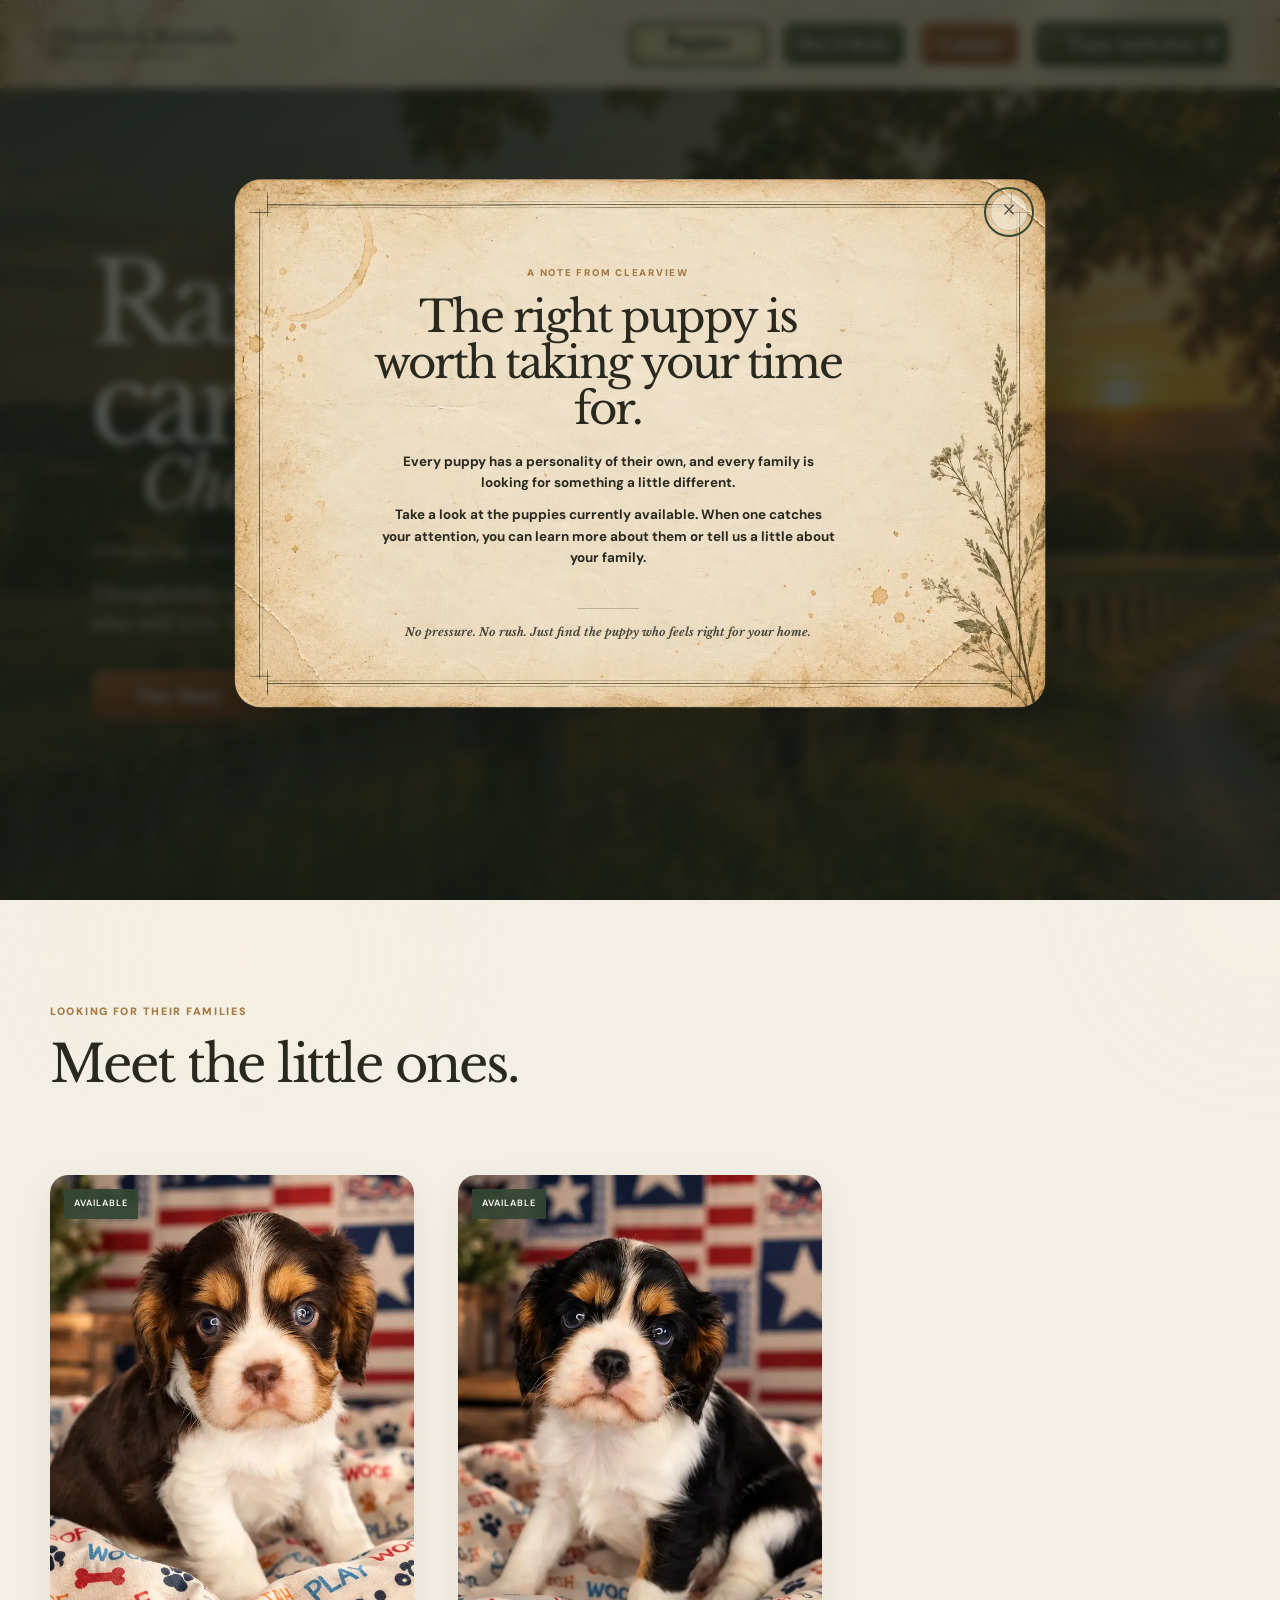
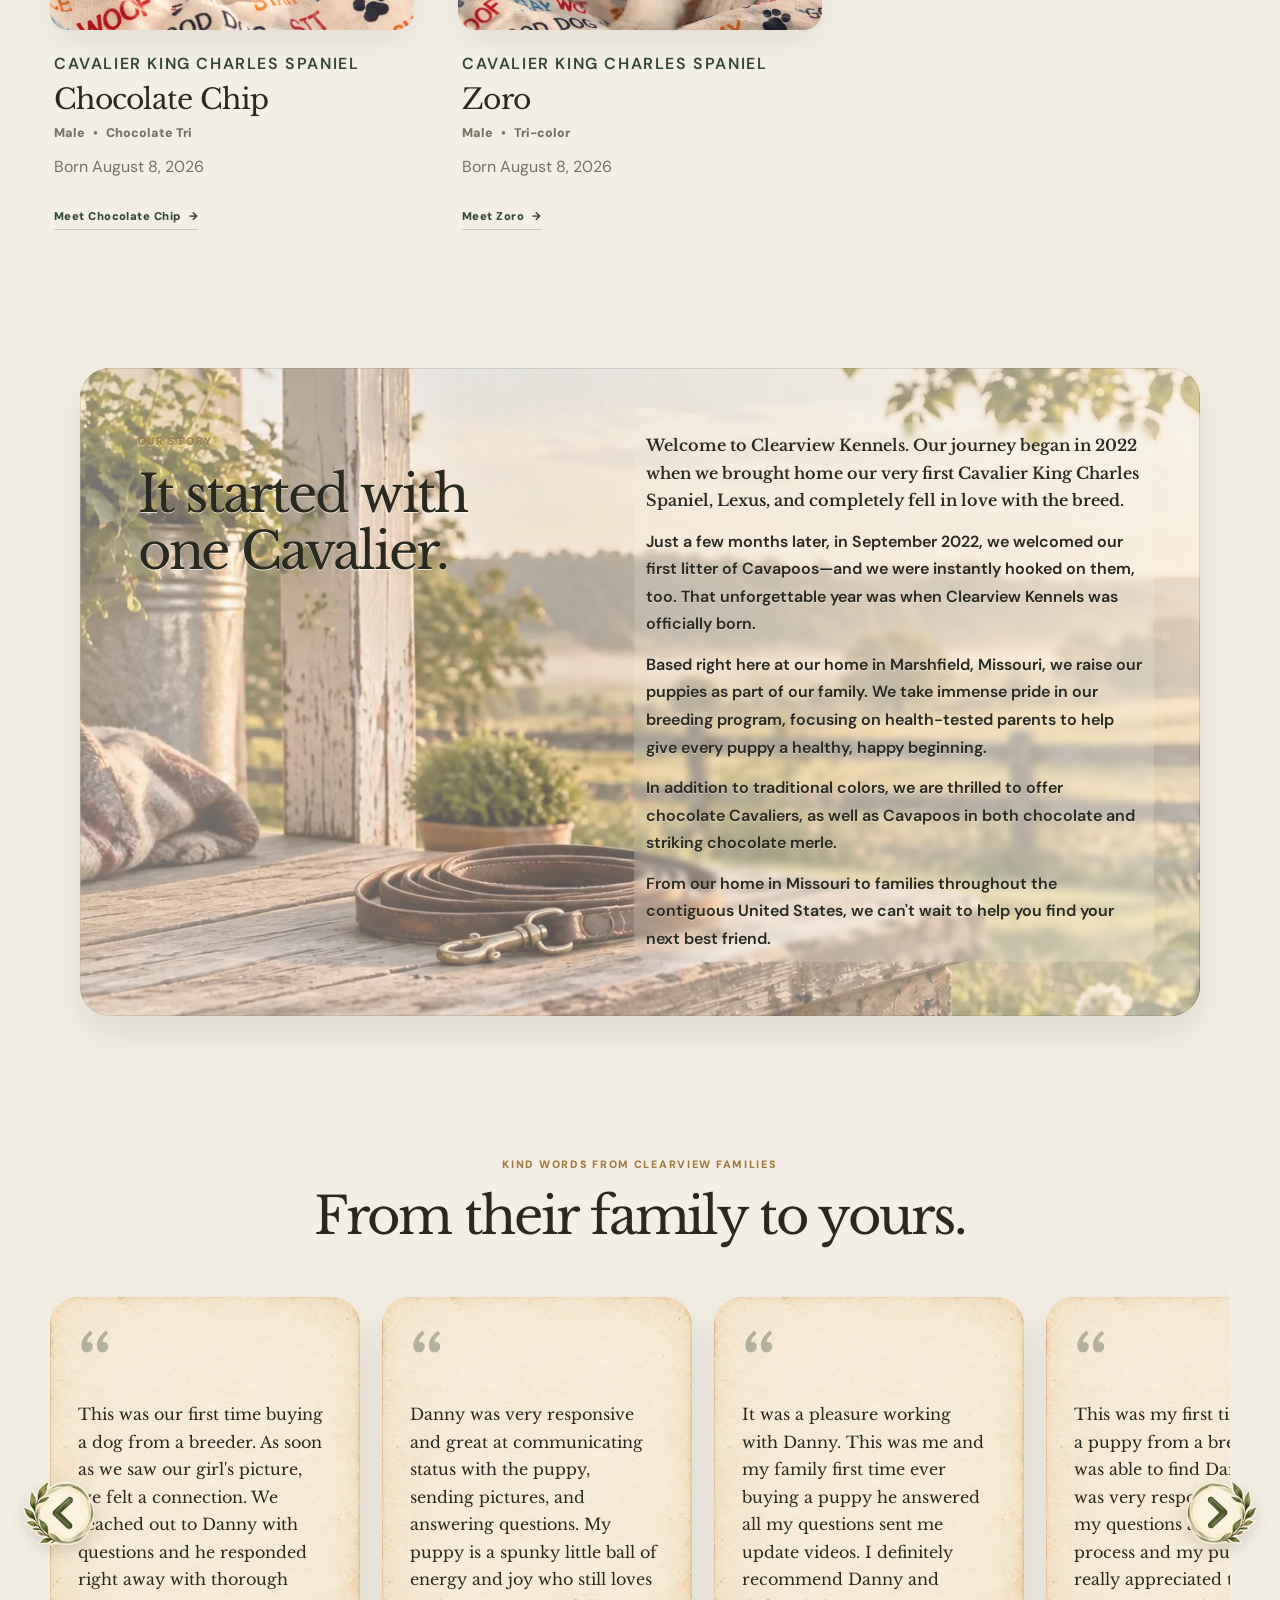
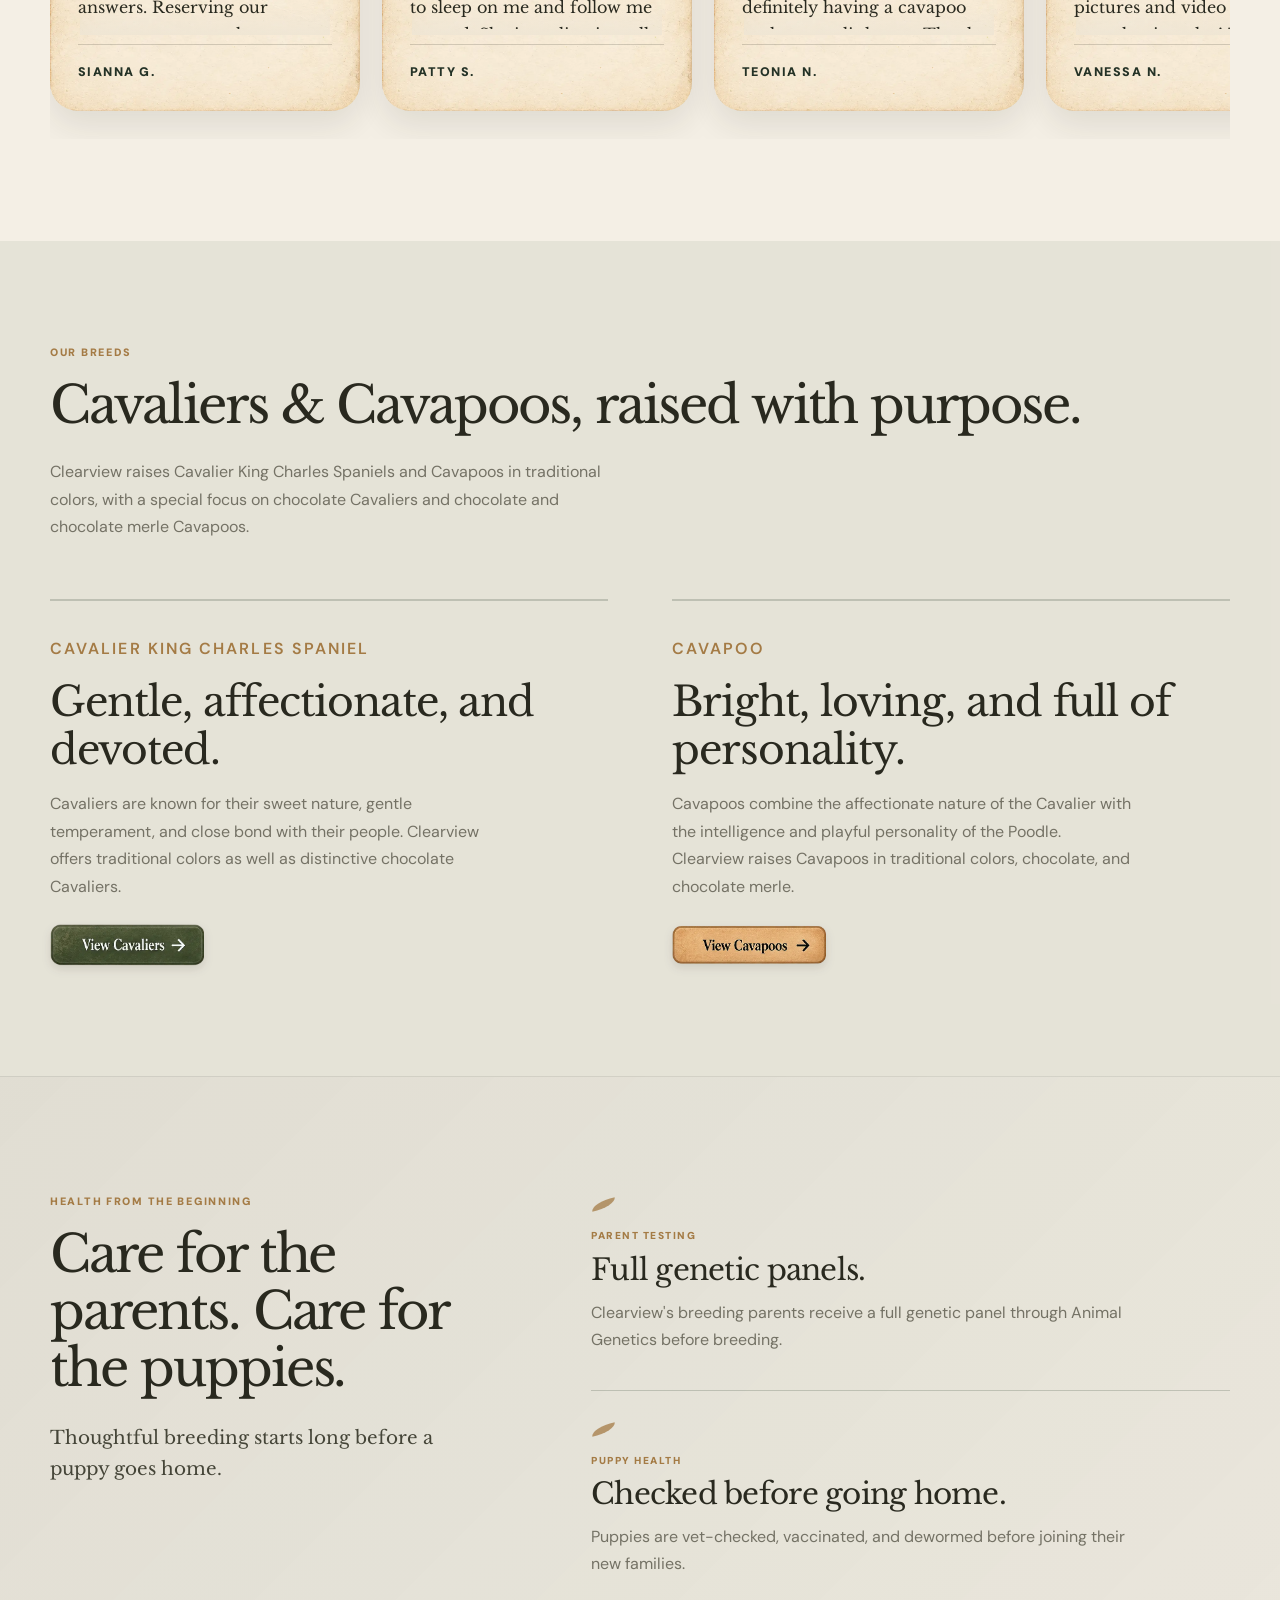
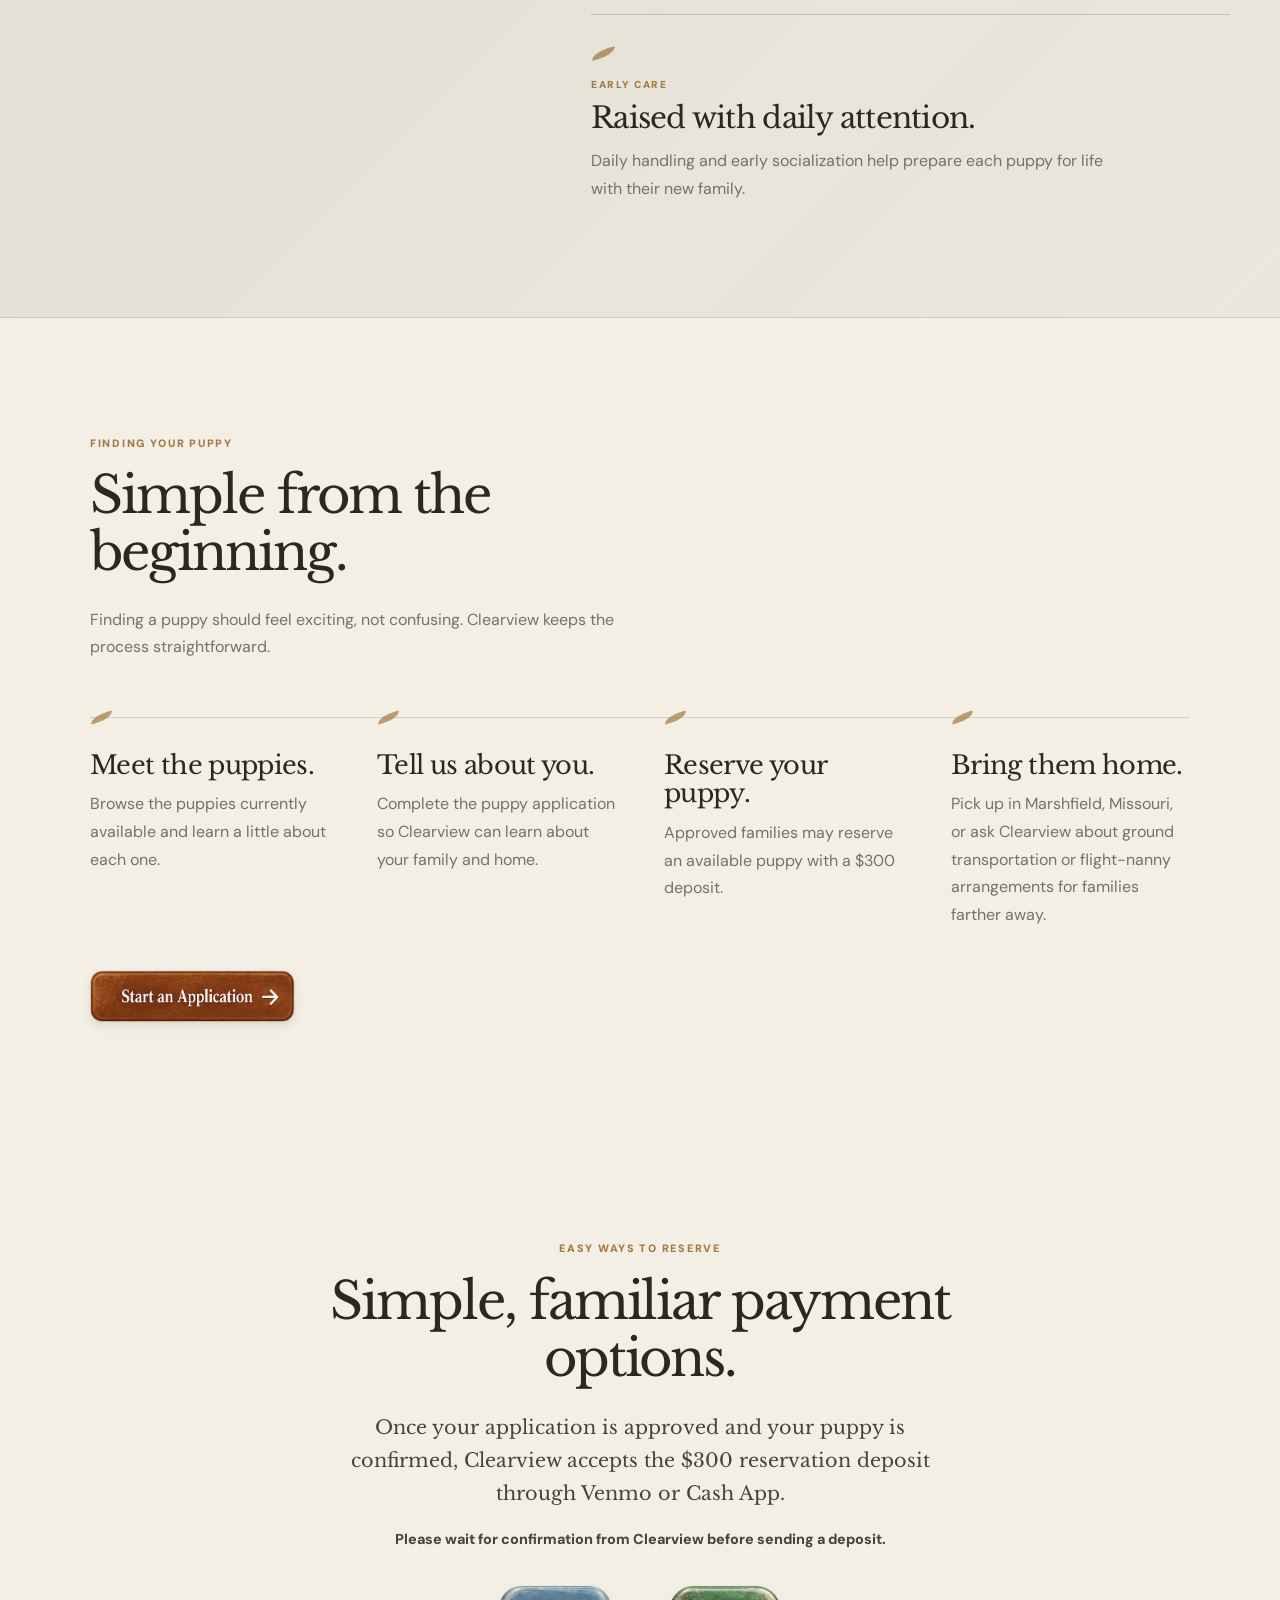
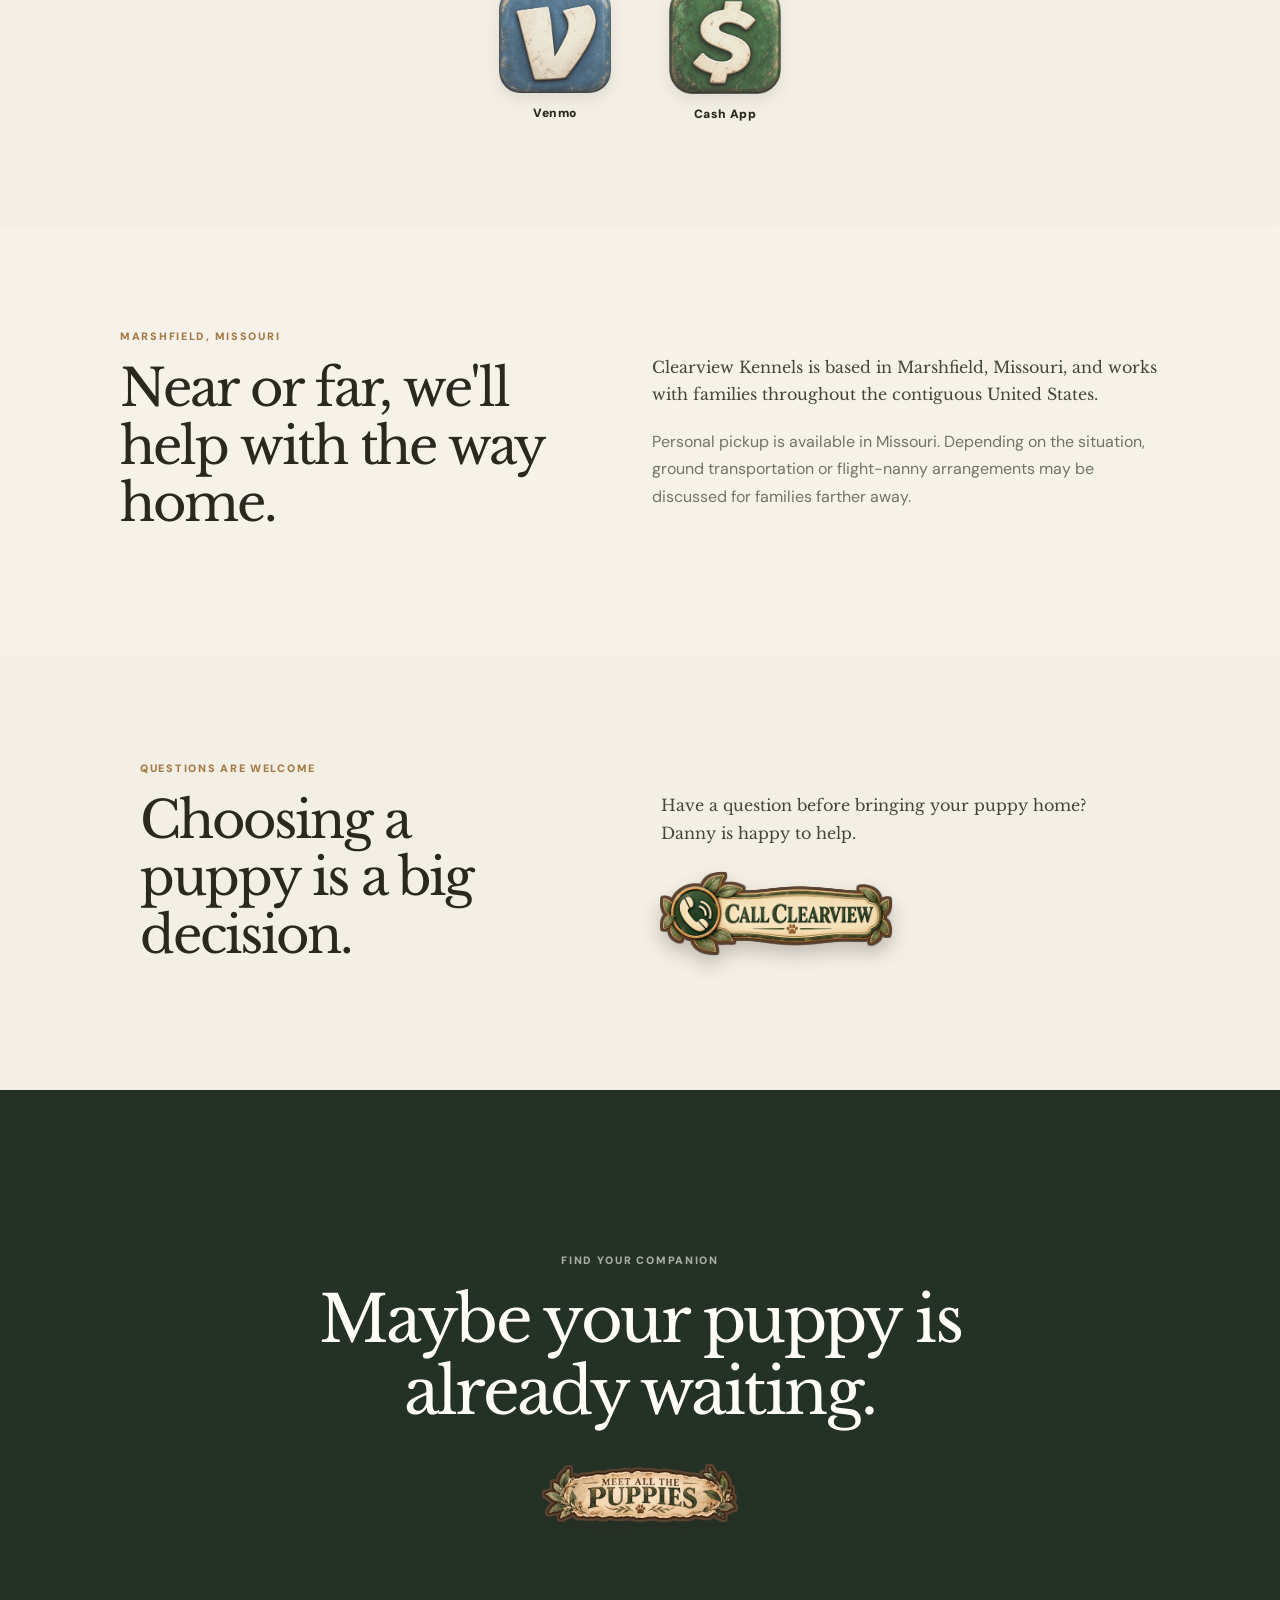
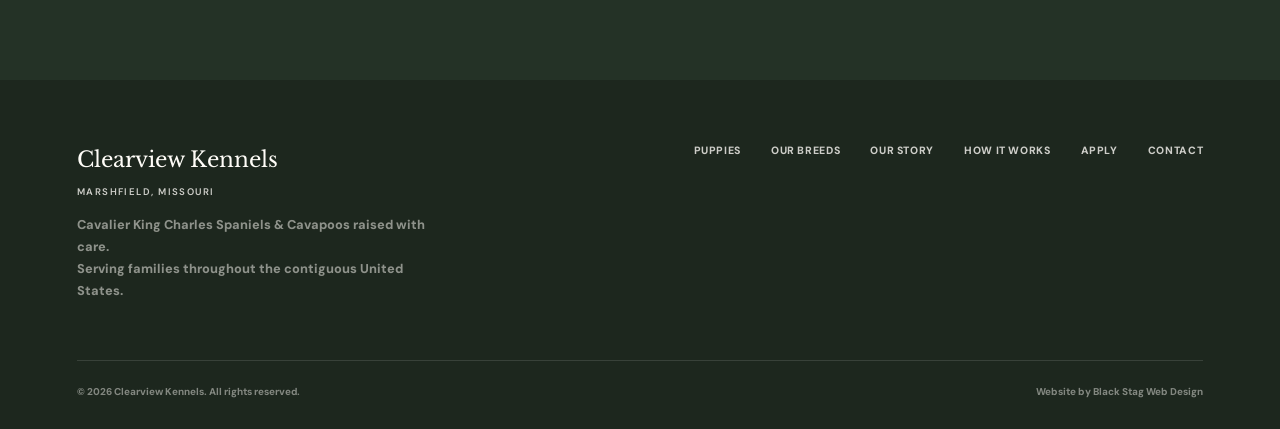
==== index.html @ 8209dc45 "Add social preview metadata to index.html" ====
<!doctype html>
<html lang="en">

<head>

  <!-- =====================================
       META
       ===================================== -->

  <meta charset="utf-8" />

  <meta
    name="viewport"
    content="width=device-width, initial-scale=1, viewport-fit=cover"
  />

  <title>
    Cavalier &amp; Cavapoo Puppies | Clearview Kennels
  </title>

  <meta
    name="description"
    content="Clearview Kennels raises Cavalier King Charles Spaniels and Cavapoos in Marshfield, Missouri, serving families throughout the contiguous United States."
  />

  <meta
    name="robots"
    content="index,follow,max-image-preview:large"
  />

  <meta
    name="theme-color"
    content="#354735"
  />

  <link
    rel="canonical"
    href="https://clearviewkennels.com/"
  />


  <!-- =====================================
       OPEN GRAPH
       ===================================== -->

  <meta
    property="og:type"
    content="website"
  />

  <meta
    property="og:site_name"
    content="Clearview Kennels"
  />

  <meta
    property="og:title"
    content="Cavalier &amp; Cavapoo Puppies | Clearview Kennels"
  />

  <meta
    property="og:description"
    content="Cavalier King Charles Spaniels and Cavapoos raised in Marshfield, Missouri, for families throughout the contiguous United States."
  />

  <meta
    property="og:url"
    content="https://clearviewkennels.com/"
  />


  
  <meta
    property="og:image"
    content="https://clearviewkennels.com/ck-assets/ck-web-bg.webp"
  />

  <meta
    property="og:image:alt"
    content="Clearview Kennels in Marshfield, Missouri"
  />

<!-- =====================================
       TWITTER / SOCIAL SHARING
       ===================================== -->

  <meta
    name="twitter:card"
    content="summary_large_image"
  />

  <meta
    name="twitter:title"
    content="Cavalier &amp; Cavapoo Puppies | Clearview Kennels"
  />

  <meta
    name="twitter:description"
    content="Cavalier King Charles Spaniels and Cavapoos raised in Marshfield, Missouri, for families throughout the contiguous United States."
  />


  
  <meta
    name="twitter:image"
    content="https://clearviewkennels.com/ck-assets/ck-web-bg.webp"
  />

  <meta
    name="twitter:image:alt"
    content="Clearview Kennels in Marshfield, Missouri"
  />

<!-- =====================================
       CLEARVIEW SITE ICONS
       ===================================== -->

  <link
    rel="icon"
    type="image/webp"
    href="ck-icons/apple-touch-icon.webp"
  />

  <link
    rel="apple-touch-icon"
    href="ck-icons/apple-touch-icon.webp"
  />

  <link
    rel="manifest"
    href="manifest.webmanifest"
  />


  <!-- =====================================
       STRUCTURED DATA
       ===================================== -->

  <script type="application/ld+json">
  {
    "@context": "https://schema.org",
    "@graph": [
      {
        "@type": "WebSite",
        "@id": "https://clearviewkennels.com/#website",
        "url": "https://clearviewkennels.com/",
        "name": "Clearview Kennels",
        "publisher": {
          "@id": "https://clearviewkennels.com/#organization"
        }
      },
      {
        "@type": "LocalBusiness",
        "@id": "https://clearviewkennels.com/#organization",
        "name": "Clearview Kennels",
        "url": "https://clearviewkennels.com/",
        "email": "clearviewkennels22@gmail.com",
        "telephone": "+1-417-531-3640",
        "description": "Clearview Kennels raises Cavalier King Charles Spaniels and Cavapoos in Marshfield, Missouri, serving families throughout the contiguous United States.",
        "address": {
          "@type": "PostalAddress",
          "addressLocality": "Marshfield",
          "addressRegion": "MO",
          "addressCountry": "US"
        },
        "areaServed": {
          "@type": "Country",
          "name": "United States"
        },
        "knowsAbout": [
          "Cavalier King Charles Spaniels",
          "Cavapoos",
          "Chocolate Cavalier King Charles Spaniels",
          "Chocolate Cavapoos",
          "Chocolate Merle Cavapoos",
          "Dog breeding",
          "Puppy care",
          "Puppy socialization"
        ]
      },
      {
        "@type": "WebPage",
        "@id": "https://clearviewkennels.com/#webpage",
        "url": "https://clearviewkennels.com/",
        "name": "Cavalier & Cavapoo Puppies | Clearview Kennels",
        "description": "Clearview Kennels raises Cavalier King Charles Spaniels and Cavapoos in Marshfield, Missouri, serving families throughout the contiguous United States.",
        "isPartOf": {
          "@id": "https://clearviewkennels.com/#website"
        },
        "about": {
          "@id": "https://clearviewkennels.com/#organization"
        }
      }
    ]
  }
  </script>


  <!-- =====================================
       FONTS
       ===================================== -->

  <link
    rel="preconnect"
    href="https://fonts.googleapis.com"
  />

  <link
    rel="preconnect"
    href="https://fonts.gstatic.com"
    crossorigin
  />

  <link
    href="https://fonts.googleapis.com/css2?family=DM+Sans:wght@400;500;600&family=Libre+Baskerville:ital,wght@0,400;0,700;1,400&display=swap"
    rel="stylesheet"
  />


  <!-- =====================================
       STYLES
       ===================================== -->

  <link
    rel="stylesheet"
    href="styles.css?v=20260930-11"
  />

</head>


<body>


  <!-- =====================================
       HEADER
       ===================================== -->

  <header
    class="site-header"
    id="siteHeader"
  >

    <a
      class="brand"
      href="index.html"
      aria-label="Clearview Kennels home"
    >

      <span class="brand-name">
        Clearview Kennels
      </span>

      <span class="brand-location">
        Marshfield, Missouri
      </span>

    </a>


    <button
      class="menu-toggle"
      id="menuToggle"
      type="button"
      aria-label="Open navigation"
      aria-expanded="false"
      aria-controls="siteNav"
    >

      <span></span>
      <span></span>

    </button>


    <nav
      class="site-nav sticker-nav"
      id="siteNav"
      aria-label="Main navigation"
    >

      <a
        class="sticker-button sticker-nav-button"
        href="puppies.html"
        aria-label="Puppies"
      >
        <img
          src="ck-buttons/puppies-btn.webp"
          alt=""
        />

        <span class="visually-hidden">
          Puppies
        </span>
      </a>


      <a
        class="sticker-button sticker-nav-button"
        href="#process"
        aria-label="How It Works"
      >
        <img
          src="ck-buttons/how-it-works-btn.webp"
          alt=""
        />

        <span class="visually-hidden">
          How It Works
        </span>
      </a>


      <a
        class="sticker-button sticker-nav-button"
        href="apply.html#contact"
        aria-label="Contact"
      >
        <img
          src="ck-buttons/contact-btn.webp"
          alt=""
        />

        <span class="visually-hidden">
          Contact
        </span>
      </a>


      <a
        class="sticker-button sticker-nav-button sticker-nav-cta"
        href="apply.html"
        aria-label="Puppy Application"
      >
        <img
          src="ck-buttons/puppy-app-btn.webp"
          alt=""
        />

        <span class="visually-hidden">
          Puppy Application
        </span>
      </a>

    </nav>

  </header>


  <main>


    <!-- =====================================
         HERO
         ===================================== -->

    <section
      class="hero"
      id="top"
    >

      <div class="hero-content">

        <h1>
          Raised with care.

          <span>
            Chosen with love.
          </span>
        </h1>


        <div
          class="hero-breeds"
          aria-label="Breeds"
        >

          Cavalier King Charles Spaniels

          <span aria-hidden="true">
            •
          </span>

          Cavapoos

        </div>


        <p class="hero-copy">
          Thoughtfully raised puppies
          looking for families who will
          love them for a lifetime.
        </p>


        <div class="hero-actions sticker-actions">

          <a
            class="sticker-button sticker-button-large"
            href="#about"
            aria-label="Our Story"
          >
            <img
              src="ck-buttons/our-story-btn.webp"
              alt=""
            />

            <span class="visually-hidden">
              Our Story
            </span>
          </a>

        </div>

      </div>

    </section>


    <!-- =====================================
         FEATURED PUPPIES
         ===================================== -->

    <section
      class="section featured-puppies-section"
      id="puppies"
    >

      <div class="section-heading split-heading">

        <div>

          <p class="eyebrow">
            Looking for Their Families
          </p>

          <h2>
            Meet the little ones.
          </h2>

        </div>

      </div>


      <div
        class="puppy-grid"
        id="featuredPuppies"
      ></div>

    </section>


    <!-- =====================================
         OUR STORY
         ===================================== -->

    <section
      class="home-intro"
      id="about"
    >

      <div class="home-intro-grid">

        <div>

          <p class="eyebrow">
            Our Story
          </p>


          <h2>
            It started with
            one Cavalier.
          </h2>

        </div>


        <div class="home-intro-copy">

          <p class="lead">
            Welcome to Clearview Kennels.
            Our journey began in 2022 when
            we brought home our very first
            Cavalier King Charles Spaniel,
            Lexus, and completely fell in
            love with the breed.
          </p>


          <p>
            Just a few months later, in
            September 2022, we welcomed our
            first litter of Cavapoos—and we
            were instantly hooked on them,
            too. That unforgettable year was
            when Clearview Kennels was
            officially born.
          </p>


          <p>
            Based right here at our home in
            Marshfield, Missouri, we raise
            our puppies as part of our family.
            We take immense pride in our
            breeding program, focusing on
            health-tested parents to help give
            every puppy a healthy, happy
            beginning.
          </p>


          <p>
            In addition to traditional colors,
            we are thrilled to offer chocolate
            Cavaliers, as well as Cavapoos in
            both chocolate and striking
            chocolate merle.
          </p>


          <p>
            From our home in Missouri to
            families throughout the contiguous
            United States, we can't wait to
            help you find your next best
            friend.
          </p>

        </div>

      </div>

    </section>


    <!-- =====================================
         TESTIMONIALS
         ===================================== -->

    <section
      class="section testimonials-section"
      aria-labelledby="testimonialsTitle"
    >

      <div class="testimonials-heading">

        <p class="eyebrow">
          Kind Words From Clearview Families
        </p>

        <h2 id="testimonialsTitle">
          From their family to yours.
        </h2>

      </div>


      <div class="testimonials-carousel">


        <button
          class="testimonial-scroll-button testimonial-scroll-prev"
          id="testimonialPrev"
          type="button"
          aria-label="Previous testimonial"
        >
          <img
            src="ck-buttons/prev-btn.webp"
              loading="lazy"
              decoding="async"
            alt=""
            aria-hidden="true"
          />
        </button>


        <div
          class="testimonials-track"
          id="testimonialsTrack"
          aria-label="Clearview family testimonials"
        >


          <!-- Sianna G. -->

          <article class="testimonial-card">

            <span
              class="testimonial-quote-mark"
              aria-hidden="true"
            >
              “
            </span>

            <div class="testimonial-text">

              <p>
                This was our first time buying a dog from
                a breeder. As soon as we saw our girl's
                picture, we felt a connection. We reached
                out to Danny with questions and he responded
                right away with thorough answers. Reserving
                our puppy was a smooth process and although
                the wait for her to be ready to come home
                with us was gut-wrenching, Danny sent videos
                and picture updates, easing our hearts and
                minds.
              </p>

              <p>
                Danny met us at a halfway pickup point and
                was punctual. It's evident the puppies were
                in a well-loved home and acclimated to
                various people/sights/sounds. We love our
                sweet Toula - not only is she adorable, she
                is a confident pup who is eager to please,
                quick-to-learn, and is integrating with our
                family seamlessly.
              </p>

              <p>
                We highly recommend Clearview Kennels!
                Thanks, Danny!
              </p>

            </div>

            <footer class="testimonial-author">
              Sianna G.
            </footer>

          </article>


          <!-- Patty S. -->

          <article class="testimonial-card">

            <span
              class="testimonial-quote-mark"
              aria-hidden="true"
            >
              “
            </span>

            <div class="testimonial-text">

              <p>
                Danny was very responsive and great at
                communicating status with the puppy,
                sending pictures, and answering questions.
                My puppy is a spunky little ball of energy
                and joy who still loves to sleep on me and
                follow me around. She is settling in well
                with the family.
              </p>

            </div>

            <footer class="testimonial-author">
              Patty S.
            </footer>

          </article>


          <!-- Teonia N. -->

          <article class="testimonial-card">

            <span
              class="testimonial-quote-mark"
              aria-hidden="true"
            >
              “
            </span>

            <div class="testimonial-text">

              <p>
                It was a pleasure working with Danny. This
                was me and my family first time ever buying
                a puppy he answered all my questions sent
                me update videos. I definitely recommend
                Danny and definitely having a cavapoo we
                love our little guy. Thank you so much
                again and even the meet up was pleasant.
                Keep breeding those puppies I have people
                inquiring already.
              </p>

            </div>

            <footer class="testimonial-author">
              Teonia N.
            </footer>

          </article>


          <!-- Vanessa N. -->

          <article class="testimonial-card">

            <span
              class="testimonial-quote-mark"
              aria-hidden="true"
            >
              “
            </span>

            <div class="testimonial-text">

              <p>
                This was my first time getting a puppy
                from a breeder and I was able to find
                Danny. He was very responsive with all
                my questions about the process and my
                puppy. I also really appreciated the
                pictures and video updates he sent,
                that is a plus! The time and effort he
                takes to raise these pups really shows,
                my puppy is playful, fearless and just
                has the best temperament anyone could
                ask for. Thanks Danny!
              </p>

            </div>

            <footer class="testimonial-author">
              Vanessa N.
            </footer>

          </article>


          <!-- Kayla D. -->

          <article class="testimonial-card">

            <span
              class="testimonial-quote-mark"
              aria-hidden="true"
            >
              “
            </span>

            <div class="testimonial-text">

              <p>
                I had a wonderful experience working
                with Danny. He was very communicative,
                answered all my questions, and sent
                regular updates with pictures and videos
                so I could watch my little guy grow until
                he came home. My puppy, Miles, has a lot
                of spunk and he is such a joy to have!
                My vet also made a comment about how well
                socialized and how good his mannerisms
                are already at out first appointment.
                Working with Danny was so nice and I’m
                very happy with this whole experience.
                And I love my little guy so much!
              </p>

            </div>

            <footer class="testimonial-author">
              Kayla D.
            </footer>

          </article>


          <!-- Tatum B. -->

          <article class="testimonial-card">

            <span
              class="testimonial-quote-mark"
              aria-hidden="true"
            >
              “
            </span>

            <div class="testimonial-text">

              <p>
                We had such a wonderful experience
                working with Danny! Communication was
                excellent from start to finish. He sent
                weekly pictures and video updates so we
                could watch our little guy grow before
                bringing him home. Our puppy, Sam, is
                so well socialized and an absolute bundle
                of joy. Danny was easy to work with,
                always quick to answer questions, and
                made the entire process feel smooth and
                personal. You can tell he truly cares
                about his dogs and the families they go
                to. Highly recommend!
              </p>

            </div>

            <footer class="testimonial-author">
              Tatum B.
            </footer>

          </article>


          <!-- Lisa K. -->

          <article class="testimonial-card">

            <span
              class="testimonial-quote-mark"
              aria-hidden="true"
            >
              “
            </span>

            <div class="testimonial-text">

              <p>
                Danny was very responsive and so easy
                to work with. From the first time I
                reached out, to the day of pickup, and
                everything in between he made everything
                so easy. And Luke is the sweetest puppy,
                couldn’t be happier with him and my
                experience. Would definitely recommend
                Danny and Clearview Kennels!!!
              </p>

            </div>

            <footer class="testimonial-author">
              Lisa K.
            </footer>

          </article>


          <!-- Todd D. -->

          <article class="testimonial-card">

            <span
              class="testimonial-quote-mark"
              aria-hidden="true"
            >
              “
            </span>

            <div class="testimonial-text">

              <p>
                Danny was wonderful to work with. He
                was prompt in his responses and answered
                all my questions. Danny genuinely cares
                about his dogs and makes sure they are
                healthy and vaccinated before sending
                them to their forever home. Danny was
                flexible with the pick up and was willing
                to meet half way for us to get our puppy.
                When it comes time for a new puppy I will
                be going back to Clearview Kennels!
              </p>

            </div>

            <footer class="testimonial-author">
              Todd D.
            </footer>

          </article>


          <!-- Tucker M. -->

          <article class="testimonial-card">

            <span
              class="testimonial-quote-mark"
              aria-hidden="true"
            >
              “
            </span>

            <div class="testimonial-text">

              <p>
                I recently got the sweetest little black
                and tan Cavalier King Charles Spaniel,
                Maple (Stella), from Danny at Clearview
                Kennels, and I couldn’t be happier! From
                the start, Danny was super helpful and
                made the whole process easy and
                stress-free. He answered all my questions
                and clearly cares a lot about his dogs.
              </p>

              <p>
                When I picked up Maple, she was everything
                I hoped for—healthy, happy, and full of
                love. She settled into her new home so
                quickly, and her personality is just the
                best. She’s playful, cuddly, and already
                bringing so much joy into my life. You can
                tell she was raised with a lot of care.
              </p>

              <p>
                This was such a relief after I had worked
                with another breeder who unfortunately
                canceled on me after 2 months. Danny was
                sure to reassure me at every step.
              </p>

              <p>
                If you’re looking for a Cavalier, I
                recommend Clearview Kennels. The whole
                experience was great, and I couldn’t have
                asked for a better puppy. Thank you,
                Danny!
              </p>

            </div>

            <footer class="testimonial-author">
              Tucker M.
            </footer>

          </article>


        </div>


        <button
          class="testimonial-scroll-button testimonial-scroll-next"
          id="testimonialNext"
          type="button"
          aria-label="Next testimonial"
        >
          <img
            src="ck-buttons/next-btn.webp"
              loading="lazy"
              decoding="async"
            alt=""
            aria-hidden="true"
          />
        </button>


      </div>


      <p class="testimonials-swipe-hint">
        Swipe to read more family stories.
      </p>

    </section>


    <!-- =====================================
         BREEDS
         ===================================== -->

    <section
      class="section breeds-section"
      id="breeds"
    >

      <div class="section-heading">

        <p class="eyebrow">
          Our Breeds
        </p>


        <h2>
          Cavaliers &amp; Cavapoos,
          raised with purpose.
        </h2>


        <p>
          Clearview raises Cavalier King
          Charles Spaniels and Cavapoos in
          traditional colors, with a special
          focus on chocolate Cavaliers and
          chocolate and chocolate merle
          Cavapoos.
        </p>

      </div>


      <div class="breed-list">


        <!-- Cavalier -->

        <article class="breed-row">

          <div class="breed-copy">

            <p class="breed-kicker">
              Cavalier King Charles Spaniel
            </p>


            <h3>
              Gentle, affectionate,
              and devoted.
            </h3>


            <p>
              Cavaliers are known for their
              sweet nature, gentle temperament,
              and close bond with their people.
              Clearview offers traditional
              colors as well as distinctive
              chocolate Cavaliers.
            </p>


            <a
              class="sticker-button sticker-button-inline"
              href="puppies.html"
              aria-label="View Cavaliers"
            >
              <img
                src="ck-buttons/view-cavaliers-btn.webp"
                alt=""
              />

              <span class="visually-hidden">
                View Cavaliers
              </span>
            </a>

          </div>

        </article>


        <!-- Cavapoo -->

        <article class="breed-row">

          <div class="breed-copy">

            <p class="breed-kicker">
              Cavapoo
            </p>


            <h3>
              Bright, loving,
              and full of personality.
            </h3>


            <p>
              Cavapoos combine the
              affectionate nature of the
              Cavalier with the intelligence
              and playful personality of
              the Poodle. Clearview raises
              Cavapoos in traditional colors,
              chocolate, and chocolate merle.
            </p>


            <a
              class="sticker-button sticker-button-inline"
              href="puppies.html"
              aria-label="View Cavapoos"
            >
              <img
                src="ck-buttons/view-cavapoos-btn.webp"
                alt=""
              />

              <span class="visually-hidden">
                View Cavapoos
              </span>
            </a>

          </div>

        </article>

      </div>

    </section>


    <!-- =====================================
         HEALTH & GENETIC TESTING
         ===================================== -->

    <section class="health-section">

      <div class="health-inner">

        <div class="health-heading">

          <p class="eyebrow">
            Health From the Beginning
          </p>

          <h2>
            Care for the parents.
            Care for the puppies.
          </h2>

          <p class="health-intro">
            Thoughtful breeding starts long
            before a puppy goes home.
          </p>

        </div>


        <div class="health-points">

          <article class="health-point">

            <span
              class="health-mark"
              aria-hidden="true"
            ></span>

            <p class="health-point-label">
              Parent Testing
            </p>

            <h3>
              Full genetic panels.
            </h3>

            <p>
              Clearview's breeding parents
              receive a full genetic panel
              through Animal Genetics before
              breeding.
            </p>

          </article>


          <article class="health-point">

            <span
              class="health-mark"
              aria-hidden="true"
            ></span>

            <p class="health-point-label">
              Puppy Health
            </p>

            <h3>
              Checked before going home.
            </h3>

            <p>
              Puppies are vet-checked,
              vaccinated, and dewormed before
              joining their new families.
            </p>

          </article>


          <article class="health-point">

            <span
              class="health-mark"
              aria-hidden="true"
            ></span>

            <p class="health-point-label">
              Early Care
            </p>

            <h3>
              Raised with daily attention.
            </h3>

            <p>
              Daily handling and early
              socialization help prepare each
              puppy for life with their new
              family.
            </p>

          </article>

        </div>

      </div>

    </section>


    <!-- =====================================
         PROCESS
         ===================================== -->

    <section
      class="section process-section"
      id="process"
    >

      <div class="process-intro">

        <p class="eyebrow">
          Finding Your Puppy
        </p>


        <h2>
          Simple from the beginning.
        </h2>


        <p>
          Finding a puppy should feel
          exciting, not confusing.
          Clearview keeps the process
          straightforward.
        </p>

      </div>


      <div class="process-list">


        <article class="process-step">

          <span
            class="process-mark"
            aria-hidden="true"
          ></span>


          <h3>
            Meet the puppies.
          </h3>


          <p>
            Browse the puppies currently
            available and learn a little
            about each one.
          </p>

        </article>


        <article class="process-step">

          <span
            class="process-mark"
            aria-hidden="true"
          ></span>


          <h3>
            Tell us about you.
          </h3>


          <p>
            Complete the puppy application
            so Clearview can learn about
            your family and home.
          </p>

        </article>


        <article class="process-step">

          <span
            class="process-mark"
            aria-hidden="true"
          ></span>


          <h3>
            Reserve your puppy.
          </h3>


          <p>
            Approved families may reserve
            an available puppy with a
            $300 deposit.
          </p>

        </article>


        <article class="process-step">

          <span
            class="process-mark"
            aria-hidden="true"
          ></span>


          <h3>
            Bring them home.
          </h3>


          <p>
            Pick up in Marshfield, Missouri,
            or ask Clearview about ground
            transportation or flight-nanny
            arrangements for families
            farther away.
          </p>

        </article>

      </div>


      <div class="process-action">

        <a
          class="sticker-button sticker-button-large"
          href="apply.html"
          aria-label="Start an Application"
        >
          <img
            src="ck-buttons/start-an-app-btn.webp"
            alt=""
          />

          <span class="visually-hidden">
            Start an Application
          </span>
        </a>

      </div>

    </section>


    <!-- =====================================
         PAYMENT METHODS
         ===================================== -->

    <section class="section payment-section">

      <div class="payment-content">

        <p class="eyebrow">
          Easy Ways to Reserve
        </p>


        <h2>
          Simple, familiar payment options.
        </h2>


        <p class="lead">
          Once your application is approved
          and your puppy is confirmed,
          Clearview accepts the $300
          reservation deposit through
          Venmo or Cash App.
        </p>


        <p class="payment-note">
          Please wait for confirmation from
          Clearview before sending a deposit.
        </p>


        <div
          class="payment-methods"
          aria-label="Accepted payment methods"
        >

          <a
            class="payment-method"
            href="apply.html"
            aria-label="Apply to reserve a puppy — Venmo accepted"
          >

            <img
              src="ck-buttons/venmo-btn.webp"
              loading="lazy"
              decoding="async"
              alt=""
            />

            <span>
              Venmo
            </span>

          </a>


          <a
            class="payment-method"
            href="apply.html"
            aria-label="Apply to reserve a puppy — Cash App accepted"
          >

            <img
              src="ck-buttons/cashapp-btn.webp"
              loading="lazy"
              decoding="async"
              alt=""
            />

            <span>
              Cash App
            </span>

          </a>

        </div>

      </div>

    </section>


    <!-- =====================================
         LOCATION & SERVICE AREA
         ===================================== -->

    <section class="section location-section">

      <div class="location-heading">

        <p class="eyebrow">
          Marshfield, Missouri
        </p>


        <h2>
          Near or far,
          we'll help with the way home.
        </h2>

      </div>


      <div class="location-content">

        <p class="lead">
          Clearview Kennels is based in
          Marshfield, Missouri, and works
          with families throughout the
          contiguous United States.
        </p>


        <p>
          Personal pickup is available in
          Missouri. Depending on the
          situation, ground transportation
          or flight-nanny arrangements may
          be discussed for families farther
          away.
        </p>

      </div>

    </section>


    <!-- =====================================
         QUESTIONS
         ===================================== -->

    <section class="section faq-teaser">

      <div class="faq-teaser-heading">

        <p class="eyebrow">
          Questions Are Welcome
        </p>


        <h2>
          Choosing a puppy is
          a big decision.
        </h2>

      </div>


      <div class="faq-teaser-content">

        <p class="lead">
          Have a question before bringing
          your puppy home? Danny is happy
          to help.
        </p>


        <div class="sticker-actions">

          <a
            class="sticker-button sticker-button-inline sticker-button-wide"
            href="tel:4175313640"
            aria-label="Call Clearview Kennels"
          >
            <img
              src="ck-buttons/call-btn.webp"
              loading="lazy"
              decoding="async"
              alt=""
            />

            <span class="visually-hidden">
              Call Clearview
            </span>
          </a>

        </div>

      </div>

    </section>


    <!-- =====================================
         FINAL CTA
         ===================================== -->

    <section class="final-cta">

      <p class="eyebrow">
        Find Your Companion
      </p>


      <h2>
        Maybe your puppy
        is already waiting.
      </h2>


      <div class="final-cta-actions sticker-actions">

        <a
          class="sticker-button sticker-button-large"
          href="puppies.html"
          aria-label="Meet All the Puppies"
        >
          <img
            src="ck-buttons/meet-all-puppies-btn.webp"
              loading="lazy"
              decoding="async"
            alt=""
          />

          <span class="visually-hidden">
            Meet All the Puppies
          </span>
        </a>

      </div>

    </section>


  </main>


  <!-- =====================================
       FOOTER
       ===================================== -->

  <footer class="site-footer">

    <div class="footer-top">

      <div class="footer-brand">

        <strong>
          Clearview Kennels
        </strong>


        <span>
          Marshfield, Missouri
        </span>


        <p>
          Cavalier King Charles Spaniels
          &amp; Cavapoos raised with care.
        </p>

        <p>
          Serving families throughout the
          contiguous United States.
        </p>

      </div>


      <nav
        class="footer-nav"
        aria-label="Footer navigation"
      >

        <a href="puppies.html">
          Puppies
        </a>

        <a href="#breeds">
          Our Breeds
        </a>

        <a href="#about">
          Our Story
        </a>

        <a href="#process">
          How It Works
        </a>

        <a href="apply.html">
          Apply
        </a>

        <a href="apply.html#contact">
          Contact
        </a>

      </nav>

    </div>


    <div class="footer-bottom">

      <span>
        © <span id="year"></span>
        Clearview Kennels.
        All rights reserved.
      </span>


      <a
        href="https://blackstagweb.com"
        target="_blank"
        rel="noopener noreferrer"
      >
        Website by Black Stag Web Design
      </a>

    </div>

  </footer>


  <!-- =====================================
       SCRIPTS
       ===================================== -->

  <script src="script.js?v=20260930-6"></script>

  <script src="data/puppies.js?v=20260930-6"></script>

  <script src="data/puppy-system.js?v=20260930-6"></script>


</body>

</html>
---- styles.css ----
/* ========================================
   CLEARVIEW KENNELS
   styles.css
   ======================================== */

:root {
  --cream: #f4efe5;
  --cream-deep: #e8dfd0;
  --paper: #faf7f0;
  --ink: #29291f;
  --ink-soft: #454538;
  --muted: #747265;
  --forest: #354735;
  --forest-deep: #243226;
  --forest-soft: #66715d;
  --gold: #a47b45;
  --line: rgba(41, 41, 31, .14);
  --line-light: rgba(255, 255, 255, .25);
  --wash: rgba(250, 247, 240, .48);
  --wash-strong: rgba(250, 247, 240, .68);
  --forest-wash: rgba(53, 71, 53, .07);
  --white: #fffdf8;
  --serif: "Libre Baskerville", Georgia, serif;
  --sans: "DM Sans", Arial, sans-serif;
  --max: 1180px;
  --header-height: 88px;
}

/* ========================================
   RESET + GLOBAL TYPE
   ======================================== */

*,
*::before,
*::after {
  box-sizing: border-box;
}

html {
  min-height: 100%;
  scroll-behavior: smooth;
  background: var(--cream);
}

body {
  position: relative;
  z-index: 0;
  min-width: 320px;
  min-height: 100%;
  margin: 0;
  overflow-x: hidden;
  color: var(--ink);
  background: transparent;
  font-family: var(--sans);
  font-size: 17px;
  line-height: 1.7;
  -webkit-font-smoothing: antialiased;
}

body.nav-open,
body.puppy-modal-open {
  overflow: hidden;
}

img {
  display: block;
  max-width: 100%;
}

a {
  color: inherit;
  text-decoration: none;
}

button,
input,
textarea,
select {
  font: inherit;
}

button {
  color: inherit;
}

h1,
h2,
h3,
p,
dl,
dd {
  margin-top: 0;
}

h1,
h2,
h3 {
  font-family: var(--serif);
  font-weight: 400;
  line-height: 1.12;
}

h2 {
  margin-bottom: 24px;
  font-size: clamp(2.25rem, 4vw, 4rem);
  letter-spacing: -.04em;
}

h3 {
  margin-bottom: 13px;
  font-size: clamp(1.35rem, 2.2vw, 2rem);
  letter-spacing: -.025em;
}

p {
  margin-bottom: 19px;
  color: var(--muted);
  font-size: 1rem;
  line-height: 1.72;
}

::selection {
  color: var(--white);
  background: var(--forest);
}

/* ========================================
   FIXED PAPER + DAPPLED LIGHT
   ======================================== */

body::before {
  position: fixed;
  z-index: -3;
  inset: 0;
  width: 100%;
  height: 100%;
  content: "";
  pointer-events: none;
  background: var(--cream) url("ck-assets/ck-paper-web.webp") center / cover no-repeat;
  transform: translateZ(0);
  will-change: transform;
}

body::after {
  position: fixed;
  z-index: -2;
  inset: -18%;
  width: 136%;
  height: 136%;
  content: "";
  pointer-events: none;
  background:
    radial-gradient(ellipse 22% 16% at 13% 17%, rgba(255,249,217,.36) 0%, rgba(255,244,197,.23) 28%, rgba(255,239,181,.09) 55%, transparent 74%),
    radial-gradient(ellipse 15% 24% at 35% 8%, rgba(255,250,220,.27) 0%, rgba(255,243,192,.13) 38%, transparent 72%),
    radial-gradient(ellipse 25% 14% at 67% 22%, rgba(255,250,221,.31) 0%, rgba(255,242,191,.15) 36%, transparent 70%),
    radial-gradient(ellipse 17% 26% at 89% 35%, rgba(255,247,209,.24) 0%, rgba(255,240,183,.11) 39%, transparent 72%),
    radial-gradient(ellipse 27% 18% at 19% 61%, rgba(255,250,220,.28) 0%, rgba(255,242,191,.14) 36%, transparent 71%),
    radial-gradient(ellipse 18% 14% at 51% 53%, rgba(255,250,222,.33) 0%, rgba(255,243,195,.15) 38%, transparent 70%),
    radial-gradient(ellipse 24% 19% at 76% 72%, rgba(255,248,214,.29) 0%, rgba(255,241,188,.13) 38%, transparent 72%),
    radial-gradient(ellipse 18% 25% at 29% 91%, rgba(255,249,217,.25) 0%, rgba(255,241,187,.11) 40%, transparent 72%);
  filter: blur(22px);
  opacity: .78;
  transform: translate3d(-1.5%, -1%, 0) rotate(-1deg) scale(1.02);
  animation: clearview-dapple-primary 28s ease-in-out infinite alternate;
  will-change: transform, opacity;
}

main {
  position: relative;
  z-index: 0;
  background: transparent;
}

main::before {
  position: fixed;
  z-index: -1;
  inset: -20%;
  width: 140%;
  height: 140%;
  content: "";
  pointer-events: none;
  background:
    radial-gradient(ellipse 13% 21% at 23% 29%, rgba(255,252,231,.18) 0%, rgba(255,247,211,.08) 45%, transparent 72%),
    radial-gradient(ellipse 20% 12% at 48% 16%, rgba(255,251,226,.17) 0%, rgba(255,244,201,.07) 45%, transparent 73%),
    radial-gradient(ellipse 15% 23% at 73% 43%, rgba(255,251,227,.17) 0%, rgba(255,245,205,.07) 43%, transparent 72%),
    radial-gradient(ellipse 22% 13% at 42% 71%, rgba(255,251,228,.16) 0%, rgba(255,245,205,.07) 44%, transparent 73%),
    radial-gradient(ellipse 14% 20% at 84% 84%, rgba(255,251,227,.15) 0%, rgba(255,244,201,.06) 45%, transparent 73%);
  filter: blur(34px);
  opacity: .68;
  transform: translate3d(1%, 1%, 0) rotate(.7deg);
  animation: clearview-dapple-secondary 37s ease-in-out infinite alternate;
  will-change: transform, opacity;
}

@keyframes clearview-dapple-primary {
  0% {
    transform: translate3d(-2%, -1%, 0) rotate(-1.2deg) scale(1.01);
    opacity: .67;
  }

  23% {
    transform: translate3d(.5%, 1.4%, 0) rotate(-.25deg) scale(1.035);
    opacity: .82;
  }

  48% {
    transform: translate3d(2.2%, -.6%, 0) rotate(.8deg) scale(1.015);
    opacity: .72;
  }

  71% {
    transform: translate3d(.7%, 2%, 0) rotate(.2deg) scale(1.045);
    opacity: .88;
  }

  100% {
    transform: translate3d(-1.7%, .4%, 0) rotate(-.8deg) scale(1.025);
    opacity: .74;
  }
}

@keyframes clearview-dapple-secondary {
  0% {
    transform: translate3d(2%, .5%, 0) rotate(.8deg) scale(1);
  }

  31% {
    transform: translate3d(-.8%, 1.8%, 0) rotate(-.5deg) scale(1.035);
    opacity: .62;
  }

  63% {
    transform: translate3d(-2%, -.8%, 0) rotate(-.9deg) scale(1.015);
    opacity: .78;
  }

  100% {
    transform: translate3d(1.5%, -1.5%, 0) rotate(.5deg) scale(1.045);
    opacity: .68;
  }
}

/* ========================================
   SHARED LAYOUT
   ======================================== */

.section {
  position: relative;
  width: min(calc(100% - 64px), var(--max));
  margin: 0 auto;
  padding: clamp(72px, 8vw, 105px) 0;
  background: transparent;
}

.eyebrow {
  margin-bottom: 15px;
  color: var(--gold);
  font-size: .67rem;
  font-weight: 900;
  letter-spacing: .16em;
  text-transform: uppercase;
}

.lead {
  color: var(--ink-soft);
  font-family: var(--serif);
  font-size: clamp(1.05rem, 1.7vw, 1.2rem);
  line-height: 1.7;
}

.section-heading {
  max-width: 680px;
  margin-bottom: clamp(36px, 5vw, 58px);
}

.section-heading > p:last-child {
  max-width: 560px;
}

.split-heading {
  display: flex;
  max-width: none;
  align-items: flex-end;
  justify-content: space-between;
  gap: 55px;
}

.split-heading > div:first-child {
  max-width: 680px;
}

.section-heading-side {
  max-width: 340px;
  padding-bottom: 6px;
}

.section-heading-side p {
  font-size: .9rem;
}

/* ========================================
   STANDARD BUTTONS + TEXT LINKS
   ======================================== */

.button {
  display: inline-flex;
  min-height: 50px;
  padding: 13px 24px;
  align-items: center;
  justify-content: center;
  border: 1px solid transparent;
  font-size: .69rem;
  font-weight: 900;
  letter-spacing: .07em;
  text-align: center;
  text-transform: uppercase;
  transition: background .2s ease, color .2s ease, border-color .2s ease, transform .2s ease;
}

.button:hover {
  transform: translateY(-2px);
}

.button-light {
  color: var(--forest-deep);
  background: var(--white);
  border-color: rgba(255,255,255,.4);
}

.button-light:hover {
  background: #fff;
}

.button-dark {
  color: var(--white);
  background: var(--forest);
  border-color: var(--forest);
}

.button-dark:hover {
  background: var(--forest-deep);
  border-color: var(--forest-deep);
}

.text-link,
.hero-text-link,
.final-cta-link {
  display: inline-flex;
  align-items: center;
  gap: 9px;
  padding-bottom: 3px;
  border-bottom: 1px solid currentColor;
  font-size: .72rem;
  font-weight: 600;
  letter-spacing: .04em;
  transition: gap .2s ease, opacity .2s ease;
}

.text-link {
  color: var(--forest);
}

.text-link:hover,
.hero-text-link:hover,
.final-cta-link:hover {
  gap: 14px;
}

/* ========================================
   STICKER BUTTONS
   ======================================== */

.visually-hidden {
  position: absolute !important;
  width: 1px !important;
  height: 1px !important;
  padding: 0 !important;
  margin: -1px !important;
  overflow: hidden !important;
  clip: rect(0, 0, 0, 0) !important;
  clip-path: inset(50%) !important;
  white-space: nowrap !important;
  border: 0 !important;
}

.sticker-button {
  position: relative;
  display: inline-flex;
  width: auto;
  max-width: 100%;
  padding: 0;
  align-items: center;
  justify-content: center;
  border: 0;
  background: transparent;
  line-height: 0;
  vertical-align: middle;
  cursor: pointer;
  -webkit-tap-highlight-color: transparent;
  transition: transform .18s ease, filter .18s ease;
}

.sticker-button img {
  display: block;
  width: auto;
  max-width: 100%;
  height: auto;
  object-fit: contain;
  pointer-events: none;
  user-select: none;
  -webkit-user-drag: none;
  filter: drop-shadow(0 4px 5px rgba(31,36,26,.12));
  transition: filter .18s ease;
}

@media (hover: hover) and (pointer: fine) {
  .sticker-button:hover {
    transform: translateY(-3px) rotate(-.35deg);
  }

  .sticker-button:hover img {
    filter: drop-shadow(0 7px 8px rgba(31,36,26,.17));
  }
}

.sticker-button:active {
  transform: translateY(1px) scale(.975);
}

.sticker-button:active img {
  filter: drop-shadow(0 2px 2px rgba(31,36,26,.12));
}

.sticker-button:focus {
  outline: none;
}

.sticker-button:focus-visible img {
  filter:
    drop-shadow(0 0 3px rgba(255,253,248,.95))
    drop-shadow(0 0 7px rgba(53,71,53,.72));
}

.sticker-button-large {
  width: clamp(155px, 15vw, 215px);
}

.sticker-button-large img,
.sticker-button-inline img {
  width: 100%;
}

.sticker-button-inline {
  width: clamp(128px, 12vw, 178px);
  margin-top: 5px;
}

.sticker-button-wide {
  width: clamp(180px, 18vw, 245px);
}

.sticker-actions {
  display: flex;
  align-items: center;
  gap: clamp(14px, 2vw, 25px);
}

/* ========================================
   STICKER NAVIGATION
   ======================================== */

.site-nav.sticker-nav {
  gap: clamp(8px, 1.1vw, 17px);
}

.site-nav.sticker-nav > a:not(.nav-cta) {
  font-size: inherit;
  font-weight: inherit;
  letter-spacing: normal;
  text-transform: none;
}

.site-nav.sticker-nav > a:not(.nav-cta)::after {
  display: none;
}

.sticker-nav-button {
  flex: 0 0 auto;
  width: auto;
  height: clamp(34px, 3.3vw, 45px);
  margin: 0;
}

.sticker-nav-button img {
  width: auto;
  max-width: none;
  height: 100%;
}

.sticker-nav-cta {
  height: clamp(39px, 3.7vw, 50px);
}

.sticker-nav .nav-cta,
.sticker-nav .sticker-nav-cta {
  padding: 0;
  border: 0;
  background: transparent;
}

/* ========================================
   SECTION-SPECIFIC STICKERS
   ======================================== */

.section-heading-side .sticker-button-inline {
  margin-top: 3px;
}

.story-copy .sticker-button-inline,
.location-content .sticker-button-inline,
.faq-teaser-content .sticker-button-inline {
  margin-top: 7px;
}

.breed-copy .sticker-button-inline {
  margin-top: 5px;
}
.process-action .sticker-button-large {
  width: clamp(165px, 16vw, 220px);
}

.hero .sticker-button img {
  filter: drop-shadow(0 5px 7px rgba(8,12,8,.25));
}

.final-cta .sticker-button img {
  filter: drop-shadow(0 5px 8px rgba(7,10,7,.25));
}

.final-cta .sticker-actions {
  margin-top: 18px;
  justify-content: center;
}

@media (hover: hover) and (pointer: fine) {
  .hero .sticker-button:hover img {
    filter: drop-shadow(0 8px 10px rgba(8,12,8,.32));
  }
}

/* ========================================
   HEADER
   ======================================== */

.site-header {
  position: fixed;
  z-index: 1000;
  top: 0;
  left: 0;
  display: flex;
  width: 100%;
  height: var(--header-height);
  padding: 0 clamp(24px, 4vw, 60px);
  align-items: center;
  justify-content: space-between;
  color: var(--ink);
  background: var(--cream) url("ck-assets/ck-paper-web.webp") center / cover no-repeat;
  border-bottom: 1px solid rgba(41,41,31,.13);
  box-shadow: 0 6px 20px rgba(41,41,31,.08);
  transition: color .3s ease, height .3s ease, box-shadow .3s ease;
}

.site-header.scrolled {
  height: 76px;
  color: var(--ink);
  background:
    linear-gradient(rgba(244,239,229,.70), rgba(244,239,229,.70)),
    url("ck-assets/ck-paper-web.webp") center 42% / cover no-repeat;
  border-bottom-color: rgba(75,61,42,.18);
  box-shadow: 0 7px 24px rgba(41,41,31,.1);
  -webkit-backdrop-filter: none;
  backdrop-filter: none;
}

.brand {
  position: relative;
  z-index: 1002;
  display: flex;
  flex-direction: column;
  line-height: 1.05;
}

.brand-name {
  font-family: var(--serif);
  font-size: 1.18rem;
  font-weight: 700;
  letter-spacing: -.015em;
}

.brand-location {
  margin-top: 4px;
  opacity: .72;
  font-size: .58rem;
  font-weight: 900;
  letter-spacing: .15em;
  text-transform: uppercase;
}

.brand-with-home {
  flex-direction: row;
  align-items: center;
  gap: 10px;
}

.brand-copy {
  display: flex;
  min-width: 0;
  flex-direction: column;
}

.brand-home-icon {
  display: grid;
  width: 31px;
  height: 31px;
  flex: 0 0 31px;
  place-items: center;
  color: var(--forest-deep);
  border: 1px solid rgba(53,71,53,.34);
  border-radius: 46% 54% 49% 51% / 51% 45% 55% 49%;
  background: rgba(250,247,240,.58);
  box-shadow:
    inset 0 0 0 1px rgba(164,123,69,.08),
    0 2px 5px rgba(41,41,31,.08);
  transform: rotate(-1.5deg);
}

.brand-home-icon svg {
  display: block;
  width: 20px;
  height: 20px;
  overflow: visible;
  fill: none;
  stroke: currentColor;
  stroke-width: 1.7;
  stroke-linecap: round;
  stroke-linejoin: round;
}

/* ========================================
   NAVIGATION
   ======================================== */

.site-nav {
  display: flex;
  align-items: center;
  gap: clamp(18px, 2.5vw, 38px);
}

.site-nav > a:not(.nav-cta) {
  position: relative;
  font-size: .68rem;
  font-weight: 900;
  letter-spacing: .055em;
  text-transform: uppercase;
}

.site-nav > a:not(.nav-cta)::after {
  position: absolute;
  right: 0;
  bottom: -6px;
  left: 0;
  height: 1px;
  content: "";
  background: currentColor;
  transform: scaleX(0);
  transform-origin: right center;
  transition: transform .25s ease;
}

.site-nav > a:not(.nav-cta):hover::after {
  transform: scaleX(1);
  transform-origin: left center;
}

.nav-cta {
  padding: 10px 18px;
  border: 1px solid currentColor;
  font-size: .65rem;
  font-weight: 900;
  letter-spacing: .07em;
  text-transform: uppercase;
}

.menu-toggle {
  position: relative;
  z-index: 1002;
  display: none;
  width: 42px;
  height: 42px;
  padding: 0;
  border: 0;
  background: transparent;
  cursor: pointer;
}

.menu-toggle span {
  position: absolute;
  left: 8px;
  display: block;
  width: 26px;
  height: 1px;
  background: currentColor;
  transition: top .25s ease, transform .25s ease;
}

.menu-toggle span:first-child {
  top: 16px;
}

.menu-toggle span:last-child {
  top: 25px;
}

/* ========================================
   HERO
   ======================================== */

.hero {
  position: relative;
  z-index: 2;
  display: flex;
  min-height: max(700px, 100svh);
  padding:
    calc(var(--header-height) + 60px)
    clamp(28px, 7vw, 110px)
    72px;
  align-items: center;
  overflow: hidden;
  color: var(--white);
  background-color: #263326;
  background-image:
    linear-gradient(90deg, rgba(18,23,17,.67) 0%, rgba(18,23,17,.42) 43%, rgba(18,23,17,.13) 75%, rgba(18,23,17,.08) 100%),
    linear-gradient(180deg, rgba(15,19,14,.25) 0%, transparent 40%, rgba(15,19,14,.25) 100%),
    url("ck-assets/ck-web-bg.webp");
  background-repeat: no-repeat;
  background-position: center;
  background-size: cover;
}

.hero::after {
  position: absolute;
  right: 0;
  bottom: 0;
  left: 0;
  height: 130px;
  content: "";
  pointer-events: none;
  background: linear-gradient(180deg, transparent, rgba(20,24,17,.16));
}

.hero-content {
  position: relative;
  z-index: 2;
  width: min(100%, 720px);
}

.hero-eyebrow {
  margin-bottom: 22px;
  color: rgba(255,253,248,.82);
  font-size: .66rem;
  font-weight: 900;
  letter-spacing: .2em;
  text-transform: uppercase;
}

.hero h1 {
  margin-bottom: 18px;
  color: var(--white);
  font-size: clamp(4rem, 8.7vw, 7.7rem);
  letter-spacing: -.065em;
  line-height: .89;
}

.hero h1 span {
  display: block;
  margin-left: clamp(0px, 4vw, 55px);
  font-size: .61em;
  font-style: italic;
  letter-spacing: -.045em;
}

.hero-breeds {
  display: flex;
  margin: 28px 0 17px;
  align-items: center;
  gap: 12px;
  color: rgba(255,253,248,.88);
  font-size: .68rem;
  font-weight: 600;
  letter-spacing: .16em;
  text-transform: uppercase;
}

.hero-breeds span {
  opacity: .55;
}

.hero-copy {
  max-width: 500px;
  margin-bottom: 30px;
  color: rgba(255,253,248,.86);
  font-family: var(--serif);
  font-size: clamp(1.02rem, 1.7vw, 1.2rem);
  line-height: 1.6;
}

.hero-actions {
  display: flex;
  align-items: center;
  gap: 28px;
}

.hero-text-link {
  color: var(--white);
}

.hero-scroll {
  position: absolute;
  z-index: 2;
  right: clamp(24px, 4vw, 60px);
  bottom: 36px;
  display: flex;
  align-items: center;
  gap: 15px;
  color: rgba(255,255,255,.72);
  font-size: .56rem;
  font-weight: 600;
  letter-spacing: .15em;
  text-transform: uppercase;
}

.hero-scroll-line {
  display: block;
  width: 60px;
  height: 1px;
  background: rgba(255,255,255,.55);
}

/* ========================================
   HOME INTRO
   ======================================== */

.home-intro {
  position: relative;
  isolation: isolate;
  width: min(calc(100% - 64px), 1120px);
  margin: clamp(20px, 3vw, 36px) auto;
  padding:
    clamp(46px, 5vw, 64px)
    clamp(28px, 4.5vw, 58px);
  overflow: hidden;
  border-radius: 30px;
  background: var(--paper);
  box-shadow: 0 18px 40px rgba(41,41,31,.10);
}

.home-intro::before {
  position: absolute;
  z-index: 0;
  inset: -1.5%;
  border-radius: inherit;
  background: url("ck-assets/clearview-story-bg.webp") center / cover no-repeat;
  content: "";
  pointer-events: none;
  transform: scaleX(-1) scale(1.02);
}

.home-intro::after {
  position: absolute;
  z-index: 0;
  inset: 0;
  border: 1px solid rgba(67,84,60,.15);
  border-radius: inherit;
  background:
    linear-gradient(
      90deg,
      rgba(249,246,239,.46) 0%,
      rgba(249,246,239,.34) 42%,
      rgba(249,246,239,.62) 100%
    );
  content: "";
  pointer-events: none;
}

.home-intro-grid {
  display: grid;
  position: relative;
  z-index: 1;
  grid-template-columns: minmax(0, .92fr) minmax(300px, 1.08fr);
  gap: clamp(32px, 5vw, 64px);
  align-items: start;
}

.home-intro h2 {
  max-width: 540px;
  margin-bottom: 0;
  text-shadow: 0 1px 0 rgba(255,255,255,.72);
}

.home-intro .eyebrow,
.home-intro-copy p {
  text-shadow:
    0 1px 0 rgba(255,255,255,.46),
    0 0 1px rgba(41,41,31,.16);
}

.home-intro-copy {
  max-width: 520px;
  margin: -10px -12px;
  padding: 10px 12px;
  justify-self: end;
  overflow: hidden;
  border-radius: 18px;
  background: rgba(249,246,239,.18);
  -webkit-backdrop-filter: blur(3px);
  backdrop-filter: blur(3px);
  clip-path: inset(0 round 18px);
  transform: translateZ(0);
}

.home-intro-copy p {
  margin-bottom: 13px;
  color: var(--ink);
  font-size: .95rem;
  font-weight: 600;
  line-height: 1.62;
}

.home-intro-copy .lead {
  color: var(--ink);
  font-weight: 600;
}

.home-intro-copy p:last-child {
  margin-bottom: 0;
}

.home-intro-copy p,
.story-copy p,
.breed-copy p,
.process-step p {
  font-size: 1rem;
  line-height: 1.72;
}

/* ========================================
   FEATURED PUPPIES
   ======================================== */

.featured-puppies-section {
  width: 100%;
  max-width: none;
  padding:
    clamp(72px, 8vw, 105px)
    max(32px, calc((100vw - var(--max)) / 2));
  background: transparent;
}

.featured-puppies-section .split-heading,
.featured-puppies-section .puppy-grid {
  width: 100%;
  max-width: var(--max);
  margin-right: auto;
  margin-left: auto;
}

.puppy-grid {
  display: grid;
  grid-template-columns: repeat(3, minmax(0, 1fr));
  gap: clamp(26px, 3.5vw, 44px);
}

/* ========================================
   PUPPY CARDS
   ======================================== */

.puppy-card {
  min-width: 0;
}

.puppy-card-photo {
  position: relative;
  display: block;
  aspect-ratio: 4 / 5;
  margin-bottom: 20px;
  overflow: hidden;
  background: var(--cream-deep);
  box-shadow: 0 12px 34px rgba(41,41,31,.08);
}

.puppy-card-image {
  width: 100%;
  height: 100%;
  object-fit: cover;
  transition: transform .45s ease;
}

.puppy-card:hover .puppy-card-image {
  transform: scale(1.025);
}

.puppy-photo-placeholder {
  display: flex;
  width: 100%;
  height: 100%;
  flex-direction: column;
  align-items: center;
  justify-content: center;
  gap: 18px;
  color: rgba(41,41,31,.42);
  background: linear-gradient(145deg, #eee7da, #ded4c3);
}

.placeholder-mark {
  display: grid;
  width: 68px;
  height: 68px;
  place-items: center;
  border: 1px solid rgba(41,41,31,.2);
  border-radius: 50%;
  font-family: var(--serif);
  font-size: 1.8rem;
}

.placeholder-copy {
  font-size: .62rem;
  font-weight: 600;
  letter-spacing: .15em;
  text-transform: uppercase;
}

.puppy-status {
  position: absolute;
  top: 14px;
  left: 14px;
  padding: 7px 10px;
  color: var(--white);
  background: rgba(53,71,53,.92);
  font-size: .57rem;
  font-weight: 600;
  letter-spacing: .11em;
  text-transform: uppercase;
}

.puppy-status-reserved {
  background: rgba(128,99,61,.92);
}

.puppy-status-adopted {
  background: rgba(41,41,31,.82);
}

.puppy-card-copy {
  padding: 0 4px;
}

.puppy-card-copy p {
  font-size: 1rem;
  line-height: 1.72;
}

.puppy-breed {
  margin-bottom: 6px;
  color: var(--forest);
  font-size: .62rem;
  font-weight: 600;
  letter-spacing: .1em;
  text-transform: uppercase;
}

.puppy-card h3 {
  margin-bottom: 8px;
}

.puppy-card h3 a {
  transition: color .2s ease;
}

.puppy-card h3 a:hover {
  color: var(--forest);
}

.puppy-meta {
  display: flex;
  margin-bottom: 9px;
  flex-wrap: wrap;
  gap: 8px;
  color: var(--muted);
  font-size: .78rem;
  font-weight: 900;
}

.puppy-price {
  margin-bottom: 14px;
  color: var(--ink);
  font-family: var(--serif);
  font-size: 1rem;
  font-weight: 900;
}

.puppy-card-status,
.puppy-card-breed {
  font-weight: 900;
}

.puppy-card-link {
  display: inline-flex;
  padding-bottom: 3px;
  align-items: center;
  gap: 8px;
  color: var(--forest);
  border-bottom: 1px solid rgba(53,71,53,.24);
  font-size: .7rem;
  font-weight: 900;
  letter-spacing: .04em;
}

.puppy-card-link span {
  transition: transform .2s ease;
}

.puppy-card-link:hover span {
  transform: translateX(4px);
}

.puppy-empty {
  grid-column: 1 / -1;
  max-width: 520px;
  padding: 15px 0 20px;
}

.puppy-empty h3 {
  font-size: clamp(1.6rem, 3vw, 2.2rem);
}

/* ========================================
   STORY
   ======================================== */

.story-section {
  display: grid;
  width: min(calc(100% - 64px), 1060px);
  padding-top: clamp(85px, 9vw, 120px);
  padding-bottom: clamp(85px, 9vw, 120px);
  grid-template-columns: minmax(0, .9fr) minmax(300px, 1fr);
  gap: clamp(45px, 8vw, 100px);
  align-items: center;
}

.story-heading h2 {
  max-width: 560px;
}

.story-copy {
  padding-top: 0;
}

.story-copy .text-link {
  margin-top: 7px;
}

/* ========================================
   BREEDS
   ======================================== */

.breeds-section {
  width: 100%;
  max-width: none;
  padding:
    clamp(72px, 8vw, 105px)
    max(32px, calc((100vw - var(--max)) / 2));
  background: var(--forest-wash);
}

.breeds-section .section-heading,
.breed-list {
  width: 100%;
  max-width: var(--max);
  margin-right: auto;
  margin-left: auto;
}

.breed-list {
  display: grid;
  grid-template-columns: repeat(2, minmax(0, 1fr));
  gap: clamp(28px, 5vw, 70px);
}

.breed-row {
  display: block;
  min-height: 0;
  padding: 34px 0 8px;
  border-top: 2px solid rgba(53,71,53,.22);
}

.breed-number,
.breed-link {
  display: none;
}

.breed-copy {
  max-width: 500px;
}

.breed-kicker {
  margin-bottom: 16px;
  color: var(--gold);
  font-size: .66rem;
  font-weight: 600;
  letter-spacing: .13em;
  text-transform: uppercase;
}

.breed-copy h3 {
  margin-bottom: 17px;
  font-size: clamp(1.8rem, 3.2vw, 2.8rem);
  line-height: 1.16;
}

.breed-copy p {
  max-width: 460px;
}

.breed-copy .text-link {
  margin-top: 5px;
}

/* ========================================
   PROCESS
   ======================================== */

.process-section {
  width: min(calc(100% - 64px), 1100px);
  padding-top: clamp(85px, 9vw, 120px);
  padding-bottom: clamp(85px, 9vw, 120px);
}

.process-intro,
.process-heading {
  max-width: 660px;
  margin-bottom: 52px;
}

.process-intro > p:last-child,
.process-heading > p:last-child {
  max-width: 540px;
}

.process-list {
  position: relative;
  display: grid;
  grid-template-columns: repeat(4, minmax(0, 1fr));
  gap: clamp(24px, 4vw, 48px);
}

.process-list::before {
  position: absolute;
  top: 4px;
  right: 0;
  left: 0;
  height: 1px;
  content: "";
  background: rgba(53,71,53,.18);
}

.process-step,
.process-step:first-child,
.process-step:last-child {
  position: relative;
  min-height: 0;
  padding: 38px 0 0;
  border: 0;
}

.process-number {
  display: none;
}

.process-mark {
  position: absolute;
  z-index: 1;
  top: 0;
  left: 0;
  display: block;
  width: 23px;
  height: 9px;
  margin: 0;
  border: 0;
  border-radius: 100% 0 100% 0;
  background: var(--gold);
  box-shadow: none;
  opacity: .72;
  transform: rotate(-13deg);
}

.process-step h3 {
  margin-bottom: 11px;
  font-size: clamp(1.35rem, 2vw, 1.8rem);
}

.process-step p {
  margin-bottom: 0;
  font-size: 1rem;
  line-height: 1.72;
}

.process-action {
  margin-top: 42px;
}

/* ========================================
   PAYMENT METHODS
   ======================================== */

.payment-section {
  text-align: center;
}

.payment-content {
  max-width: 720px;
  margin: 0 auto;
}

.payment-content h2 {
  max-width: 620px;
  margin-right: auto;
  margin-left: auto;
}

.payment-content .lead {
  max-width: 590px;
  margin-right: auto;
  margin-left: auto;
}

.payment-note {
  max-width: 540px;
  margin: 18px auto 0;
  color: var(--ink-soft);
  font-size: .9rem;
  font-weight: 800;
  line-height: 1.65;
}

.payment-methods {
  display: flex;
  margin-top: 34px;
  align-items: flex-start;
  justify-content: center;
  gap: clamp(30px, 6vw, 58px);
}

.payment-method {
  display: flex;
  width: 112px;
  flex-direction: column;
  align-items: center;
  gap: 10px;
  color: var(--ink);
  text-decoration: none;
  transition: transform .2s ease;
}

.payment-method img {
  display: block;
  width: 100%;
  height: auto;
  object-fit: contain;
  filter: drop-shadow(0 7px 8px rgba(41,41,31,.16));
}

.payment-method span {
  font-size: .75rem;
  font-weight: 900;
}
.payment-method span {
  letter-spacing: .04em;
}

.payment-method:hover {
  transform: translateY(-3px);
}

.payment-method:active {
  transform: translateY(1px) scale(.98);
}

.payment-method:focus-visible {
  outline: 2px solid var(--forest);
  outline-offset: 6px;
  border-radius: 8px;
}

/* ========================================
   LOCATION
   ======================================== */

.location-section {
  display: grid;
  width: 100%;
  max-width: none;
  padding:
    clamp(72px, 8vw, 100px)
    max(32px, calc((100vw - 1040px) / 2));
  grid-template-columns: minmax(0, .85fr) minmax(300px, 1fr);
  gap: clamp(45px, 8vw, 100px);
  align-items: center;
  background: rgba(250,247,240,.4);
}

.location-heading,
.location-content {
  width: 100%;
  max-width: 520px;
}

.location-heading h2 {
  max-width: 520px;
}

.location-content {
  padding-top: 0;
}

.location-content p {
  font-size: 1rem;
  line-height: 1.72;
}

/* ========================================
   FAQ TEASER
   ======================================== */

.faq-teaser {
  display: grid;
  width: min(calc(100% - 64px), 1000px);
  grid-template-columns: minmax(0, .9fr) minmax(300px, 1fr);
  gap: clamp(45px, 8vw, 90px);
  align-items: center;
}

.faq-teaser-heading h2 {
  max-width: 500px;
}

.faq-teaser-content {
  padding-top: 0;
}

.faq-teaser-content p {
  font-size: 1rem;
  line-height: 1.72;
}

/* ========================================
   FINAL CTA
   ======================================== */

.final-cta {
  position: relative;
  z-index: 2;
  display: flex;
  min-height: clamp(430px, 50vw, 590px);
  padding:
    clamp(70px, 8vw, 105px)
    clamp(30px, 8vw, 120px);
  flex-direction: column;
  align-items: center;
  justify-content: center;
  color: var(--white);
  background: var(--forest-deep);
  text-align: center;
}

.final-cta .eyebrow {
  color: rgba(255,253,248,.6);
}

.final-cta h2 {
  max-width: 780px;
  margin-bottom: 20px;
  color: var(--white);
  font-size: clamp(2.5rem, 5vw, 4.8rem);
}

.final-cta > p:not(.eyebrow) {
  max-width: 520px;
  color: rgba(255,253,248,.7);
}

.final-cta-actions {
  display: flex;
  margin-top: 18px;
  align-items: center;
  justify-content: center;
  gap: 26px;
}

.final-cta-link {
  color: var(--white);
}

/* ========================================
   FOOTER
   ======================================== */

.site-footer {
  position: relative;
  z-index: 2;
  padding: 62px clamp(28px, 6vw, 90px) 28px;
  color: rgba(255,253,248,.78);
  background: #1d271e;
  font-weight: 800;
}

.footer-top {
  display: flex;
  max-width: var(--max);
  margin: 0 auto 58px;
  align-items: flex-start;
  justify-content: space-between;
  gap: 60px;
}

.footer-brand {
  display: flex;
  max-width: 350px;
  flex-direction: column;
}

.footer-brand strong {
  margin-bottom: 5px;
  color: var(--white);
  font-family: var(--serif);
  font-size: 1.35rem;
  font-weight: 400;
}

.footer-brand span {
  margin-bottom: 14px;
  font-size: .6rem;
  font-weight: 600;
  letter-spacing: .15em;
  text-transform: uppercase;
}

.footer-brand p {
  margin-bottom: 0;
  color: rgba(255,253,248,.5);
  font-size: .8rem;
  font-weight: 800;
}

.footer-nav {
  display: flex;
  flex-wrap: wrap;
  gap: 18px 30px;
}

.footer-nav a {
  font-size: .66rem;
  font-weight: 800;
  letter-spacing: .06em;
  text-transform: uppercase;
}

.footer-nav a:hover {
  color: var(--white);
}

.footer-bottom {
  display: flex;
  max-width: var(--max);
  margin: 0 auto;
  padding-top: 23px;
  align-items: center;
  justify-content: space-between;
  gap: 30px;
  border-top: 1px solid rgba(255,255,255,.12);
  color: rgba(255,253,248,.45);
  font-size: .62rem;
  font-weight: 800;
}

.footer-bottom a {
  font-weight: 800;
}

.footer-bottom a:hover {
  color: rgba(255,253,248,.8);
}

/* ========================================
   INTERIOR PAGES
   ======================================== */

.interior-page {
  padding-top: 76px;
}

.interior-page .site-header {
  color: var(--ink);
  background:
    linear-gradient(rgba(244,239,229,.70), rgba(244,239,229,.70)),
    url("ck-assets/ck-paper-web.webp") center 42% / cover no-repeat;
  border-bottom: 1px solid rgba(75,61,42,.18);
  box-shadow: 0 7px 24px rgba(41,41,31,.1);
  -webkit-backdrop-filter: none;
  backdrop-filter: none;
}

/* ========================================
   INVENTORY PAGE
   ======================================== */

.inventory-hero {
  width: min(calc(100% - 64px), 1000px);
  margin: 0 auto;
  padding:
    clamp(80px, 9vw, 120px)
    0
    clamp(55px, 7vw, 80px);
}

.inventory-hero h1 {
  max-width: 760px;
  margin-bottom: 24px;
  color: var(--ink);
  font-size: clamp(3.3rem, 6vw, 5.8rem);
  letter-spacing: -.055em;
}

.inventory-hero > p:last-child {
  max-width: 590px;
  font-size: clamp(1rem, 1.7vw, 1.15rem);
}

.inventory-section {
  padding-top: 55px;
}

.inventory-heading {
  display: flex;
  margin-bottom: 48px;
  align-items: flex-end;
  justify-content: space-between;
  gap: 50px;
}

.inventory-heading h2 {
  margin-bottom: 0;
}

.inventory-heading > p {
  max-width: 420px;
  margin-bottom: 5px;
  font-size: 1rem;
  line-height: 1.72;
}

.inventory-group {
  margin-bottom: clamp(90px, 12vw, 150px);
}

.inventory-group:last-child {
  margin-bottom: 0;
}

.inventory-group-heading {
  display: flex;
  margin-bottom: clamp(38px, 5vw, 58px);
  align-items: flex-end;
  justify-content: space-between;
  gap: 40px;
  border-bottom: 1px solid var(--line);
}

.inventory-group-heading > div {
  width: 100%;
}

.inventory-group-heading .eyebrow {
  margin-bottom: 13px;
}

.inventory-group-heading h2 {
  max-width: 760px;
  margin-bottom: clamp(25px, 3vw, 36px);
  font-size: clamp(2.4rem, 4.5vw, 4.2rem);
}

.inventory-empty {
  max-width: 700px;
  padding: 20px 0 clamp(50px, 7vw, 90px);
}

.inventory-empty h2 {
  max-width: 650px;
}

.inventory-empty > p:not(.eyebrow) {
  max-width: 540px;
  margin-bottom: 30px;
}

/* ========================================
   INVENTORY FILTERS
   ======================================== */

.inventory-filters {
  display: flex;
  margin-top: 30px;
  flex-wrap: wrap;
  gap: 9px;
}

.inventory-filter,
[data-breed-filter] {
  display: inline-flex;
  min-height: 42px;
  padding: 9px 16px;
  align-items: center;
  justify-content: center;
  color: var(--forest);
  background: rgba(250,247,240,.4);
  border: 1px solid rgba(53,71,53,.2);
  font-size: .65rem;
  font-weight: 900;
  letter-spacing: .06em;
  text-transform: uppercase;
  transition: color .2s ease, background .2s ease, border-color .2s ease;
}

.inventory-filter:hover,
[data-breed-filter]:hover,
.inventory-filter.active,
[data-breed-filter].active {
  color: var(--white);
  background: var(--forest);
  border-color: var(--forest);
}

/* ========================================
   PUPPY FILTERS
   ======================================== */

.puppy-filters {
  display: flex;
  margin: -18px 0 clamp(70px, 9vw, 110px);
  flex-wrap: wrap;
  align-items: center;
  gap: 10px;
}

.puppy-filter {
  display: inline-flex;
  min-height: 42px;
  padding: 10px 17px;
  align-items: center;
  justify-content: center;
  color: var(--muted);
  border: 1px solid var(--line);
  border-radius: 999px;
  background: rgba(255,253,248,.2);
  font-size: .66rem;
  font-weight: 900;
  letter-spacing: .055em;
  transition: color .2s ease, background .2s ease, border-color .2s ease, transform .2s ease;
}

.puppy-filter:hover {
  color: var(--forest);
  border-color: rgba(53,71,53,.38);
  transform: translateY(-1px);
}

.puppy-filter.active,
.puppy-filter[aria-current="page"] {
  color: var(--white);
  background: var(--forest);
  border-color: var(--forest);
}

/* Sticker-filter version */

.puppy-filters.puppy-filter-stickers {
  margin: -10px 0 clamp(70px, 9vw, 110px);
  gap: clamp(12px, 1.8vw, 22px);
}

.puppy-filter-stickers .puppy-filter {
  width: auto;
  min-height: 0;
  padding: 0;
  color: inherit;
  border: 0;
  border-radius: 0;
  background: transparent;
  font-size: inherit;
  font-weight: inherit;
  letter-spacing: normal;
  text-transform: none;
  transform: none;
  transition: transform .18s ease, filter .18s ease;
}

.puppy-filter-sticker {
  flex: 0 0 auto;
  width: auto;
  height: clamp(46px, 5vw, 62px);
}

.puppy-filter-sticker img {
  display: block;
  width: auto;
  max-width: none;
  height: 100%;
  object-fit: contain;
}

.puppy-filter-stickers .puppy-filter:hover,
.puppy-filter-stickers .puppy-filter.active,
.puppy-filter-stickers .puppy-filter[aria-current="page"] {
  color: inherit;
  border: 0;
  background: transparent;
}

.puppy-filter-stickers .puppy-filter.active img,
.puppy-filter-stickers .puppy-filter[aria-current="page"] img {
  filter: drop-shadow(0 7px 8px rgba(31,36,26,.22));
}

.puppy-inventory {
  width: 100%;
}

/* ========================================
   INVENTORY CONTACT
   ======================================== */

.inventory-contact {
  border-top: 1px solid var(--line);
  border-bottom: 1px solid var(--line);
}

.inventory-contact,
.inventory-contact p {
  font-weight: 700;
}

.inventory-contact p {
  font-size: 1rem;
  line-height: 1.72;
}

.inventory-contact-inner {
  display: grid;
  grid-template-columns: minmax(0, 1fr) minmax(320px, .85fr);
  gap: clamp(60px, 10vw, 150px);
  align-items: start;
}

.inventory-contact-inner h2 {
  max-width: 650px;
  margin-bottom: 0;
}

.inventory-contact-inner > div:last-child {
  padding-top: 34px;
}

.inventory-contact-inner .button {
  margin-top: 10px;
}

/* ========================================
   INVENTORY PROCESS + CARDS
   ======================================== */

.inventory-process {
  border-bottom: 1px solid var(--line);
}

.inventory-process .process-step h3 {
  font-size: clamp(1.5rem, 2.4vw, 2.1rem);
}

.inventory-page .puppy-card {
  position: relative;
}

.inventory-page .puppy-card-photo {
  box-shadow: 0 16px 40px rgba(48,43,32,.055);
}

.inventory-page .puppy-card-copy {
  padding: 0 7px;
}

.inventory-page .puppy-card h3 {
  margin-bottom: 8px;
}

.inventory-page .puppy-price {
  margin-top: 4px;
}

.inventory-page .puppy-card-link {
  border-bottom-color: rgba(53,71,53,.22);
}

.puppy-inventory .puppy-loading {
  width: 100%;
  min-height: 320px;
  padding: 70px 0;
}
/* ========================================
   PUPPY DETAIL
   ======================================== */

.puppy-loading {
  display: flex;
  width: min(calc(100% - 64px), var(--max));
  min-height: 70vh;
  margin: 0 auto;
  padding: 120px 0;
  flex-direction: column;
  justify-content: center;
}

.puppy-detail-top {
  display: grid;
  width: min(calc(100% - 64px), 1120px);
  margin: 0 auto;
  padding:
    clamp(55px, 7vw, 85px)
    0
    clamp(75px, 9vw, 110px);
  grid-template-columns: minmax(0, .82fr) minmax(0, 1fr);
  gap: clamp(36px, 5vw, 64px);
  align-items: start;
}

.puppy-detail-media {
  width: 100%;
  max-width: 500px;
  min-width: 0;
  justify-self: end;
}

.puppy-detail-primary {
  width: 100%;
  aspect-ratio: 1 / 1.05;
  overflow: hidden;
  background: var(--cream-deep);
  box-shadow: 0 14px 40px rgba(41,41,31,.08);
}

.puppy-detail-primary-image {
  width: 100%;
  height: 100%;
  object-fit: cover;
}

.puppy-detail-placeholder {
  display: flex;
  width: 100%;
  height: 100%;
  flex-direction: column;
  align-items: center;
  justify-content: center;
  gap: 18px;
  color: rgba(41,41,31,.42);
  background: linear-gradient(145deg, #eee7da, #ded4c3);
}

.puppy-detail-gallery {
  display: grid;
  margin-top: 12px;
  grid-template-columns: repeat(3, minmax(0, 1fr));
  gap: 12px;
}

.puppy-gallery-button {
  display: block;
  aspect-ratio: 1;
  padding: 0;
  overflow: hidden;
  border: 0;
  background: var(--cream-deep);
  cursor: pointer;
}

.puppy-gallery-button img {
  width: 100%;
  height: 100%;
  object-fit: cover;
  transition: transform .3s ease, opacity .3s ease;
}

.puppy-gallery-button:hover img {
  transform: scale(1.025);
  opacity: .9;
}

.puppy-detail-summary {
  position: sticky;
  top: 105px;
  width: 100%;
  max-width: 100%;
  min-width: 0;
  padding-top: 5px;
}

.puppy-back-link {
  display: inline-flex;
  margin-bottom: 38px;
  align-items: center;
  gap: 9px;
  color: var(--muted);
  font-size: .7rem;
  font-weight: 900;
  letter-spacing: .05em;
}

.puppy-detail-status {
  display: inline-block;
  margin-bottom: 15px;
  color: var(--forest);
  font-size: .64rem;
  font-weight: 900;
  letter-spacing: .14em;
  text-transform: uppercase;
}

.puppy-detail-status::before {
  display: inline-block;
  width: 7px;
  height: 7px;
  margin-right: 9px;
  border-radius: 50%;
  content: "";
  background: currentColor;
  vertical-align: 1px;
}

.puppy-detail-status-reserved {
  color: #80633d;
}

.puppy-detail-status-adopted {
  color: var(--muted);
}

.puppy-detail-breed {
  margin-bottom: 8px;
  color: var(--muted);
  font-size: .69rem;
  font-weight: 900;
  letter-spacing: .1em;
  text-transform: uppercase;
}

.puppy-detail-summary h1 {
  margin-bottom: 30px;
  color: var(--ink);
  font-size: clamp(3rem, 5.5vw, 5.2rem);
  letter-spacing: -.05em;
}

.puppy-facts {
  margin: 0 0 27px;
  padding: 0;
  border-top: 1px solid var(--line);
}

.puppy-facts div {
  display: flex;
  width: 100%;
  min-width: 0;
  padding: 12px 0;
  align-items: center;
  justify-content: space-between;
  gap: 20px;
  border-bottom: 1px solid var(--line);
}

.puppy-facts dt {
  min-width: 0;
  flex: 0 1 auto;
  color: var(--muted);
  font-size: .66rem;
  font-weight: 900;
  letter-spacing: .08em;
  text-transform: uppercase;
}

.puppy-facts dd {
  max-width: 62%;
  min-width: 0;
  margin: 0;
  color: var(--ink);
  overflow-wrap: anywhere;
  text-align: right;
  font-family: var(--serif);
  font-size: .92rem;
}

.puppy-detail-price {
  display: flex;
  margin-bottom: 26px;
  align-items: baseline;
  justify-content: space-between;
  gap: 20px;
}

.puppy-detail-price span {
  color: var(--muted);
  font-size: .66rem;
  font-weight: 900;
  letter-spacing: .08em;
  text-transform: uppercase;
}

.puppy-detail-price strong {
  font-family: var(--serif);
  font-size: 1.65rem;
  font-weight: 400;
}

.puppy-detail-actions {
  display: flex;
  flex-direction: column;
  align-items: flex-start;
  gap: 17px;
}

.puppy-detail-actions .button {
  width: 100%;
}

.puppy-deposit-note {
  margin-top: 20px;
  font-size: .75rem;
  line-height: 1.6;
}

/* ========================================
   PUPPY STORY
   ======================================== */

.puppy-story {
  display: grid;
  width: min(calc(100% - 64px), 1000px);
  grid-template-columns: minmax(0, .8fr) minmax(0, 1.2fr);
  gap: clamp(40px, 7vw, 90px);
  align-items: center;
}

.puppy-story-heading h2 {
  max-width: 470px;
}

.puppy-story-copy {
  padding-top: 0;
}

.puppy-story-copy p {
  font-size: 1rem;
  line-height: 1.72;
}

.puppy-story-copy .lead {
  max-width: 620px;
  margin-bottom: 0;
}

/* ========================================
   PUPPY PARENTS
   ======================================== */

.puppy-parents-section {
  width: 100%;
  max-width: none;
  padding:
    clamp(72px, 8vw, 100px)
    max(32px, calc((100vw - 1050px) / 2));
  background: var(--forest-wash);
}

.puppy-parents-section .section-heading,
.puppy-parents {
  width: 100%;
  max-width: 1050px;
  margin-right: auto;
  margin-left: auto;
}

.puppy-parents {
  display: grid;
  grid-template-columns: repeat(2, minmax(0, 1fr));
  gap: clamp(28px, 5vw, 70px);
}

.puppy-parent {
  min-height: 0;
  padding: 28px 0 0;
  border-top: 2px solid rgba(53,71,53,.2);
}

.puppy-parent:first-child {
  padding-left: 0;
  border-right: 0;
}

.puppy-parent:last-child {
  padding-right: 0;
}

.parent-label {
  margin-bottom: 15px;
  color: var(--gold);
  font-size: .64rem;
  font-weight: 900;
  letter-spacing: .14em;
  text-transform: uppercase;
}

.puppy-parent h3 {
  font-size: clamp(1.65rem, 2.7vw, 2.35rem);
}

.parent-coming-soon {
  font-size: .82rem;
  font-weight: 900;
}

/* ========================================
   TESTIMONIALS
   ======================================== */

.testimonials-section {
  overflow: visible;
}

.testimonials-heading {
  max-width: 680px;
  margin: 0 auto 42px;
  text-align: center;
}

.testimonials-heading h2 {
  margin-bottom: 18px;
}

.testimonials-heading > p:last-child {
  max-width: 560px;
  margin: 0 auto;
  color: var(--ink-soft);
  font-size: 1rem;
  line-height: 1.72;
}

/* ========================================
   TESTIMONIAL CAROUSEL
   ======================================== */

.testimonials-carousel {
  position: relative;
  width: 100%;
}

.testimonials-track {

  display: flex;

  gap: 22px;

  padding:

    10px

    max(88px, calc((100vw - var(--max)) / 2 + 24px))

    28px;

  overflow-x: auto;

  overflow-y: hidden;

  scroll-snap-type: x mandatory;

  scroll-behavior: smooth;

  scrollbar-width: none;

  -ms-overflow-style: none;
  
  -webkit-overflow-scrolling: touch;

touch-action: pan-x;

}

.testimonials-track::-webkit-scrollbar,
.testimonial-text::-webkit-scrollbar {
  display: none;
}

/* ========================================
TESTIMONIAL CARD
======================================== */

.testimonial-card {
  position: relative;
  display: flex;
  flex: 0 0 min(25vw, 310px);
  width: min(25vw, 310px);
  aspect-ratio: 3 / 4;
  padding: 40px 28px 27px;
  flex-direction: column;
  overflow: hidden;
  color: var(--ink);
  background:
    #eee5d4
    url("ck-assets/testimony-card.webp")
    center / 100% 100%
    no-repeat;
  border-radius: 28px;
  box-shadow: 0 14px 34px rgba(41,41,31,.1);
  scroll-snap-align: start;
}

.testimonial-card::before {
display: none;
content: none;
}

.testimonial-card::after {
position: absolute;
z-index: 2;
right: 30px;
bottom: 76px;
left: 30px;
height: 28px;
content: "";
pointer-events: none;
background:
linear-gradient(
to bottom,
rgba(238,229,212,0),
rgba(238,229,212,.88)
);
}

.testimonial-quote-mark {
position: relative;
z-index: 3;
display: block;
flex: 0 0 auto;
height: 55px;
color: rgba(53,71,53,.34);
font-family: var(--serif);
font-size: 4.7rem;
font-weight: 700;
line-height: .8;
user-select: none;
}

.testimonial-text {
position: relative;
z-index: 3;
flex: 1 1 auto;
min-height: 0;
margin-top: 9px;
padding: 0 6px 29px 0;
overflow-x: hidden;
overflow-y: auto;
overscroll-behavior-y: contain;
-webkit-overflow-scrolling: touch;
scrollbar-width: none;
-ms-overflow-style: none;
touch-action: pan-x pan-y;
}

.testimonial-text::-webkit-scrollbar {
display: none;
}

.testimonial-text p {
margin: 0 0 1.12em;
color: var(--ink);
font-family: var(--serif);
font-size: 1rem;
font-weight: 400;
line-height: 1.72;
}

.testimonial-text p:last-child {
margin-bottom: 8px;
}

.testimonial-author {
position: relative;
z-index: 4;
flex: 0 0 auto;
margin-top: 15px;
padding-top: 17px;
border-top: 1px solid rgba(41,41,31,.18);
color: var(--forest-deep);
font-family: var(--sans);
font-size: .78rem;
font-weight: 900;
letter-spacing: .12em;
text-transform: uppercase;
}

.testimonials-swipe-hint {
display: none;
margin: 12px auto 0;
color: var(--muted);
font-family: var(--sans);
font-size: .74rem;
font-weight: 800;
letter-spacing: .08em;
text-align: center;
text-transform: uppercase;
}

/* ========================================
   TESTIMONIAL DESKTOP STICKER ARROWS
   ======================================== */

.testimonial-scroll-button {
  position: absolute;
  z-index: 20;
  top: 50%;
  display: flex;
  width: 72px;
  height: 72px;
  padding: 0;
  align-items: center;
  justify-content: center;
  border: 0;
  background: transparent;
  box-shadow: none;
  cursor: pointer;
  appearance: none;
  -webkit-appearance: none;
  transform: translateY(-50%);
  transition: transform .2s ease, opacity .2s ease;
}

.testimonial-scroll-button img {
  display: block;
  width: 100%;
  height: 100%;
  object-fit: contain;
  pointer-events: none;
  filter: drop-shadow(0 5px 8px rgba(41,41,31,.16));
}

.testimonial-scroll-button:hover:not(:disabled) {
  transform: translateY(-50%) scale(1.07);
}

.testimonial-scroll-button:focus-visible {
  outline: 3px solid rgba(53,71,53,.32);
  outline-offset: 4px;
  border-radius: 50%;
}

.testimonial-scroll-button:disabled {
  opacity: .32;
  cursor: default;
}

.testimonial-scroll-prev {
  left: -28px;
}

.testimonial-scroll-next {
  right: -28px;
}
/* ========================================
   TESTIMONIAL RESPONSIVE
   ======================================== */

@media (max-width: 900px) {
  .testimonial-card {
    flex-basis: min(68vw, 365px);
    width: min(68vw, 365px);
  }
}

@media (max-width: 760px) {
  .testimonials-section {
    width: 100%;
    text-align: center;
  }

  .testimonials-heading {
    width: calc(100% - 40px);
    margin: 0 auto 30px;
    padding: 0;
  }

  .testimonials-track {
    gap: 16px;
    padding: 8px 7vw 25px;
  }

  .testimonial-card {
    flex: 0 0 86vw;
    width: 86vw;
    max-width: 390px;
    padding: 42px 30px 29px;
    border-radius: 30px;
    text-align: left;
  }

  .testimonial-card::after {
    right: 25px;
    bottom: 71px;
    left: 25px;
    height: 27px;
  }

  .testimonial-quote-mark {
    height: 52px;
    font-size: 4.5rem;
  }

  .testimonial-text {
    margin-top: 7px;
    padding: 0 4px 28px 0;
  }

  .testimonial-text p {
    font-size: 1rem;
    line-height: 1.7;
  }

  .testimonial-author {
    margin-top: 14px;
    padding-top: 15px;
    font-size: .77rem;
  }

  .testimonials-swipe-hint {
    display: block;
    width: calc(100% - 40px);
  }

  .testimonial-scroll-button {
    display: none;
  }
}

@media (max-width: 480px) {
  .testimonials-track {
    padding-right: 6vw;
    padding-left: 6vw;
  }

  .testimonial-card {
    flex-basis: 86vw;
    width: 86vw;
    max-width: none;
    padding: 40px 27px 27px;
    border-radius: 28px;
  }

  .testimonial-card::after {
    right: 22px;
    bottom: 68px;
    left: 22px;
    height: 26px;
  }

  .testimonial-quote-mark {
    height: 50px;
    font-size: 4.35rem;
  }

  .testimonial-text {
    margin-top: 6px;
    padding: 0 3px 27px 0;
  }

  .testimonial-text p {
    font-size: .98rem;
    line-height: 1.68;
  }

  .testimonial-author {
    margin-top: 13px;
    padding-top: 14px;
    font-size: .75rem;
  }
}

@media (max-width: 360px) {
  .testimonial-card {
    flex-basis: 87vw;
    width: 87vw;
    padding: 36px 24px 24px;
    border-radius: 26px;
  }

  .testimonial-quote-mark {
    height: 47px;
    font-size: 4.05rem;
  }

  .testimonial-text p {
    font-size: .94rem;
    line-height: 1.65;
  }
}

/* ========================================
   TRANSPORT
   ======================================== */

.puppy-going-home {
  width: min(calc(100% - 64px), 1050px);
}

.transport-list {
  display: grid;
  grid-template-columns: repeat(3, minmax(0, 1fr));
  gap: clamp(24px, 4vw, 50px);
}

.transport-option {
  position: relative;
  min-height: 0;
  padding: 30px 0 0;
  border-top: 1px solid rgba(53,71,53,.2);
}

.transport-mark {
  display: block;
  width: 23px;
  height: 9px;
  margin-bottom: 44px;
  border-radius: 100% 0 100% 0;
  background: var(--gold);
  opacity: .72;
  transform: rotate(-13deg);
}

.transport-option h3 {
  margin-bottom: 12px;
}

.transport-option p {
  max-width: 300px;
  margin-bottom: 0;
  font-size: 1rem;
  font-weight: 700;
  line-height: 1.72;
}

.transport-number,
.process-number,
.breed-number {
  display: none;
}

/* ========================================
   NOT FOUND
   ======================================== */

.puppy-not-found {
  display: flex;
  width: min(calc(100% - 64px), 900px);
  min-height: 70vh;
  margin: 0 auto;
  padding: 120px 0;
  flex-direction: column;
  align-items: flex-start;
  justify-content: center;
}

.puppy-not-found h1 {
  max-width: 680px;
  margin-bottom: 22px;
  color: var(--ink);
  font-size: clamp(2.8rem, 5.5vw, 5rem);
  letter-spacing: -.05em;
}

.puppy-not-found > p:last-of-type {
  max-width: 520px;
  margin-bottom: 30px;
}

/* ========================================
PUPPY WELCOME MODAL
======================================== */

.puppy-welcome-modal {
position: fixed;
z-index: 5000;
inset: 0;

display: grid;
padding: clamp(18px, 3vw, 42px);
place-items: center;

visibility: hidden;
opacity: 0;
pointer-events: none;

transition:
visibility .35s ease,
opacity .35s ease;
}

.puppy-welcome-modal.open {
visibility: visible;
opacity: 1;
pointer-events: auto;
}

.puppy-welcome-backdrop {
position: absolute;
inset: 0;

background: rgba(24,29,22,.74);

-webkit-backdrop-filter: blur(5px);
backdrop-filter: blur(5px);
}

/* ========================================
CARD
======================================== */

.puppy-welcome-dialog {
position: relative;
z-index: 1;

display: grid;
place-items: center;

width: min(92vw, 820px);
max-height: calc(100svh - 36px);

aspect-ratio: 1.48 / 1;

/*
Slightly more breathing room on the
right keeps the text away from the
botanical artwork.
*/
padding:
clamp(54px, 6vw, 72px)
clamp(100px, 13vw, 150px)
clamp(48px, 5.5vw, 66px)
clamp(58px, 7vw, 86px);

align-items: center;
justify-content: center;

overflow: visible;

color: var(--ink);

background:
transparent
url("ck-assets/ck-modal-card.webp")
center / 100% 100%
no-repeat;

box-shadow: none;

filter:
drop-shadow(
0 26px 30px
rgba(14,17,13,.34)
);

opacity: 0;

transform:
translateY(22px)
scale(.985);

transition:
opacity .38s ease,
transform .38s ease;
}

.puppy-welcome-modal.open
.puppy-welcome-dialog {
opacity: 1;

transform:
translateY(0)
scale(1);
}

/* ========================================
CONTENT
======================================== */

.puppy-welcome-content {
position: relative;
z-index: 1;

width: 100%;
max-width: 500px;

margin: 0;

text-align: center;
}

.puppy-welcome-eyebrow {
margin-bottom: 12px;

color: var(--gold);

font-size: .61rem;
font-weight: 900;
letter-spacing: .18em;
text-transform: uppercase;
}

/* ========================================
HEADLINE
======================================== */

.puppy-welcome-content h2 {
max-width: 490px;

margin:
0
auto
19px;

color: var(--ink);

font-size:
clamp(
2rem,
3.4vw,
3rem
);

letter-spacing: -.045em;
line-height: 1.06;
}

/* ========================================
BODY COPY
======================================== */

.puppy-welcome-copy {
width: 100%;
max-width: 455px;

margin:
0
auto;
}

.puppy-welcome-copy p {
margin-bottom: 11px;

color: var(--ink);

font-size: .84rem;
font-weight: 700;

line-height: 1.58;
}

.puppy-welcome-copy p:last-child {
margin-bottom: 0;
}

/* ========================================
CLOSING NOTE
======================================== */

.puppy-welcome-note {
position: relative;

width: 100%;
max-width: 410px;

margin:
22px
auto
0;

padding-top: 18px;

color: var(--ink-soft);

font-family: var(--serif);
font-size: .72rem;
font-weight: 700;
font-style: italic;

line-height: 1.5;
}

/*
Tiny field-journal divider.
Keeps the note connected to the copy
without turning it into another section.
*/

.puppy-welcome-note::before {
display: block;

width: 62px;
height: 1px;

margin:
0
auto
15px;

content: "";

background:
rgba(53,71,53,.28);
}

/* ========================================
CLOSE BUTTON
======================================== */

.puppy-welcome-close {
position: absolute;
z-index: 3;

top: 20px;
right: 22px;

display: grid;

width: 38px;
height: 38px;
padding: 0;

place-items: center;

color: var(--ink-soft);

border:
1px solid
rgba(41,41,31,.2);

border-radius: 50%;

background:
rgba(250,247,240,.5);

cursor: pointer;

transition:
color .2s ease,
background .2s ease,
border-color .2s ease,
transform .2s ease;
}

.puppy-welcome-close span {
display: block;

margin-top: -3px;

font-family: Georgia, serif;
font-size: 1.55rem;
font-weight: 400;

line-height: 1;
}

.puppy-welcome-close:hover {
color: var(--forest-deep);

background:
rgba(255,253,248,.8);

border-color:
rgba(53,71,53,.35);

transform: rotate(4deg);
}

.puppy-welcome-close:focus-visible {
outline:
2px solid
var(--forest);

outline-offset: 4px;
}

/* ========================================
MOBILE WELCOME MODAL
======================================== */

@media (max-width: 760px) {

.puppy-welcome-modal {
padding:
max(10px, env(safe-area-inset-top))
10px
max(10px, env(safe-area-inset-bottom));
}

.puppy-welcome-dialog {
width:
min(
95vw,
410px
);

max-height:
calc(
100svh - 20px
);

aspect-ratio: auto;

min-height:
min(
620px,
calc(100svh - 20px)
);

padding:
58px
37px
48px;

align-items: center;
justify-content: center;

background:
transparent
url("ck-assets/ck-modal-card-mobile.webp")
center / 100% 100%
no-repeat;
}

.puppy-welcome-content {
width: 100%;
max-width: 300px;

margin:
0
auto;

text-align: center;
}

.puppy-welcome-eyebrow {
margin-bottom: 10px;

font-size: .53rem;
}

.puppy-welcome-content h2 {
max-width: 290px;

margin:
0
auto
16px;

font-size:
clamp(
1.55rem,
7vw,
2.05rem
);

line-height: 1.08;
}

.puppy-welcome-copy {
max-width: 285px;
}

.puppy-welcome-copy p {
margin-bottom: 10px;

font-size:
clamp(
.7rem,
3.1vw,
.8rem
);

line-height: 1.52;
}

.puppy-welcome-note {
max-width: 270px;

margin-top: 20px;
padding-top: 15px;

font-size: .64rem;
line-height: 1.45;
}

.puppy-welcome-note::before {
width: 52px;

margin-bottom: 13px;
}

.puppy-welcome-close {
top: 17px;
right: 17px;
}

}

/* ========================================
SHORT MOBILE SCREENS
======================================== */

@media (max-width: 760px) and (max-height: 720px) {

.puppy-welcome-dialog {
width:
min(
86vw,
365px
);

max-height:
calc(
100svh - 16px
);

min-height: 0;

padding:
46px
32px
37px;
}

.puppy-welcome-content {
max-width: 280px;
}

.puppy-welcome-eyebrow {
margin-bottom: 7px;

font-size: .49rem;
}

.puppy-welcome-content h2 {
margin-bottom: 11px;

font-size:
clamp(
1.3rem,
5.8vw,
1.8rem
);
}

.puppy-welcome-copy p {
margin-bottom: 6px;

font-size:
clamp(
.65rem,
2.8vw,
.76rem
);

line-height: 1.4;
}

.puppy-welcome-note {
margin-top: 13px;
padding-top: 11px;

font-size: .58rem;
line-height: 1.35;
}

.puppy-welcome-note::before {
width: 44px;

margin-bottom: 9px;
}

.puppy-welcome-close {
top: 18px;
right: 18px;

width: 32px;
height: 32px;
}

}

/* ========================================
   APPLICATION / FAQ / CONTACT
   ======================================== */

.application-hero {
  width: min(calc(100% - 64px), var(--max));
  margin: 0 auto;
  padding:
    clamp(105px, 14vw, 185px)
    0
    clamp(80px, 10vw, 125px);
  border-bottom: 1px solid var(--line);
}

.application-hero-inner {
  max-width: 900px;
}

.application-hero h1 {
  max-width: 850px;
  margin-bottom: 34px;
  color: var(--ink);
  font-size: clamp(4rem, 8vw, 7.5rem);
  letter-spacing: -.06em;
}

.application-hero .lead {
  max-width: 650px;
  margin-bottom: 0;
}

.application-section {
  border-bottom: 1px solid var(--line);
}

.application-layout {
  display: grid;
  grid-template-columns: minmax(260px, .7fr) minmax(0, 1.3fr);
  gap: clamp(65px, 10vw, 145px);
  align-items: start;
}

.application-intro {
  position: sticky;
  top: 120px;
}

.application-intro h2 {
  max-width: 540px;
}

.application-intro > p:not(.eyebrow) {
  max-width: 430px;
  font-size: 1rem;
  font-weight: 700;
  line-height: 1.72;
}

/* ========================================
   FORM
   ======================================== */

.clearview-form {
  width: 100%;
}

.form-section {
  margin-bottom: clamp(65px, 8vw, 90px);
  padding: 0 0 clamp(65px, 8vw, 90px);
  border-bottom: 1px solid var(--line);
}

.form-section:last-of-type {
  margin-bottom: 0;
}

.form-section-heading {
  margin-bottom: clamp(35px, 5vw, 50px);
}

.form-kicker {
  margin-bottom: 11px;
  color: var(--gold);
  font-size: .64rem;
  font-weight: 900;
  letter-spacing: .16em;
  text-transform: uppercase;
}

.form-section-heading h3 {
  max-width: 600px;
  margin-bottom: 0;
  font-size: clamp(1.8rem, 3.2vw, 2.8rem);
}

.form-grid {
  display: grid;
  grid-template-columns: repeat(2, minmax(0, 1fr));
  gap: 34px 30px;
}

.form-field {
  position: relative;
  display: flex;
  min-width: 0;
  flex-direction: column;
}

.form-field-full {
  margin-top: 34px;
}

.form-field label {
  margin-bottom: 10px;
  color: var(--ink);
  font-size: .67rem;
  font-weight: 900;
  letter-spacing: .055em;
}

.form-field input,
.form-field select,
.form-field textarea {
  width: 100%;
  margin: 0;
  padding: 13px 0 14px;
  color: var(--ink);
  border: 0;
  border-bottom: 1px solid rgba(41,41,31,.28);
  border-radius: 0;
  outline: none;
  background: transparent;
  box-shadow: none;
  font-family: var(--sans);
  font-size: .95rem;
  font-weight: 700;
  line-height: 1.55;
  transition: border-color .2s ease, box-shadow .2s ease;
}

.form-field input::placeholder,
.form-field textarea::placeholder {
  color: rgba(41,41,31,.68);
  font-weight: 700;
  opacity: 1;
}

.form-field textarea {
  min-height: 130px;
  padding-top: 15px;
  resize: vertical;
}

.form-field select {
  min-height: 52px;
  padding-right: 30px;
  cursor: pointer;
  appearance: none;
  -webkit-appearance: none;
  background-image:
    linear-gradient(45deg, transparent 50%, var(--muted) 50%),
    linear-gradient(135deg, var(--muted) 50%, transparent 50%);
  background-position:
    calc(100% - 8px) calc(50% - 2px),
    calc(100% - 3px) calc(50% - 2px);
  background-size: 5px 5px, 5px 5px;
  background-repeat: no-repeat;
}
/* ========================================
   FORM STATES
   ======================================== */

.form-field input:hover,
.form-field select:hover,
.form-field textarea:hover {
  border-bottom-color: rgba(53,71,53,.55);
}

.form-field input:focus,
.form-field select:focus,
.form-field textarea:focus {
  border-bottom-color: var(--forest);
  box-shadow: 0 1px 0 var(--forest);
}

.form-field input:-webkit-autofill,
.form-field input:-webkit-autofill:hover,
.form-field input:-webkit-autofill:focus,
.form-field textarea:-webkit-autofill,
.form-field select:-webkit-autofill {
  -webkit-text-fill-color: var(--ink);
  -webkit-box-shadow: 0 0 0 1000px transparent inset;
  transition: background-color 9999s ease-in-out 0s;
}

.selected-puppy-note {
  position: relative;
  margin: -8px 0 38px;
  padding: 18px 0 18px 22px;
  border-left: 2px solid var(--gold);
}

.selected-puppy-note[hidden] {
  display: none;
}

.selected-puppy-note span {
  display: block;
  margin-bottom: 3px;
  color: var(--muted);
  font-size: .64rem;
  font-weight: 900;
  letter-spacing: .07em;
  text-transform: uppercase;
}

.selected-puppy-note strong {
  color: var(--ink);
  font-family: var(--serif);
  font-size: 1.25rem;
  font-weight: 400;
}

.form-submit {
  display: flex;
  padding-top: 42px;
  align-items: center;
  justify-content: space-between;
  gap: 35px;
}

.form-submit p {
  max-width: 390px;
  margin-bottom: 0;
  font-size: .8rem;
  font-weight: 700;
}

.form-submit .button {
  flex: 0 0 auto;
}

/* ========================================
   FAQ
   ======================================== */

.faq-section {
  display: grid;
  grid-template-columns: minmax(260px, .72fr) minmax(0, 1.28fr);
  gap: clamp(65px, 10vw, 145px);
  border-bottom: 1px solid var(--line);
}

.faq-heading {
  align-self: start;
}

.faq-heading h2 {
  max-width: 520px;
}

.faq-heading > p:last-child {
  max-width: 420px;
  font-weight: 700;
}

.faq-list {
  border-top: 1px solid var(--line);
}

.faq-item {
  border-bottom: 1px solid var(--line);
}

.faq-item summary {
  position: relative;
  padding: 28px 46px 28px 0;
  color: var(--ink);
  cursor: pointer;
  list-style: none;
  font-family: var(--serif);
  font-size: clamp(1.05rem, 1.8vw, 1.3rem);
  line-height: 1.45;
}

.faq-item summary::-webkit-details-marker {
  display: none;
}

.faq-item summary::after {
  position: absolute;
  top: 50%;
  right: 3px;
  width: 17px;
  height: 17px;
  content: "";
  background:
    linear-gradient(var(--forest), var(--forest)) center / 17px 1px no-repeat,
    linear-gradient(var(--forest), var(--forest)) center / 1px 17px no-repeat;
  opacity: .72;
  transform: translateY(-50%);
  transition: transform .25s ease, opacity .25s ease;
}

.faq-item[open] summary::after {
  opacity: 1;
  transform: translateY(-50%) rotate(45deg);
}

.faq-answer {
  max-width: 650px;
  padding: 0 45px 27px 0;
}

.faq-answer p {
  margin-bottom: 0;
  font-weight: 700;
}

/* ========================================
   CONTACT
   ======================================== */

.contact-section {
  border-bottom: 1px solid var(--line);
}

.contact-layout {
  display: grid;
  grid-template-columns: minmax(260px, .8fr) minmax(0, 1.2fr);
  gap: clamp(65px, 10vw, 145px);
  align-items: start;
}

.contact-heading h2 {
  max-width: 600px;
}

.contact-heading .lead {
  margin-bottom: 13px;
}

.contact-heading > p:last-child {
  max-width: 430px;
  font-weight: 700;
}

.contact-form {
  max-width: 680px;
}

.contact-form .form-field {
  margin-bottom: 31px;
}

.contact-form .form-field:last-of-type {
  margin-bottom: 0;
}

.contact-submit {
  padding-top: 12px;
  justify-content: flex-end;
}

/* ========================================
   TABLET
   ======================================== */

@media (max-width: 980px) {
  .site-nav {
    gap: 18px;
  }

  .site-nav > a:not(.nav-cta) {
    font-size: .61rem;
  }

  .puppy-grid {
    grid-template-columns: repeat(2, minmax(0, 1fr));
  }

  .process-list {
    grid-template-columns: repeat(2, minmax(0, 1fr));
    gap: 42px 50px;
  }

  .process-list::before {
    display: none;
  }

  .process-step,
  .process-step:first-child,
  .process-step:last-child {
    padding-top: 25px;
    border-top: 1px solid rgba(53,71,53,.18);
  }

  .process-mark {
    top: -5px;
  }

  .puppy-detail-top {
    grid-template-columns: minmax(0, .78fr) minmax(0, 1fr);
    gap: 32px;
  }
}

/* ========================================
   MOBILE
   ======================================== */

@media (max-width: 760px) {
  :root {
    --header-height: 72px;
  }

  body {
    font-size: 17px;
  }

  body::before {
    background-image: url("ck-assets/ck-paper-mobile.webp");
    background-position: center;
    background-size: cover;
  }

  body::after {
    inset: -25%;
    width: 150%;
    height: 150%;
    filter: blur(28px);
    opacity: .64;
  }

  main::before {
    inset: -28%;
    width: 156%;
    height: 156%;
    filter: blur(38px);
    opacity: .54;
  }

  p {
    font-size: 1.02rem;
  }

  /* ========================================
     SHARED MOBILE LAYOUT
     ======================================== */

  .section {
    width: calc(100% - 40px);
    padding: 65px 0;
  }

  h2 {
    font-size: clamp(2.15rem, 9.5vw, 3.15rem);
    line-height: 1.12;
  }

  h3 {
    line-height: 1.18;
  }

  .split-heading {
    margin-bottom: 34px;
    flex-direction: column;
    align-items: center;
    gap: 12px;
    text-align: center;
  }

  .split-heading > div:first-child,
  .section-heading-side {
    width: 100%;
  }

  .section-heading {
    margin: 0 auto 36px;
    text-align: center;
  }

  .section-heading > p:last-child {
    margin-right: auto;
    margin-left: auto;
  }

  .section-heading-side {
    max-width: 100%;
    padding-bottom: 0;
    text-align: center;
  }

  .home-intro-copy p,
  .story-copy p,
  .breed-copy p,
  .process-step p,
  .location-content p,
  .faq-teaser-content p,
  .inventory-heading > p,
  .inventory-contact p,
  .puppy-story-copy p,
  .transport-option p,
  .application-intro > p:not(.eyebrow),
  .faq-heading > p:last-child,
  .faq-answer p,
  .contact-heading > p:last-child {
    font-size: 1.02rem;
  }

  /* ========================================
     MOBILE STICKER BUTTONS
     ======================================== */

  .sticker-button-large {
    width: min(78vw, 310px);
  }

  .sticker-button-inline {
    width: min(69vw, 265px);
    margin-right: auto;
    margin-left: auto;
  }

  .sticker-button-wide {
    width: min(80vw, 320px);
  }

  .sticker-button-large img,
  .sticker-button-inline img,
  .sticker-button-wide img {
    width: 100%;
    height: auto;
  }

  .sticker-actions {
    width: 100%;
    flex-direction: column;
    align-items: center;
    justify-content: center;
    gap: 14px;
  }

  .button {
    min-height: 52px;
    padding: 14px 24px;
  }

  /* ========================================
     MOBILE HEADER
     ======================================== */

  .site-header {
    height: 72px;
    padding: 0 20px;
    background: var(--cream) url("ck-assets/ck-paper-mobile.webp") center top / cover no-repeat;
  }

  .site-header.scrolled,
  .interior-page .site-header,
  body.nav-open .site-header {
    height: 68px;
    color: var(--ink);
    background: var(--cream) url("ck-assets/ck-paper-mobile.webp") center top / cover no-repeat;
    border-bottom: 1px solid rgba(41,41,31,.13);
    box-shadow: 0 7px 24px rgba(41,41,31,.1);
    -webkit-backdrop-filter: none;
    backdrop-filter: none;
  }

  .brand-name {
    font-size: 1.12rem;
  }

  .brand-location {
    margin-top: 4px;
    font-size: .54rem;
  }

  .brand-with-home {
    gap: 8px;
  }

  .brand-home-icon {
    width: 28px;
    height: 28px;
    flex-basis: 28px;
  }

  .brand-home-icon svg {
    width: 18px;
    height: 18px;
  }

  .menu-toggle {
    display: block;
  }

  /* ========================================
     MOBILE NAVIGATION
     ======================================== */

  .site-nav {
    position: fixed;
    z-index: 1001;
    inset: 0;
    display: flex;
    padding: 105px 24px max(40px, env(safe-area-inset-bottom));
    flex-direction: column;
    align-items: center;
    justify-content: flex-start;
    gap: 10px;
    color: var(--ink);
    background: var(--cream) url("ck-assets/ck-paper-mobile.webp") center / cover no-repeat;
    text-align: center;
    -webkit-backdrop-filter: none;
    backdrop-filter: none;
    visibility: hidden;
    opacity: 0;
    overflow-y: auto;
    overscroll-behavior: contain;
    transform: translateY(-15px);
    transition: opacity .25s ease, transform .25s ease, visibility .25s ease;
  }

  .site-nav.open {
    visibility: visible;
    opacity: 1;
    transform: translateY(0);
  }

  .site-nav:not(.sticker-nav) > a:not(.nav-cta) {
    width: 100%;
    padding: 15px 0;
    border-bottom: 1px solid var(--line);
    font-family: var(--serif);
    font-size: clamp(1.45rem, 7vw, 2rem);
    font-weight: 400;
    letter-spacing: -.03em;
    text-transform: none;
  }

  .site-nav:not(.sticker-nav) > a:not(.nav-cta)::after {
    display: none;
  }

  .site-nav:not(.sticker-nav) .nav-cta {
    margin-top: 14px;
    padding: 13px 24px;
    color: var(--white);
    background: var(--forest);
    border-color: var(--forest);
  }

  /* Sticker navigation */

  .site-nav.sticker-nav {
    gap: 8px;
  }

  .site-nav.sticker-nav > .sticker-nav-button,
  .site-nav.sticker-nav > a:not(.nav-cta) {
    display: inline-flex;
    width: min(74vw, 300px);
    max-width: min(74vw, 300px);
    height: auto;
    min-height: 0;
    margin: 0;
    padding: 0;
    flex: 0 0 auto;
    align-items: center;
    justify-content: center;
    border: 0;
    background: transparent;
    font-size: inherit;
    line-height: 0;
  }

  .site-nav.sticker-nav > .sticker-nav-button img,
  .site-nav.sticker-nav > a:not(.nav-cta) img {
    display: block;
    width: 100%;
    max-width: 100%;
    height: auto;
    object-fit: contain;
  }

  .site-nav.sticker-nav > .sticker-nav-cta {
    width: min(80vw, 320px);
    max-width: min(80vw, 320px);
    height: auto;
    margin-top: 5px;
    padding: 0;
    border: 0;
    background: transparent;
  }

  .site-nav.sticker-nav > .sticker-nav-cta img {
    display: block;
    width: 100%;
    max-width: 100%;
    height: auto;
  }

  .site-nav.sticker-nav > a {
    border-bottom: 0 !important;
  }

  .site-nav.sticker-nav > a::after {
    display: none !important;
  }

  body.nav-open .site-header {
    color: var(--ink);
  }

  body.nav-open .menu-toggle span:first-child {
    top: 21px;
    transform: rotate(45deg);
  }

  body.nav-open .menu-toggle span:last-child {
    top: 21px;
    transform: rotate(-45deg);
  }
    /* ========================================
     MOBILE HERO
     ======================================== */

  .hero {
    min-height: max(650px, 100svh);
    padding: 115px 22px 52px;
    align-items: flex-end;
    background-image:
      linear-gradient(
        180deg,
        rgba(15,20,14,.18) 0%,
        rgba(15,20,14,.1) 32%,
        rgba(15,20,14,.52) 68%,
        rgba(15,20,14,.72) 100%
      ),
      url("ck-assets/ck-mobile-bg.webp");
    background-position: center;
    background-size: cover;
  }

  .hero-content {
    width: 100%;
    padding-bottom: 15px;
    text-align: center;
  }

  .hero-eyebrow {
    margin-bottom: 15px;
    font-size: .59rem;
  }

  .hero h1 {
    margin: 0 auto 16px;
    font-size: clamp(3.6rem, 17vw, 5.5rem);
    line-height: .9;
  }

  .hero h1 span {
    margin-left: 0;
    font-size: .59em;
  }

  .hero-breeds {
    margin: 22px auto 14px;
    justify-content: center;
    font-size: .58rem;
  }

  .hero-copy {
    max-width: 390px;
    margin: 0 auto 24px;
    font-size: .97rem;
  }

  .hero-actions {
    width: 100%;
    flex-direction: column;
    align-items: center;
    justify-content: center;
    gap: 14px;
  }

  .hero-scroll {
    display: none;
  }

  /* ========================================
     HOME INTRO
     ======================================== */

  .home-intro {
    width: calc(100% - 28px);
    margin: 18px auto;
    padding: 42px 22px;
    text-align: center;
  }

  .home-intro::before {
    background-position: 42% center;
  }

  .home-intro::after {
    background:
      linear-gradient(
        rgba(249,246,239,.68),
        rgba(249,246,239,.72)
      );
  }

  .home-intro-grid {
    grid-template-columns: 1fr;
    gap: 20px;
    text-align: center;
  }

  .home-intro h2,
  .home-intro-copy p {
    margin-right: auto;
    margin-left: auto;
  }

  .home-intro-copy {
    max-width: 620px;
    padding-top: 0;
    justify-self: stretch;
  }

  .home-intro-copy p {
    font-size: .98rem;
    line-height: 1.58;
  }

  /* ========================================
     FEATURED PUPPIES
     ======================================== */

  .featured-puppies-section {
  width: 100%;
  padding: 65px 20px;
  text-align: center;
}

  .featured-puppies-section .split-heading {
    align-items: center;
  }

  .puppy-grid {
    grid-template-columns: 1fr;
    gap: 44px;
  }

  .puppy-card-photo {
    margin-bottom: 18px;
  }

  .puppy-card-copy {
    text-align: center;
  }

  .puppy-meta,
  .puppy-card-link {
    justify-content: center;
  }

  /* ========================================
     STORY
     ======================================== */

  .story-section {
    width: calc(100% - 40px);
    padding: 68px 0;
    grid-template-columns: 1fr;
    gap: 5px;
    text-align: center;
  }

  .story-heading h2,
  .story-copy p {
    margin-right: auto;
    margin-left: auto;
  }

  .story-copy {
    padding-top: 0;
  }

  .story-copy .sticker-button-inline {
    margin-right: auto;
    margin-left: auto;
  }

  /* ========================================
     BREEDS
     ======================================== */

  .breeds-section {
    width: 100%;
    padding: 65px 20px;
    text-align: center;
  }

  .breed-list {
    grid-template-columns: 1fr;
    gap: 36px;
  }

  .breed-row {
    padding: 25px 0 0;
    text-align: center;
  }

  .breed-copy {
    margin-right: auto;
    margin-left: auto;
    text-align: center;
  }

  .breed-copy h3 {
    font-size: clamp(1.65rem, 7vw, 2.25rem);
  }

  .breed-copy p {
    margin-right: auto;
    margin-left: auto;
  }

  .breed-copy .sticker-button-inline {
    margin-right: auto;
    margin-left: auto;
  }

  /* ========================================
     PROCESS
     ======================================== */

  .process-section {
    width: calc(100% - 40px);
    padding: 68px 0;
    text-align: center;
  }

  .process-intro,
  .process-heading {
    margin: 0 auto 40px;
    text-align: center;
  }

  .process-list {
    grid-template-columns: 1fr;
    gap: 29px;
  }

  .process-step,
  .process-step:first-child,
  .process-step:last-child {
    min-height: 0;
    padding: 24px 0 0;
    border-top: 1px solid rgba(53,71,53,.18);
    border-right: 0;
    border-bottom: 0;
    text-align: center;
  }

  .process-mark {
    top: -5px;
    right: 0;
    left: 0;
    margin-right: auto;
    margin-left: auto;
  }

  .process-step p {
    max-width: 430px;
    margin-right: auto;
    margin-left: auto;
  }

  .process-action {
    display: flex;
    margin-top: 34px;
    justify-content: center;
  }

  /* ========================================
     PAYMENT
     ======================================== */

  .payment-methods {
    margin-top: 30px;
    gap: 28px;
  }

  .payment-method {
    width: 105px;
  }

  /* ========================================
     LOCATION + FAQ TEASER
     ======================================== */

  .location-section {
    width: 100%;
    padding: 65px 20px;
    grid-template-columns: 1fr;
    gap: 4px;
    text-align: center;
  }

  .location-heading,
  .location-content {
    margin-right: auto;
    margin-left: auto;
    text-align: center;
  }

  .location-content {
    padding-top: 0;
  }

  .location-content .sticker-button-inline {
    margin-right: auto;
    margin-left: auto;
  }

  .faq-teaser {
    width: calc(100% - 40px);
    grid-template-columns: 1fr;
    gap: 4px;
    text-align: center;
  }

  .faq-teaser-heading,
  .faq-teaser-content {
    text-align: center;
  }

  .faq-teaser-content {
    padding-top: 0;
  }

  .faq-teaser-content .sticker-button-inline {
    margin-right: auto;
    margin-left: auto;
  }

  /* ========================================
     FINAL CTA
     ======================================== */

  .final-cta {
    min-height: 500px;
    padding: 70px 24px;
    text-align: center;
  }

  .final-cta h2 {
    margin-right: auto;
    margin-left: auto;
    font-size: clamp(2.35rem, 10.5vw, 3.5rem);
  }

  .final-cta > p:not(.eyebrow) {
    margin-right: auto;
    margin-left: auto;
  }

  .final-cta-actions,
  .final-cta .sticker-actions {
    width: 100%;
    flex-direction: column;
    align-items: center;
    justify-content: center;
    gap: 14px;
  }

  /* ========================================
     FOOTER
     ======================================== */

  .site-footer {
    padding: 50px 22px 24px;
    text-align: center;
  }

  .footer-top {
    margin-bottom: 42px;
    flex-direction: column;
    align-items: center;
    gap: 34px;
  }

  .footer-brand {
    align-items: center;
  }

  .footer-nav {
    flex-direction: column;
    align-items: center;
    gap: 12px;
  }

  .footer-bottom {
    flex-direction: column;
    align-items: center;
    gap: 9px;
    text-align: center;
  }

  /* ========================================
     INVENTORY
     ======================================== */

  .interior-page {
    padding-top: 68px;
  }

  .inventory-hero {
    display: flex;
    width: calc(100% - 40px);
    padding: 65px 0 48px;
    flex-direction: column;
    align-items: center;
    text-align: center;
  }

  .inventory-hero h1 {
    margin-right: auto;
    margin-left: auto;
    font-size: clamp(3rem, 14vw, 4.5rem);
  }

  .inventory-hero > p:last-child {
    margin-right: auto;
    margin-left: auto;
  }

  .inventory-section {
    padding-top: 42px;
  }

  .inventory-heading {
    margin-bottom: 36px;
    flex-direction: column;
    align-items: center;
    gap: 17px;
    text-align: center;
  }

  .inventory-heading > div,
  .inventory-heading > p {
    margin-right: auto;
    margin-left: auto;
  }

  /* ========================================
     PUPPY FILTER STICKERS
     ======================================== */

  .puppy-filters.puppy-filter-stickers {
    display: flex;
    width: 100%;
    margin: -5px auto 65px;
    flex-direction: column;
    flex-wrap: nowrap;
    align-items: center;
    justify-content: center;
    gap: 12px;
  }

  .puppy-filter-stickers .puppy-filter-sticker {
    width: min(74vw, 300px);
    max-width: min(74vw, 300px);
    height: auto;
    min-height: 0;
    padding: 0;
    flex: 0 0 auto;
    border: 0;
    border-radius: 0;
    background: transparent;
    transform: none;
  }

  .puppy-filter-stickers .puppy-filter-sticker img {
    display: block;
    width: 100%;
    max-width: 100%;
    height: auto;
    object-fit: contain;
  }

  .puppy-filter-stickers .puppy-filter-sticker.active,
  .puppy-filter-stickers .puppy-filter-sticker[aria-current="page"] {
    color: inherit;
    background: transparent;
    border: 0;
  }

  .inventory-group {
    margin-bottom: 90px;
  }

  .inventory-group-heading {
    margin-bottom: 35px;
    text-align: center;
  }

  .inventory-group-heading h2 {
    margin: 0 auto 25px;
    font-size: clamp(2.25rem, 11vw, 3.3rem);
  }

  .inventory-contact-inner {
    grid-template-columns: 1fr;
    gap: 25px;
    text-align: center;
  }

  .inventory-contact-inner h2,
  .inventory-contact-inner p {
    margin-right: auto;
    margin-left: auto;
  }

  .inventory-contact-inner > div:last-child {
    padding-top: 0;
  }

  .inventory-contact-inner .sticker-button-inline {
    margin-right: auto;
    margin-left: auto;
  }

  .inventory-process .section-heading {
    margin-bottom: 35px;
    text-align: center;
  }

  .inventory-page .puppy-card-copy {
    padding: 0 3px;
    text-align: center;
  }

  /* ========================================
     PUPPY DETAIL
     ======================================== */

  .puppy-loading {
    width: calc(100% - 40px);
  }

  .puppy-detail-top {
    width: 100%;
    padding: 28px 0 65px;
    grid-template-columns: 1fr;
    gap: 34px;
  }

  .puppy-detail-media {
    width: calc(100% - 40px);
    max-width: 520px;
    margin: 0 auto;
    justify-self: center;
  }

  .puppy-detail-primary {
    aspect-ratio: 1 / 1;
    box-shadow: none;
  }

  .puppy-detail-gallery {
    padding: 0;
    gap: 8px;
  }

  .puppy-detail-summary {
    position: static;
    width: calc(100% - 40px);
    margin: 0 auto;
    padding-top: 0;
  }

  .puppy-back-link {
    margin-bottom: 28px;
  }

  .puppy-detail-summary h1 {
    margin-bottom: 26px;
    font-size: clamp(3rem, 14vw, 4.4rem);
  }

  .puppy-story {
    width: calc(100% - 40px);
    grid-template-columns: 1fr;
    gap: 4px;
  }

  .puppy-story-copy {
    padding-top: 0;
  }

  /* ========================================
     PARENTS + TRANSPORT
     ======================================== */

  .puppy-parents-section {
    width: 100%;
    padding: 65px 20px;
  }

  .puppy-parents {
    grid-template-columns: 1fr;
    gap: 32px;
  }

  .puppy-parent {
    min-height: 0;
    padding: 24px 0 0;
  }

  .puppy-parent:first-child {
    border-right: 0;
    border-bottom: 0;
  }

  .puppy-going-home {
    width: calc(100% - 40px);
  }

  .transport-list {
    grid-template-columns: 1fr;
    gap: 30px;
    text-align: center;
  }

  .transport-option {
    min-height: 0;
    padding: 24px 0 0;
    text-align: center;
  }

  .transport-mark {
    margin: 0 auto 20px;
  }

  .transport-option p {
    max-width: 430px;
    margin-right: auto;
    margin-left: auto;
  }

  /* ========================================
     APPLICATION + FORMS
     ======================================== */

  .application-hero {
    width: calc(100% - 40px);
    padding: 80px 0 75px;
    text-align: center;
  }

  .application-hero-inner {
    margin-right: auto;
    margin-left: auto;
  }

  .application-hero h1 {
    margin: 0 auto 27px;
    font-size: clamp(3.35rem, 16vw, 5rem);
  }

  .application-hero .lead {
    margin-right: auto;
    margin-left: auto;
  }

  .application-layout {
    grid-template-columns: 1fr;
    gap: 58px;
  }

  .application-intro {
    position: static;
    text-align: center;
  }

  .application-intro h2,
  .application-intro > p:not(.eyebrow) {
    margin-right: auto;
    margin-left: auto;
  }

  .application-intro h2 {
    margin-bottom: 25px;
  }

  .clearview-form,
  .form-section,
  .form-section-heading,
  .form-field {
    text-align: left;
  }

  .form-section {
    margin-bottom: 58px;
    padding-bottom: 58px;
  }

  .form-section-heading {
    margin-bottom: 34px;
  }

  .form-grid {
    grid-template-columns: 1fr;
    gap: 29px;
  }

  .form-field-full {
    margin-top: 29px;
  }

  .form-field input,
  .form-field select,
  .form-field textarea {
    font-size: 16px;
  }

  .selected-puppy-note {
    margin-bottom: 32px;
  }

  .form-submit {
    padding-top: 34px;
    flex-direction: column;
    align-items: flex-start;
    gap: 25px;
  }

  .form-submit .button {
    width: 100%;
  }

  /* ========================================
     FAQ + CONTACT
     ======================================== */

  .faq-section {
    grid-template-columns: 1fr;
    gap: 45px;
  }

  .faq-heading {
    text-align: center;
  }

  .faq-heading h2,
  .faq-heading > p:last-child {
    margin-right: auto;
    margin-left: auto;
  }

  .faq-heading h2 {
    margin-bottom: 24px;
  }

  .faq-list {
    text-align: left;
  }

  .faq-item summary {
    padding: 24px 38px 24px 0;
  }

  .faq-answer {
    padding: 0 32px 24px 0;
  }

  .contact-layout {
    grid-template-columns: 1fr;
    gap: 50px;
  }

  .contact-heading {
    text-align: center;
  }

  .contact-heading h2,
  .contact-heading .lead,
  .contact-heading > p:last-child {
    margin-right: auto;
    margin-left: auto;
  }

  .contact-form {
    max-width: none;
    text-align: left;
  }

  .contact-submit {
    padding-top: 10px;
  }

  /* ========================================
     NOT FOUND
     ======================================== */

  .puppy-not-found {
    width: calc(100% - 40px);
    min-height: 65vh;
    padding: 85px 0;
    align-items: center;
    text-align: center;
  }

  .puppy-not-found h1,
  .puppy-not-found > p:last-of-type {
    margin-right: auto;
    margin-left: auto;
  }

  /* ========================================
     MOBILE WELCOME MODAL
     ======================================== */

  .puppy-welcome-modal {
    padding:
      max(10px, env(safe-area-inset-top))
      10px
      max(10px, env(safe-area-inset-bottom));
  }

  .puppy-welcome-dialog {
    width: min(95vw, 410px);
    max-height: calc(100svh - 20px);
    aspect-ratio: auto;
    min-height: min(620px, calc(100svh - 20px));
    padding: 52px 28px 44px;
    background-image: url("ck-assets/ck-modal-card-mobile.webp");
    background-position: center;
    background-size: 100% 100%;
  }

  .puppy-welcome-content {
    max-width: 300px;
  }

  .puppy-welcome-eyebrow {
    margin-bottom: 9px;
    font-size: .53rem;
  }

  .puppy-welcome-content h2 {
    max-width: 290px;
    margin-bottom: 14px;
    font-size: clamp(1.45rem, 7vw, 2rem);
  }

  .puppy-welcome-copy {
    max-width: 285px;
  }

  .puppy-welcome-copy p {
    font-size: clamp(.7rem, 3.1vw, .8rem);
  }


  .puppy-welcome-note {
    margin-top: 13px;
    font-size: .63rem;
  }

  .puppy-welcome-close {
    top: 17px;
    right: 17px;
  }
}
/* ========================================
   SHORT MOBILE SCREENS
   ======================================== */

@media (max-width: 760px) and (max-height: 720px) {
  .site-nav.sticker-nav {
    padding: 82px 20px max(22px, env(safe-area-inset-bottom));
    gap: 5px;
  }

  .site-nav.sticker-nav > .sticker-nav-button,
  .site-nav.sticker-nav > a:not(.nav-cta) {
    width: min(62vw, 245px);
    max-width: min(62vw, 245px);
  }

  .site-nav.sticker-nav > .sticker-nav-cta {
    width: min(68vw, 265px);
    max-width: min(68vw, 265px);
    margin-top: 2px;
  }

  .puppy-welcome-dialog {
    width: min(86vw, 365px);
    max-height: calc(100svh - 16px);
    min-height: 0;
    padding: 46px 27px 37px;
  }

  .puppy-welcome-eyebrow {
    margin-bottom: 7px;
    font-size: .49rem;
  }

  .puppy-welcome-content h2 {
    margin-bottom: 10px;
    font-size: clamp(1.3rem, 5.8vw, 1.8rem);
  }

  .puppy-welcome-copy p {
    margin-bottom: 6px;
    font-size: clamp(.65rem, 2.8vw, .76rem);
    line-height: 1.4;
  }


  .puppy-welcome-note {
    margin-top: 9px;
    font-size: .58rem;
    line-height: 1.35;
  }

  .puppy-welcome-close {
    top: 18px;
    right: 18px;
    width: 32px;
    height: 32px;
  }
}

/* ========================================
   SMALL MOBILE
   ======================================== */

@media (max-width: 480px) {
  .brand-name {
    font-size: 1.08rem;
  }

  .brand-location {
    font-size: .52rem;
  }
}

/* ========================================
   VERY SMALL MOBILE
   ======================================== */

@media (max-width: 360px) {
  .site-nav.sticker-nav > .sticker-nav-button,
  .site-nav.sticker-nav > a:not(.nav-cta) {
    width: min(78vw, 270px);
    max-width: min(78vw, 270px);
  }

  .site-nav.sticker-nav > .sticker-nav-cta {
    width: min(84vw, 290px);
    max-width: min(84vw, 290px);
  }

  .sticker-button-large {
    width: min(84vw, 290px);
  }

  .sticker-button-inline {
    width: min(76vw, 250px);
  }

  .sticker-button-wide {
    width: min(86vw, 300px);
  }

  .puppy-filter-stickers .puppy-filter-sticker {
    width: min(78vw, 270px);
    max-width: min(78vw, 270px);
  }
}

/* ========================================
   GLOBAL SMALL-TEXT SAFETY NET
   ======================================== */

small,
.small,
.meta,
.label {
  font-weight: 800;
}

/* ========================================
   REDUCED MOTION
   ======================================== */

@media (prefers-reduced-motion: reduce) {
  html,
  *,
  *::before,
  *::after {
    scroll-behavior: auto !important;
  }

  *,
  *::before,
  *::after {
    animation-duration: .01ms !important;
    animation-iteration-count: 1 !important;
    transition-duration: .01ms !important;
    transition-delay: 0ms !important;
  }

  body::after,
  main::before {
    animation: none !important;
    transform: none !important;
  }

  .sticker-button:hover,
  .sticker-button:active,
  .puppy-welcome-dialog,
  .puppy-welcome-modal.open .puppy-welcome-dialog {
    transform: none;
  }

  .testimonials-track {
    scroll-behavior: auto;
  }
}
/* Soft pastel payment icons */
.payment-method img {
  filter:
    saturate(.50)
    brightness(1.13)
    contrast(.80)
    sepia(.08)
    opacity(.92)
    drop-shadow(0 6px 7px rgba(41,41,31,.11));
}
/* ========================================
   UNIVERSAL PUPPY IMAGE CORNERS
   ======================================== */

.puppy-card-photo,
.puppy-card-image,
.puppy-detail-primary,
.puppy-detail-primary-image,
.puppy-gallery-button,
.puppy-gallery-button img,
.puppy-photo-placeholder,
.puppy-detail-placeholder {
  border-radius: 18px;
}
/* ========================================
   FORM STICKER SUBMIT BUTTONS
   ======================================== */

.form-sticker-submit {
  display: inline-flex;
  width: min(100%, 285px);
  margin: 0;
  padding: 0;

  align-items: center;
  justify-content: center;

  border: 0;
  outline: 0;
  background: transparent;
  box-shadow: none;

  cursor: pointer;

  appearance: none;
  -webkit-appearance: none;

  transition:
    transform .2s ease,
    filter .2s ease;
}

.form-sticker-submit img {
  display: block;
  width: 100%;
  height: auto;

  pointer-events: none;

  /*
    Tight brown drop-shadows create an
    outline around the transparent sticker
    silhouette.

    Final shadow gives the sticker depth.
  */

  filter:
    drop-shadow(2px 0 0 #594333)
    drop-shadow(-2px 0 0 #594333)
    drop-shadow(0 2px 0 #594333)
    drop-shadow(0 -2px 0 #594333)
    drop-shadow(0 9px 9px rgba(41, 32, 24, .24));

  transition:
    transform .2s ease,
    filter .2s ease;
}

/* ========================================
   PRESS
   ======================================== */

.form-sticker-submit:active {
  transform:
    translateY(1px)
    scale(.975);
}

.form-sticker-submit:active img {
  transform:
    scale(.99);

  filter:
    drop-shadow(2px 0 0 #4d392b)
    drop-shadow(-2px 0 0 #4d392b)
    drop-shadow(0 2px 0 #4d392b)
    drop-shadow(0 -2px 0 #4d392b)
    drop-shadow(0 4px 4px rgba(41, 32, 24, .20));
}

/* ========================================
   KEYBOARD FOCUS
   ======================================== */

.form-sticker-submit:focus-visible {
  outline:
    3px solid
    rgba(89, 67, 51, .42);

  outline-offset: 7px;

  border-radius: 20px;
}

/* ========================================
   MOBILE
   ======================================== */

@media (max-width: 760px) {

  .form-sticker-submit {
    width: min(100%, 245px);
  }

}

/* ========================================
   STICKER HOVER
   ======================================== */

.form-sticker-submit:hover {
  transform:
    translateY(-6px)
    rotate(-1deg);
}

.form-sticker-submit:hover img {
  transform:
    scale(1.035);

  filter:
    brightness(1.04)
    saturate(1.04)
    drop-shadow(2px 0 0 #4d392b)
    drop-shadow(-2px 0 0 #4d392b)
    drop-shadow(0 2px 0 #4d392b)
    drop-shadow(0 -2px 0 #4d392b)
    drop-shadow(0 16px 14px rgba(41, 32, 24, .32));
}

/* Send Message tilts the opposite direction */

.contact-submit
.form-sticker-submit:hover {
  transform:
    translateY(-6px)
    rotate(1deg);
}

/* ========================================
   REDUCED MOTION
   ======================================== */

@media (prefers-reduced-motion: reduce) {

  .form-sticker-submit,
  .form-sticker-submit img {
    transition: none;
  }

  .form-sticker-submit:hover,
  .contact-submit
  .form-sticker-submit:hover,
  .form-sticker-submit:active {
    transform: none;
  }

  .form-sticker-submit:hover img,
  .form-sticker-submit:active img {
    transform: none;
  }

}
/* ========================================
   CALL CLEARVIEW STICKER HOVER
   Matches Application + Send Message
   ======================================== */

.faq-teaser-content .sticker-button {
  transition:
    transform .2s ease,
    filter .2s ease;
}

.faq-teaser-content .sticker-button img {
  transition:
    transform .2s ease,
    filter .2s ease;
}

/* Hover */

@media (hover: hover) and (pointer: fine) {

  .faq-teaser-content .sticker-button:hover {
    transform:
      translateY(-6px)
      rotate(1deg);
  }

  .faq-teaser-content .sticker-button:hover img {
    transform:
      scale(1.035);

    filter:
      brightness(1.04)
      saturate(1.04)
      drop-shadow(0 16px 14px rgba(41, 32, 24, .32));
  }

}

/* Press / tap */

.faq-teaser-content .sticker-button:active {
  transform:
    translateY(1px)
    scale(.975);
}

.faq-teaser-content .sticker-button:active img {
  transform:
    scale(.99);

  filter:
    drop-shadow(0 4px 4px rgba(41, 32, 24, .20));
}

/* Keyboard focus */

.faq-teaser-content .sticker-button:focus-visible {
  outline:
    3px solid
    rgba(89, 67, 51, .42);

  outline-offset: 7px;
  border-radius: 20px;
}

/* Reduced motion */

@media (prefers-reduced-motion: reduce) {

  .faq-teaser-content .sticker-button,
  .faq-teaser-content .sticker-button img {
    transition: none;
  }

  .faq-teaser-content .sticker-button:hover,
  .faq-teaser-content .sticker-button:active,
  .faq-teaser-content .sticker-button:hover img,
  .faq-teaser-content .sticker-button:active img {
    transform: none;
  }

}
/* ========================================
   FEATURED CTA STICKER TREATMENT
   Call Clearview + Meet All Puppies
   ======================================== */

.faq-teaser .sticker-button,
.final-cta .sticker-button {
  transition:
    transform .2s ease,
    filter .2s ease;
}

.faq-teaser .sticker-button img,
.final-cta .sticker-button img {
  filter:
    drop-shadow(2px 0 0 #594333)
    drop-shadow(-2px 0 0 #594333)
    drop-shadow(0 2px 0 #594333)
    drop-shadow(0 -2px 0 #594333)
    drop-shadow(0 9px 9px rgba(41, 32, 24, .24));

  transition:
    transform .2s ease,
    filter .2s ease;
}


/* ========================================
   HOVER
   ======================================== */

@media (hover: hover) and (pointer: fine) {

  .faq-teaser .sticker-button:hover,
  .final-cta .sticker-button:hover {
    transform:
      translateY(-6px)
      rotate(-1deg);
  }

  .faq-teaser .sticker-button:hover img,
  .final-cta .sticker-button:hover img {
    transform: scale(1.035);

    filter:
      brightness(1.04)
      saturate(1.04)
      drop-shadow(2px 0 0 #4d392b)
      drop-shadow(-2px 0 0 #4d392b)
      drop-shadow(0 2px 0 #4d392b)
      drop-shadow(0 -2px 0 #4d392b)
      drop-shadow(0 16px 14px rgba(41, 32, 24, .32));
  }

  /* Give Meet All Puppies the opposite tilt */
  .final-cta .sticker-button:hover {
    transform:
      translateY(-6px)
      rotate(1deg);
  }

}


/* ========================================
   PRESS / TAP
   ======================================== */

.faq-teaser .sticker-button:active,
.final-cta .sticker-button:active {
  transform:
    translateY(1px)
    scale(.975);
}

.faq-teaser .sticker-button:active img,
.final-cta .sticker-button:active img {
  transform: scale(.99);

  filter:
    drop-shadow(2px 0 0 #4d392b)
    drop-shadow(-2px 0 0 #4d392b)
    drop-shadow(0 2px 0 #4d392b)
    drop-shadow(0 -2px 0 #4d392b)
    drop-shadow(0 4px 4px rgba(41, 32, 24, .20));
}


/* ========================================
   KEYBOARD FOCUS
   ======================================== */

.faq-teaser .sticker-button:focus-visible,
.final-cta .sticker-button:focus-visible {
  outline:
    3px solid
    rgba(89, 67, 51, .42);

  outline-offset: 7px;
  border-radius: 20px;
}


/* ========================================
   REDUCED MOTION
   ======================================== */

@media (prefers-reduced-motion: reduce) {

  .faq-teaser .sticker-button,
  .faq-teaser .sticker-button img,
  .final-cta .sticker-button,
  .final-cta .sticker-button img {
    transition: none;
  }

  .faq-teaser .sticker-button:hover,
  .faq-teaser .sticker-button:active,
  .final-cta .sticker-button:hover,
  .final-cta .sticker-button:active,
  .faq-teaser .sticker-button:hover img,
  .faq-teaser .sticker-button:active img,
  .final-cta .sticker-button:hover img,
  .final-cta .sticker-button:active img {
    transform: none;
  }

}
/* ========================================
   HEALTH & GENETIC TESTING
   ======================================== */

.health-section {
  position: relative;
  width: 100%;
  padding:
    clamp(85px, 9vw, 125px)
    max(32px, calc((100vw - var(--max)) / 2));

  background:
    linear-gradient(
      135deg,
      rgba(53, 71, 53, .10),
      rgba(53, 71, 53, .045)
    );

  border-top: 1px solid rgba(53, 71, 53, .12);
  border-bottom: 1px solid rgba(53, 71, 53, .12);
}

.health-inner {
  display: grid;
  width: 100%;
  max-width: var(--max);
  margin: 0 auto;

  grid-template-columns:
    minmax(280px, .8fr)
    minmax(0, 1.2fr);

  gap: clamp(60px, 9vw, 125px);
  align-items: start;
}


/* ========================================
   HEALTH HEADING
   ======================================== */

.health-heading {
  position: sticky;
  top: 120px;
}

.health-heading h2 {
  max-width: 520px;
  margin-bottom: 24px;
}

.health-intro {
  max-width: 400px;

  color: var(--ink-soft);

  font-family: var(--serif);
  font-size: clamp(1rem, 1.5vw, 1.15rem);
  line-height: 1.7;
}


/* ========================================
   HEALTH POINTS
   ======================================== */

.health-points {
  display: grid;
  grid-template-columns: 1fr;
}

.health-point {
  position: relative;
  padding: 34px 0 36px;
  border-top: 1px solid rgba(53, 71, 53, .22);
}

.health-point:first-child {
  padding-top: 8px;
  border-top: 0;
}

.health-point:last-child {
  padding-bottom: 0;
}

.health-mark {
  display: block;

  width: 25px;
  height: 9px;

  margin-bottom: 18px;

  border-radius: 100% 0 100% 0;

  background: var(--gold);

  opacity: .75;

  transform: rotate(-13deg);
}

.health-point-label {
  margin-bottom: 9px;

  color: var(--gold);

  font-size: .63rem;
  font-weight: 900;
  letter-spacing: .15em;
  text-transform: uppercase;
}

.health-point h3 {
  margin-bottom: 12px;

  color: var(--ink);

  font-size: clamp(1.45rem, 2.3vw, 2rem);
}

.health-point p:last-child {
  max-width: 540px;
  margin-bottom: 0;

  color: var(--muted);

  font-size: 1rem;
  line-height: 1.72;
}


/* ========================================
   HEALTH MOBILE
   ======================================== */

@media (max-width: 760px) {

  .health-section {
    padding: 70px 20px;
  }

  .health-inner {
    grid-template-columns: 1fr;
    gap: 42px;
  }

  .health-heading {
    position: static;
    text-align: center;
  }

  .health-heading h2,
  .health-intro {
    margin-right: auto;
    margin-left: auto;
  }

  .health-heading h2 {
    margin-bottom: 20px;
  }

  .health-points {
    width: 100%;
    max-width: 470px;
    margin: 0 auto;
  }

  .health-point {
    padding: 32px 0;
    text-align: center;
  }

  .health-point:first-child {
    padding-top: 28px;
    border-top: 1px solid rgba(53, 71, 53, .22);
  }

  .health-mark {
    margin-right: auto;
    margin-left: auto;
  }

  .health-point p:last-child {
    margin-right: auto;
    margin-left: auto;
  }

}
/* ========================================
   PUPPY PARENT PHOTOS
   ======================================== */

.puppy-parent {
  overflow: hidden;
}

.puppy-parent-photo {
  width: 100%;
  aspect-ratio: 4 / 5;
  overflow: hidden;
  margin-bottom: 1.25rem;
  border-radius: 18px;
  background: var(--cream-deep);
}

.puppy-parent-photo img {
  display: block;
  width: 100%;
  height: 100%;
  object-fit: cover;
  object-position: center;
}

.puppy-parent-copy {
  min-width: 0;
}
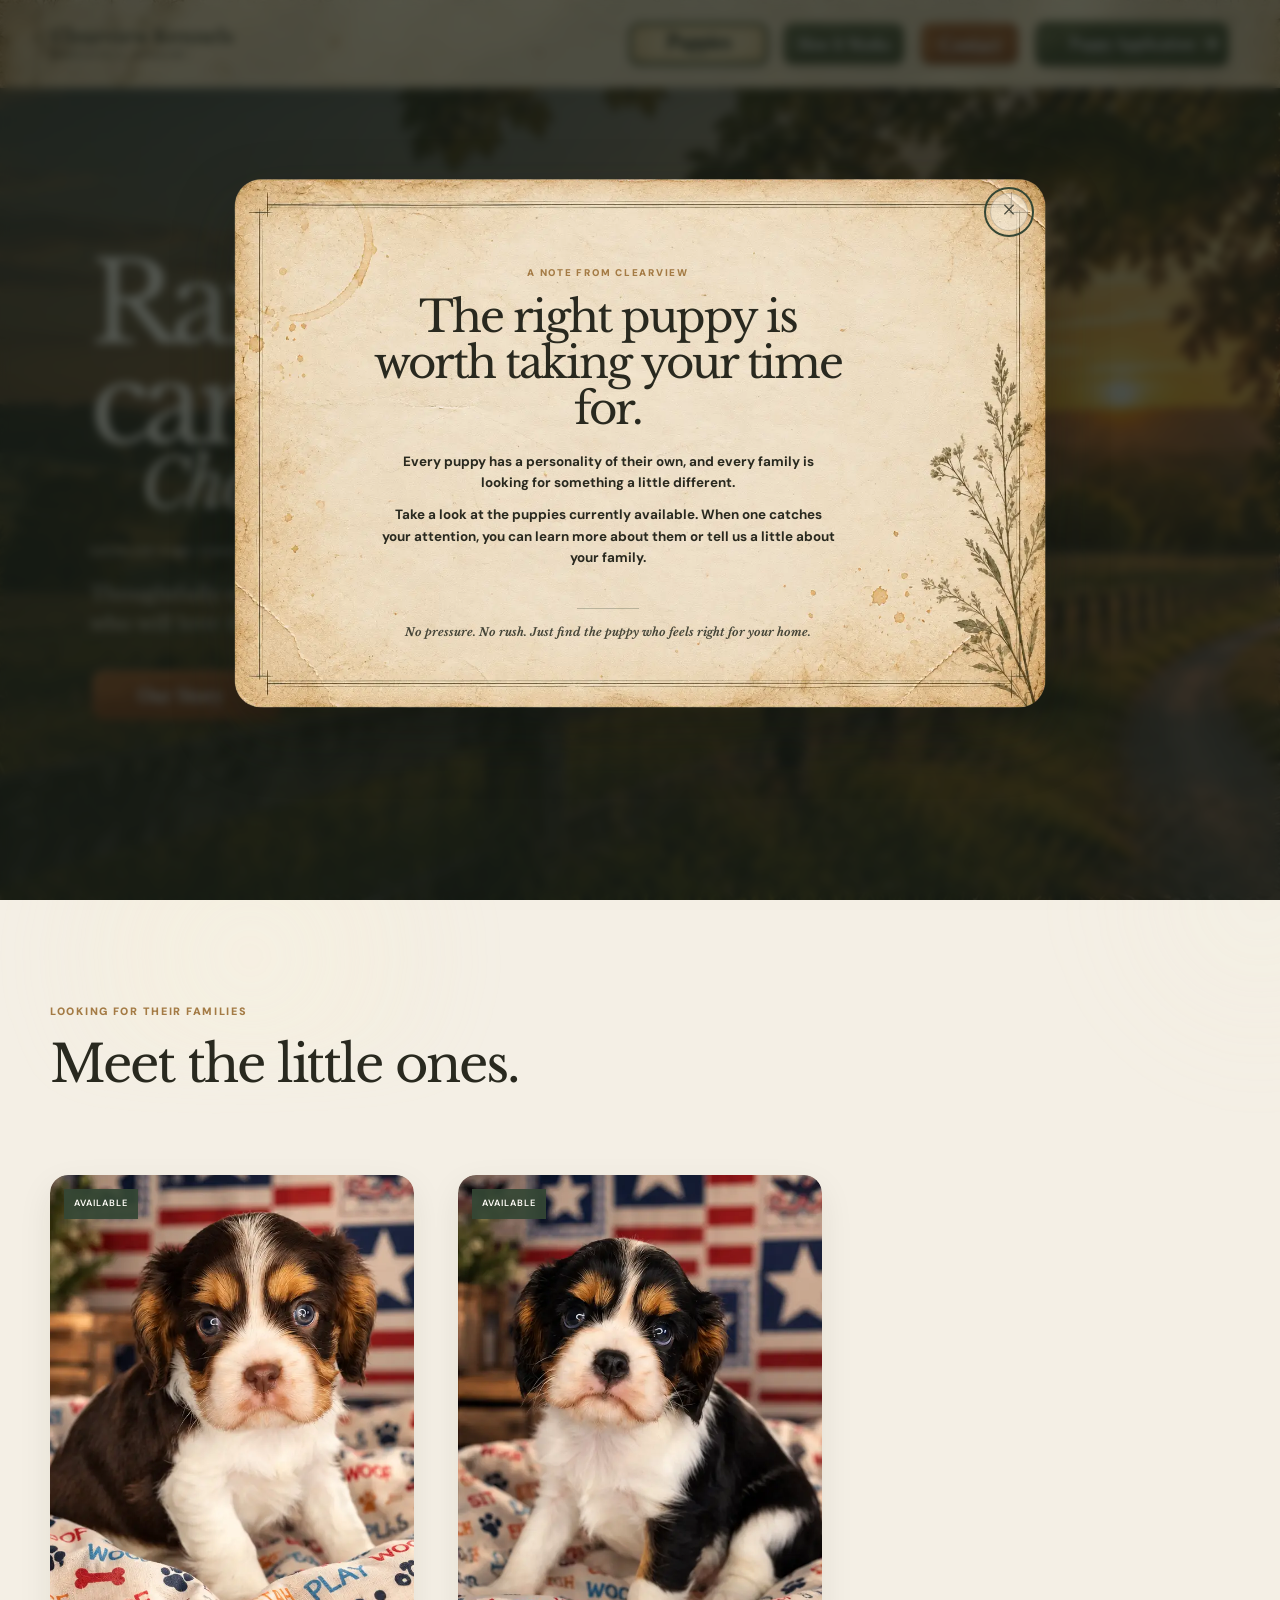
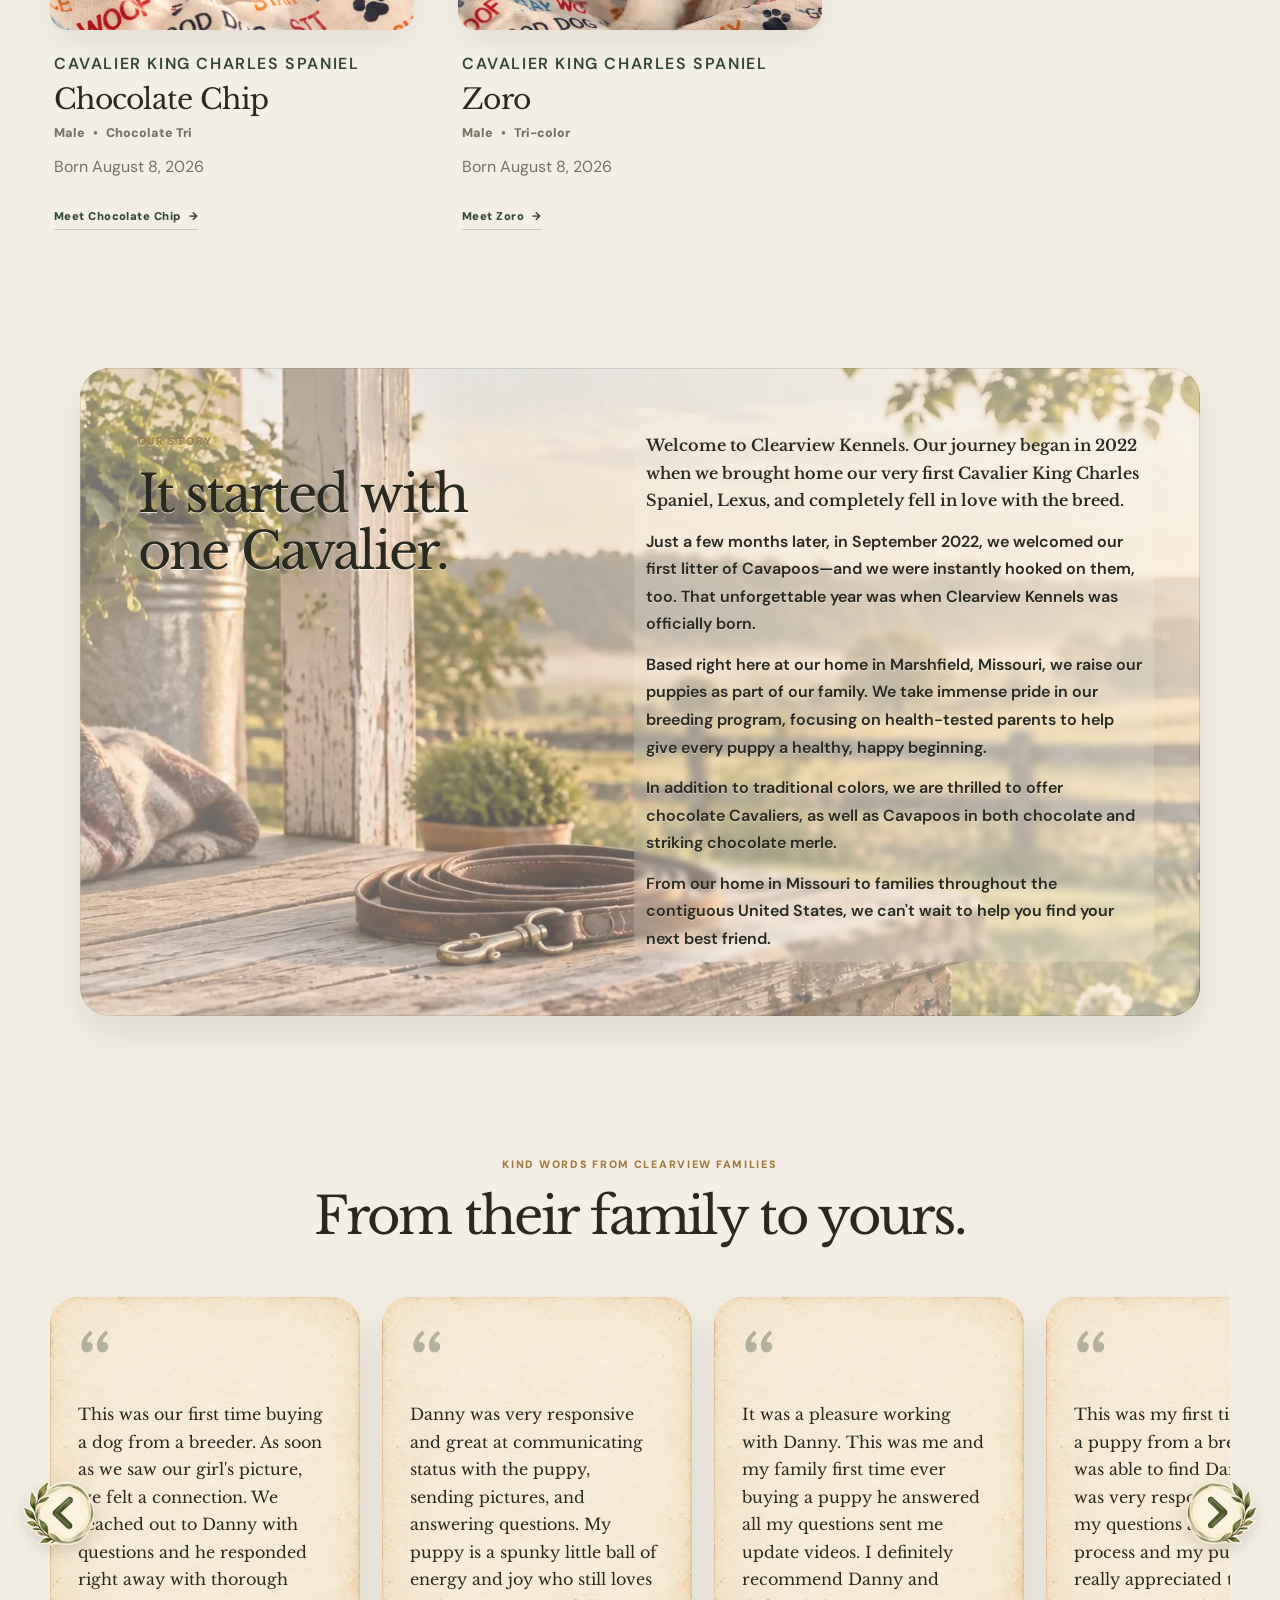
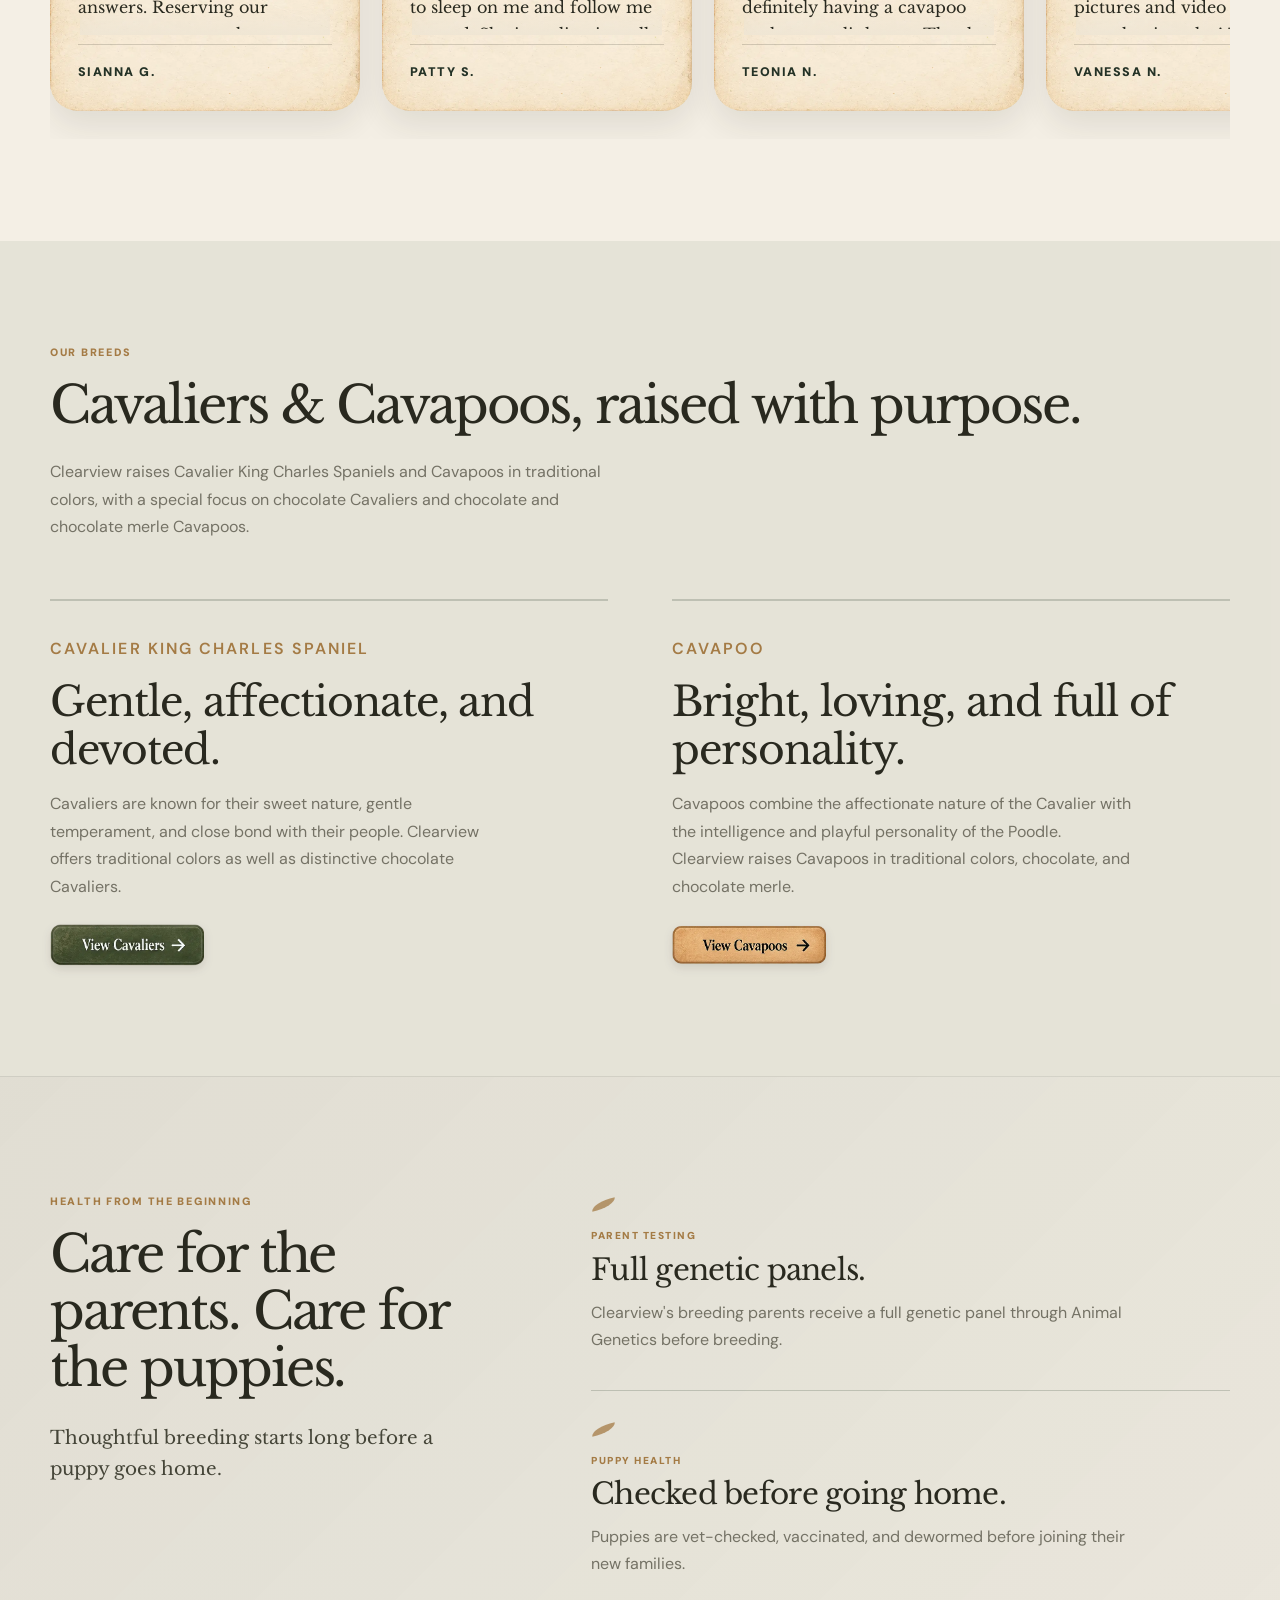
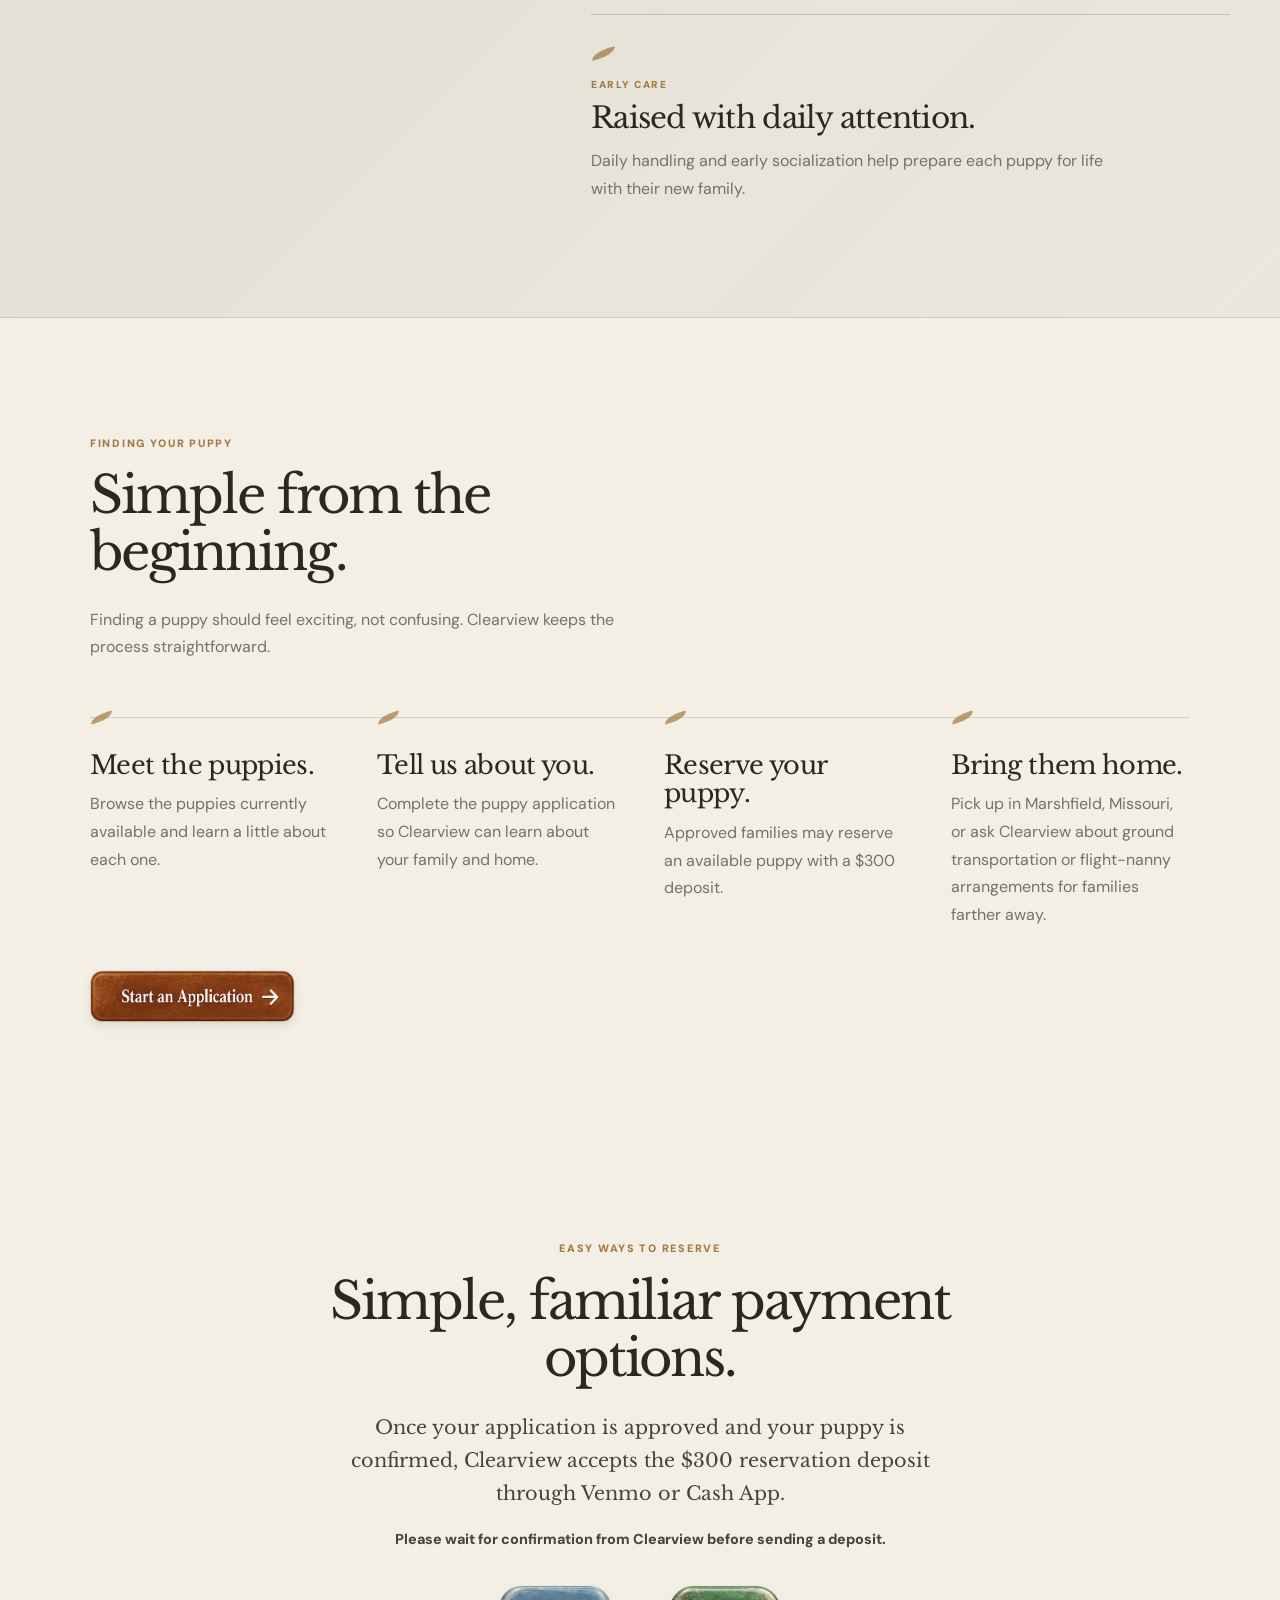
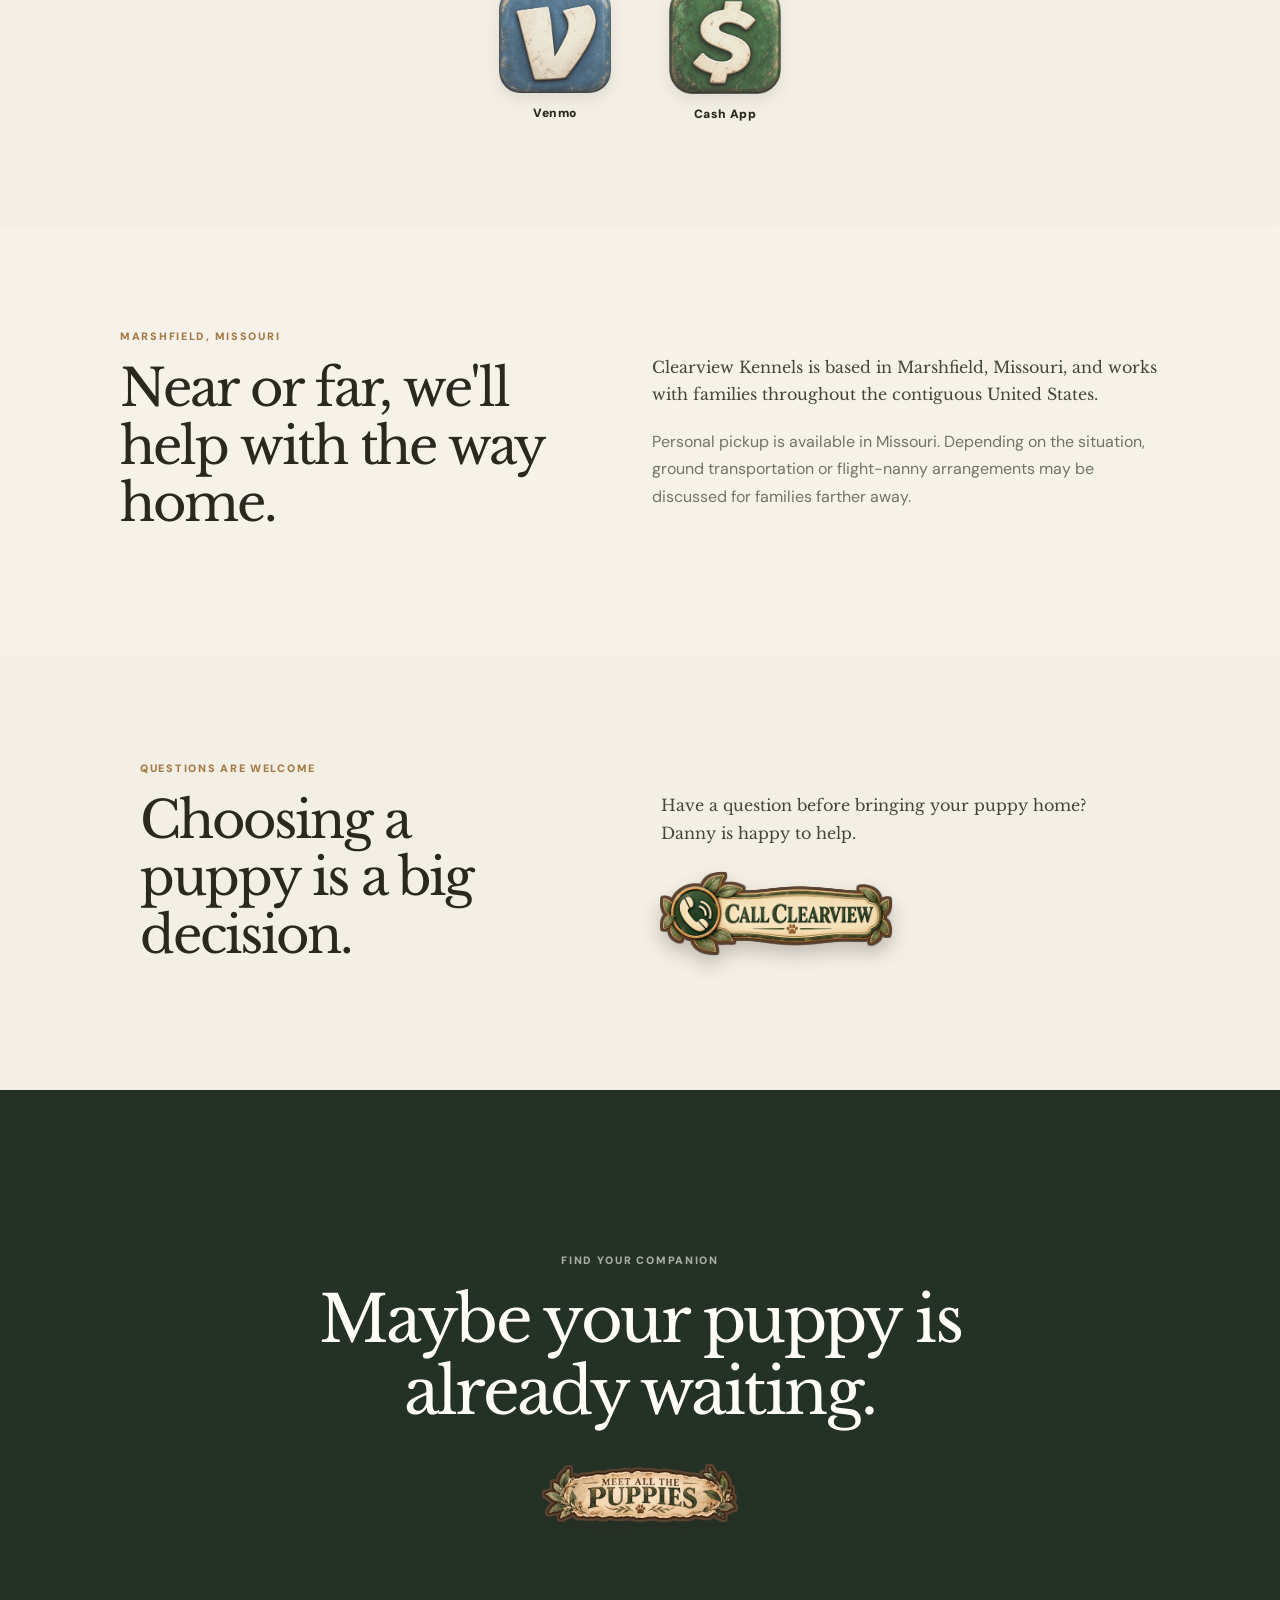
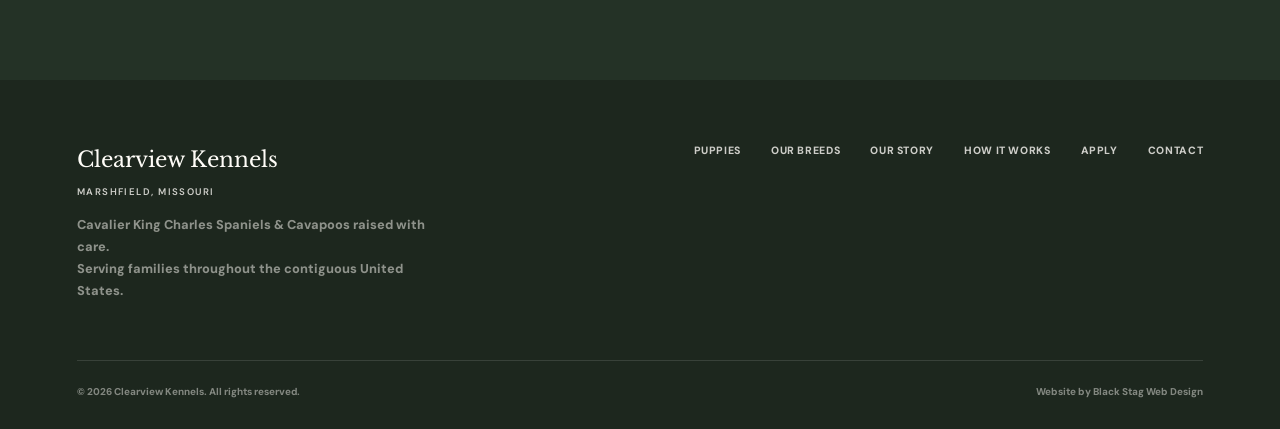
==== commit d1e58a14: "Add installable PWA support and pull to refresh" ====
--- a/index.html
+++ b/index.html
@@ -51,6 +51,11 @@
   <meta
     property="og:site_name"
     content="Clearview Kennels"
+  />
+
+  <meta
+    property="og:locale"
+    content="en_US"
   />
 
   <meta
@@ -76,6 +81,11 @@
   />
 
   <meta
+    property="og:image:type"
+    content="image/webp"
+  />
+
+  <meta
     property="og:image:alt"
     content="Clearview Kennels in Marshfield, Missouri"
   />
@@ -128,7 +138,7 @@
 
   <link
     rel="manifest"
-    href="manifest.webmanifest"
+    href="manifest.webmanifest?v=20261002-1"
   />
 
 
@@ -145,9 +155,18 @@
         "@id": "https://clearviewkennels.com/#website",
         "url": "https://clearviewkennels.com/",
         "name": "Clearview Kennels",
+        "description": "Clearview Kennels raises Cavalier King Charles Spaniels and Cavapoos in Marshfield, Missouri, serving families throughout the contiguous United States.",
+        "inLanguage": "en-US",
         "publisher": {
           "@id": "https://clearviewkennels.com/#organization"
         }
+      },
+      {
+        "@type": "ImageObject",
+        "@id": "https://clearviewkennels.com/#primaryimage",
+        "url": "https://clearviewkennels.com/ck-assets/ck-web-bg.webp",
+        "contentUrl": "https://clearviewkennels.com/ck-assets/ck-web-bg.webp",
+        "caption": "Clearview Kennels in Marshfield, Missouri"
       },
       {
         "@type": "LocalBusiness",
@@ -157,6 +176,9 @@
         "email": "clearviewkennels22@gmail.com",
         "telephone": "+1-417-531-3640",
         "description": "Clearview Kennels raises Cavalier King Charles Spaniels and Cavapoos in Marshfield, Missouri, serving families throughout the contiguous United States.",
+        "image": {
+          "@id": "https://clearviewkennels.com/#primaryimage"
+        },
         "address": {
           "@type": "PostalAddress",
           "addressLocality": "Marshfield",
@@ -184,11 +206,15 @@
         "url": "https://clearviewkennels.com/",
         "name": "Cavalier & Cavapoo Puppies | Clearview Kennels",
         "description": "Clearview Kennels raises Cavalier King Charles Spaniels and Cavapoos in Marshfield, Missouri, serving families throughout the contiguous United States.",
+        "inLanguage": "en-US",
         "isPartOf": {
           "@id": "https://clearviewkennels.com/#website"
         },
         "about": {
           "@id": "https://clearviewkennels.com/#organization"
+        },
+        "primaryImageOfPage": {
+          "@id": "https://clearviewkennels.com/#primaryimage"
         }
       }
     ]
@@ -1683,7 +1709,7 @@
        SCRIPTS
        ===================================== -->
 
-  <script src="script.js?v=20260930-6"></script>
+  <script src="script.js?v=20261002-1"></script>
 
   <script src="data/puppies.js?v=20260930-6"></script>
 
--- a/styles.css
+++ b/styles.css
@@ -314,11 +314,12 @@
   letter-spacing: .07em;
   text-align: center;
   text-transform: uppercase;
-  transition: background .2s ease, color .2s ease, border-color .2s ease, transform .2s ease;
+  transition: background .2s ease, color .2s ease, border-color .2s ease, transform .2s ease, box-shadow .2s ease;
 }
 
 .button:hover {
   transform: translateY(-2px);
+  box-shadow: 0 8px 18px rgba(41,41,31,.16);
 }
 
 .button-light {
@@ -1377,6 +1378,7 @@
   height: auto;
   object-fit: contain;
   filter: drop-shadow(0 7px 8px rgba(41,41,31,.16));
+  transition: filter .2s ease;
 }
 
 .payment-method span {
@@ -1389,6 +1391,10 @@
 
 .payment-method:hover {
   transform: translateY(-3px);
+}
+
+.payment-method:hover img {
+  filter: drop-shadow(0 10px 12px rgba(41,41,31,.22));
 }
 
 .payment-method:active {
@@ -2000,6 +2006,7 @@
   border: 0;
   background: var(--cream-deep);
   cursor: pointer;
+  transition: transform .2s ease, box-shadow .2s ease;
 }
 
 .puppy-gallery-button img {
@@ -2007,6 +2014,11 @@
   height: 100%;
   object-fit: cover;
   transition: transform .3s ease, opacity .3s ease;
+}
+
+.puppy-gallery-button:hover {
+  transform: translateY(-2px);
+  box-shadow: 0 8px 16px rgba(41,41,31,.15);
 }
 
 .puppy-gallery-button:hover img {
@@ -2469,10 +2481,15 @@
   object-fit: contain;
   pointer-events: none;
   filter: drop-shadow(0 5px 8px rgba(41,41,31,.16));
+  transition: filter .2s ease;
 }
 
 .testimonial-scroll-button:hover:not(:disabled) {
-  transform: translateY(-50%) scale(1.07);
+  transform: translateY(-53%) scale(1.05);
+}
+
+.testimonial-scroll-button:hover:not(:disabled) img {
+  filter: drop-shadow(0 9px 12px rgba(41,41,31,.22));
 }
 
 .testimonial-scroll-button:focus-visible {
@@ -2980,7 +2997,8 @@
 color .2s ease,
 background .2s ease,
 border-color .2s ease,
-transform .2s ease;
+transform .2s ease,
+box-shadow .2s ease;
 }
 
 .puppy-welcome-close span {
@@ -3004,7 +3022,8 @@
 border-color:
 rgba(53,71,53,.35);
 
-transform: rotate(4deg);
+transform: translateY(-2px) rotate(4deg);
+box-shadow: 0 7px 15px rgba(41,41,31,.14);
 }
 
 .puppy-welcome-close:focus-visible {
@@ -5572,4 +5591,26 @@
 
 .puppy-parent-copy {
   min-width: 0;
-}+}
+
+/* ========================================
+   BUTTON MOTION ACCESSIBILITY
+   ======================================== */
+
+@media (prefers-reduced-motion: reduce) {
+  .button,
+  .payment-method,
+  .puppy-gallery-button,
+  .testimonial-scroll-button,
+  .puppy-welcome-close {
+    transition: none;
+  }
+
+  .button:hover,
+  .payment-method:hover,
+  .puppy-gallery-button:hover,
+  .testimonial-scroll-button:hover:not(:disabled),
+  .puppy-welcome-close:hover {
+    transform: none;
+  }
+}
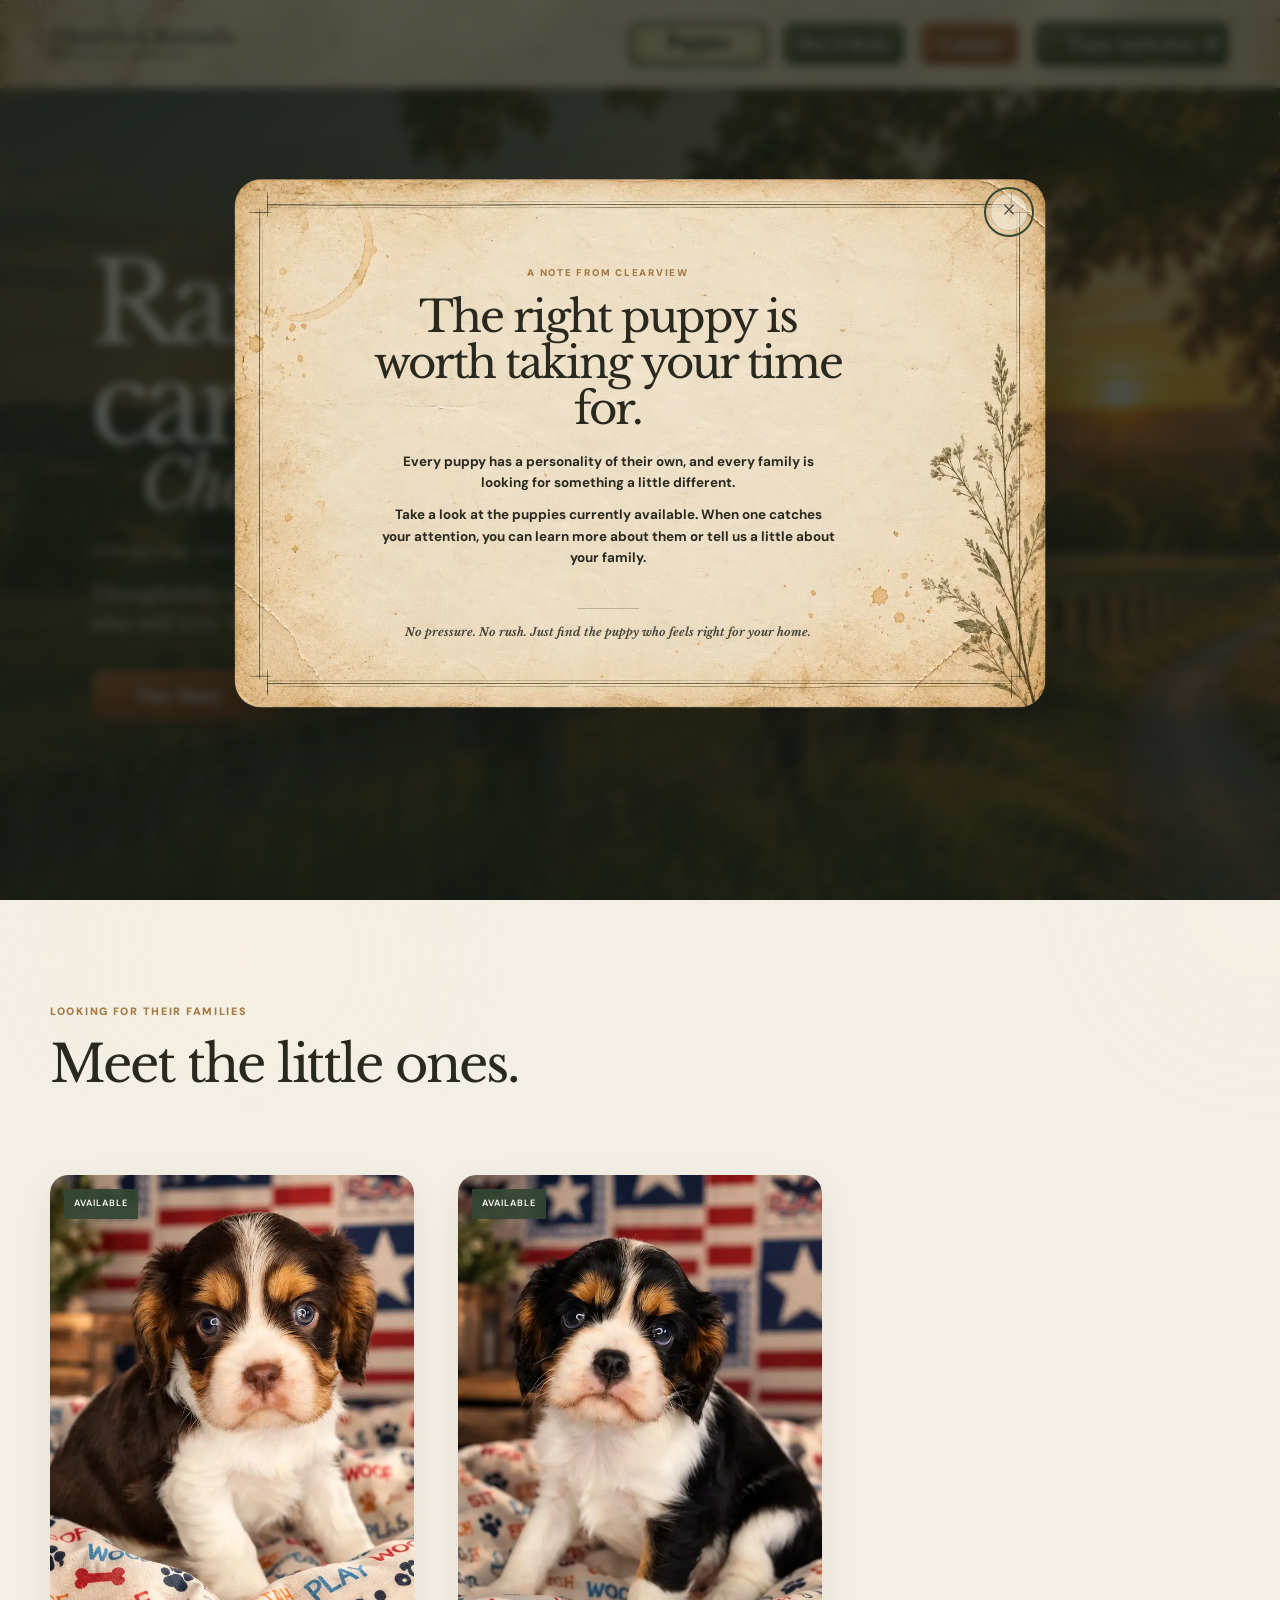
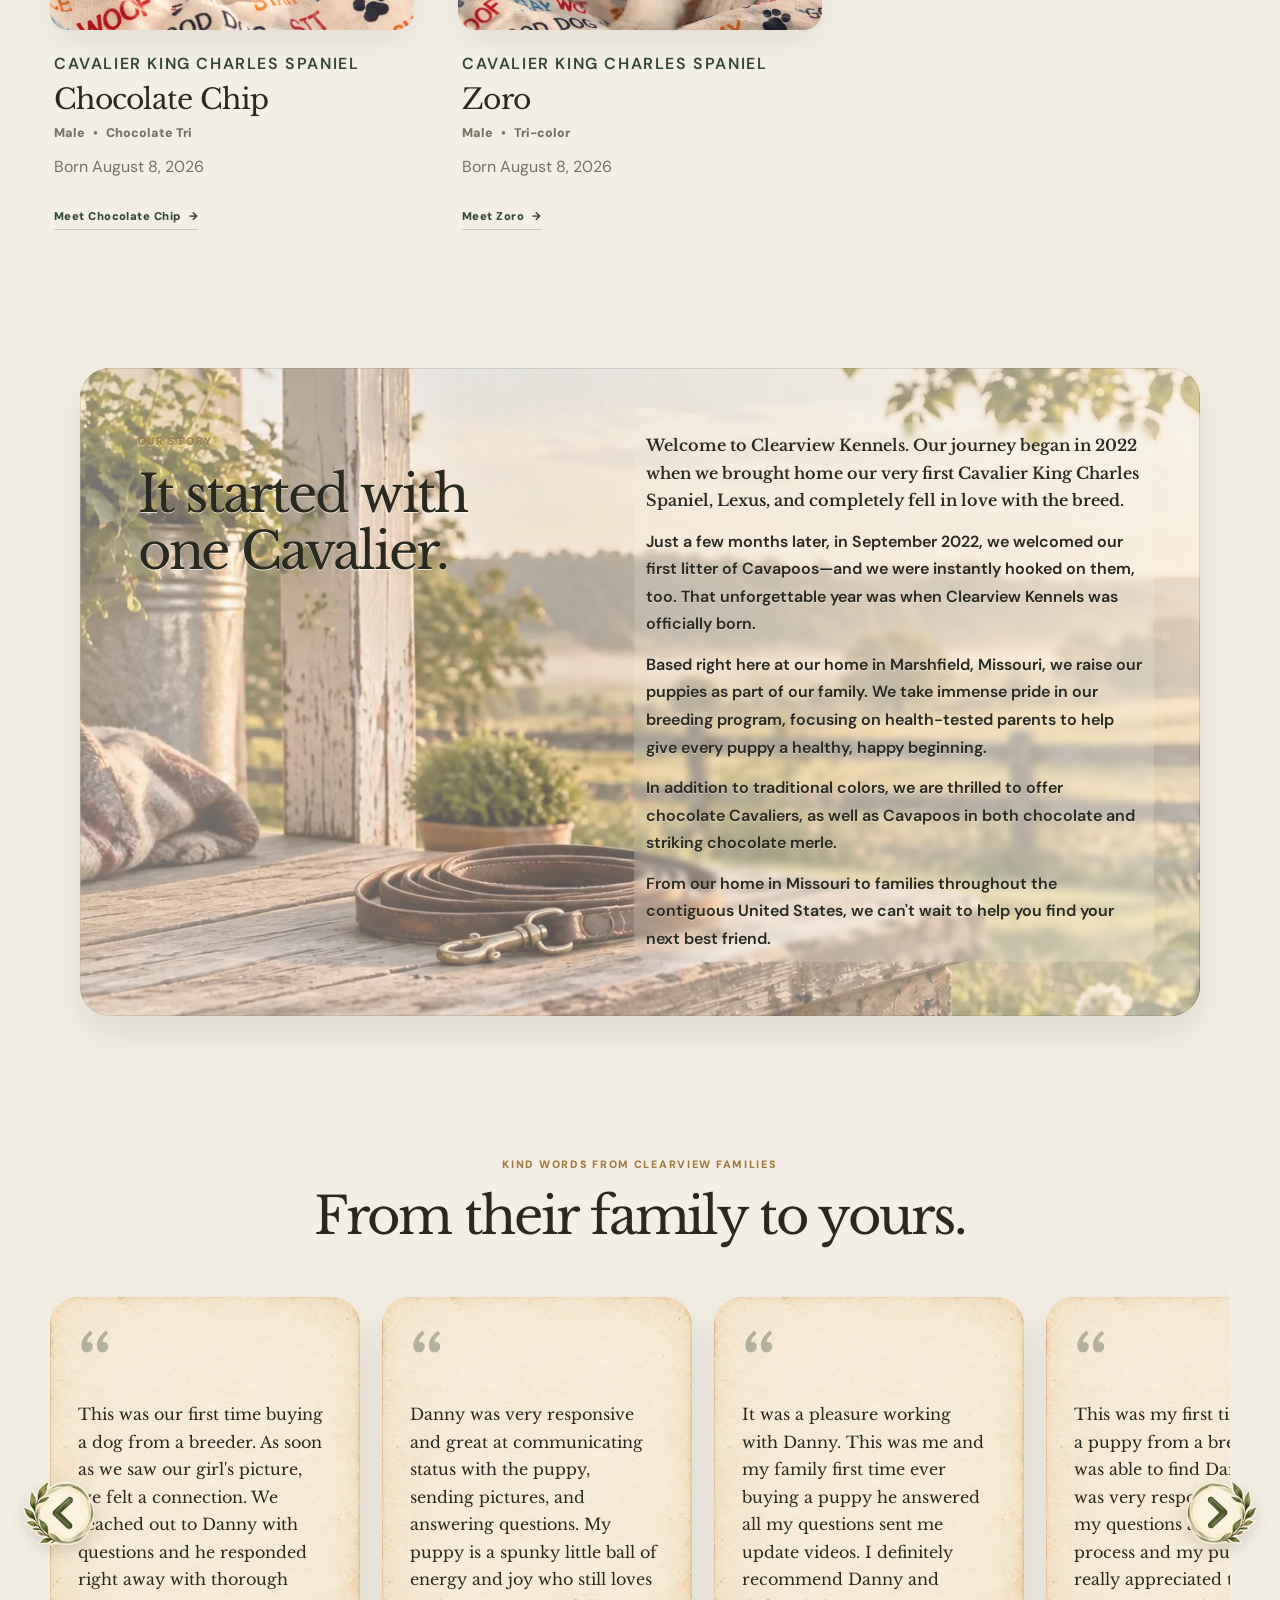
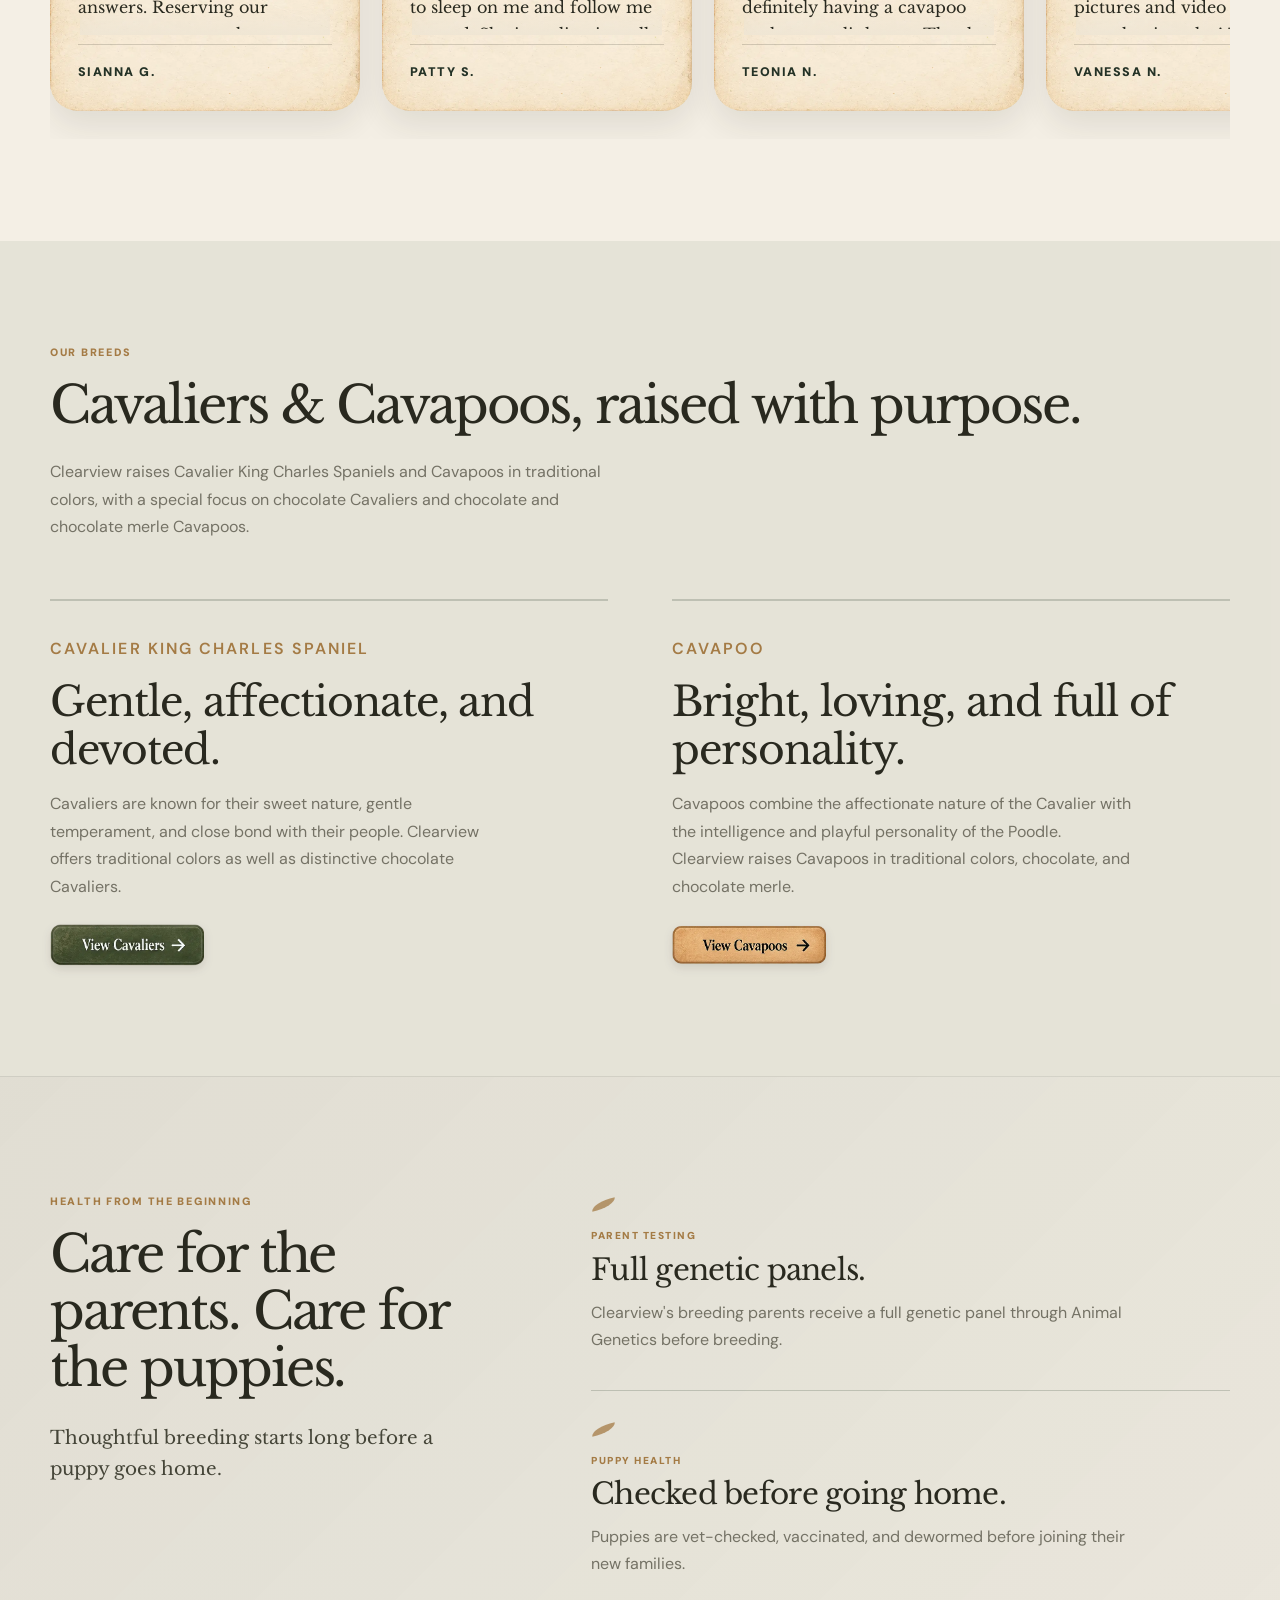
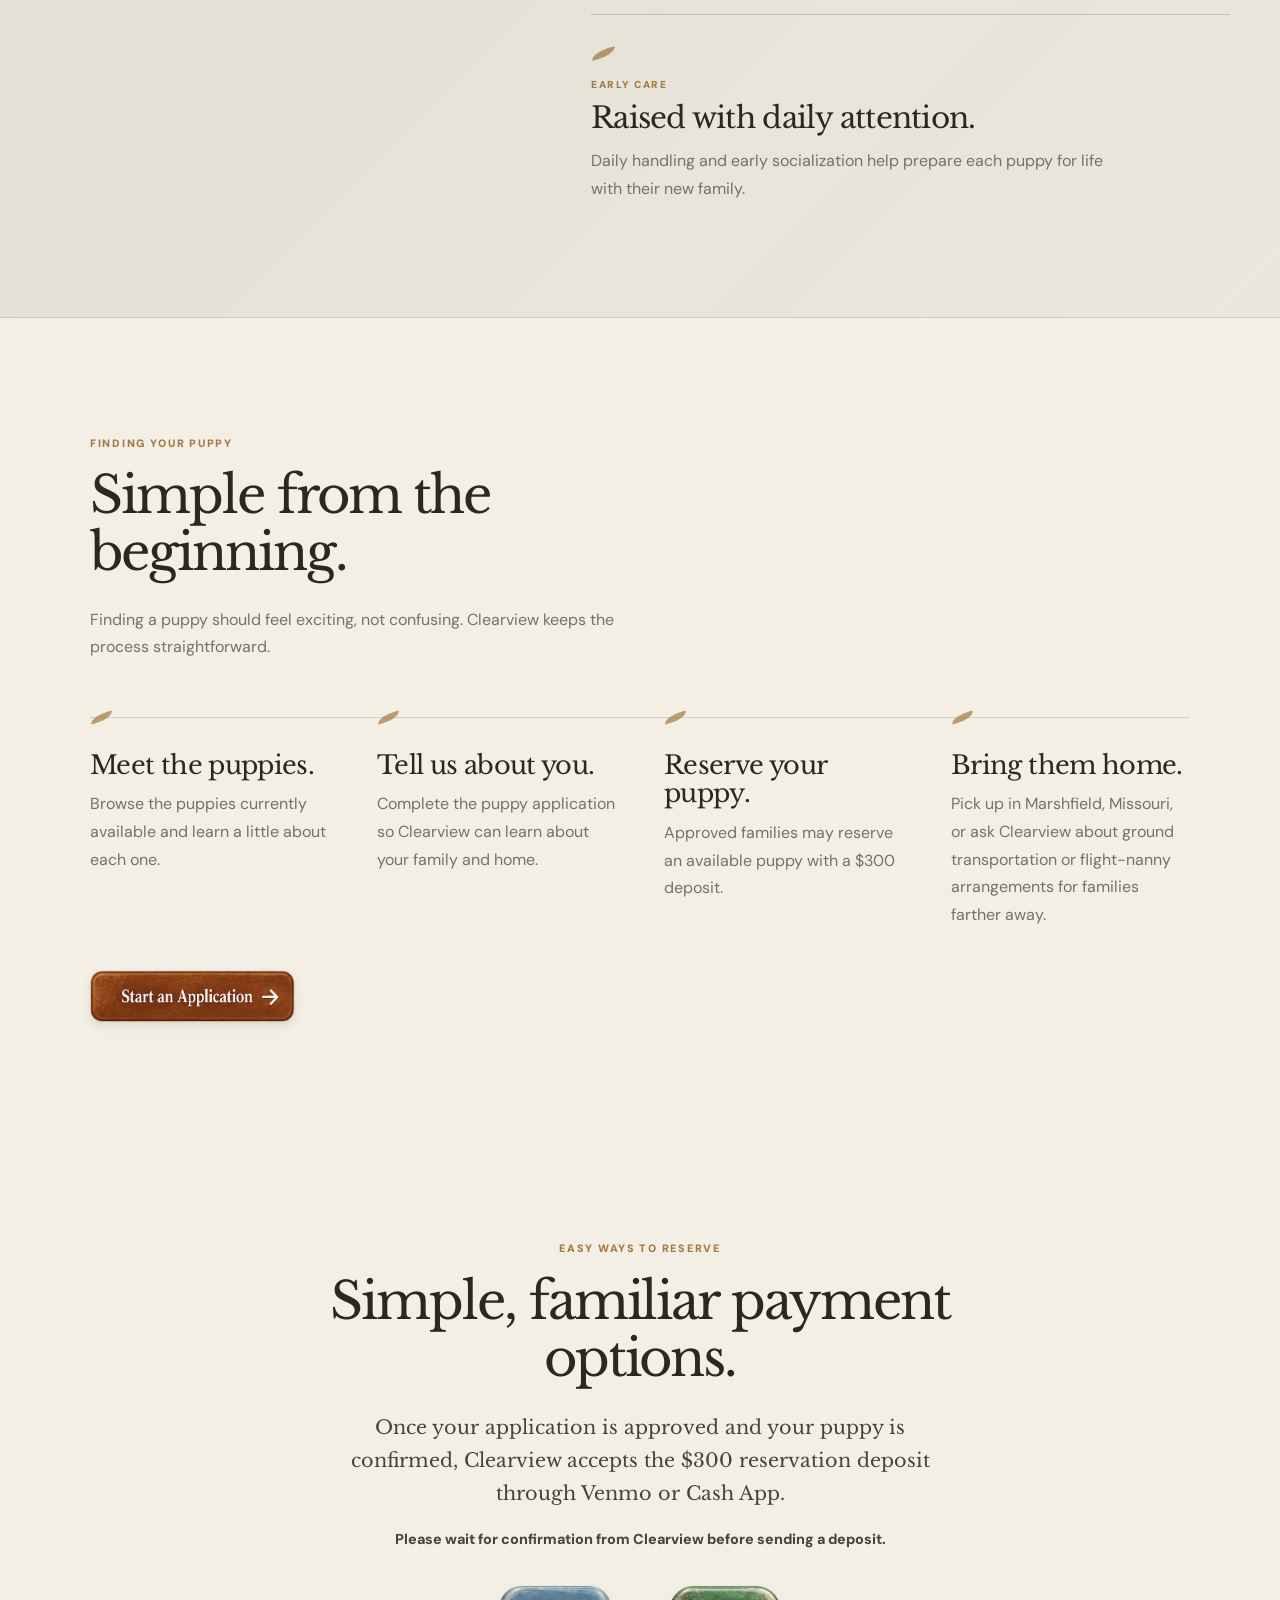
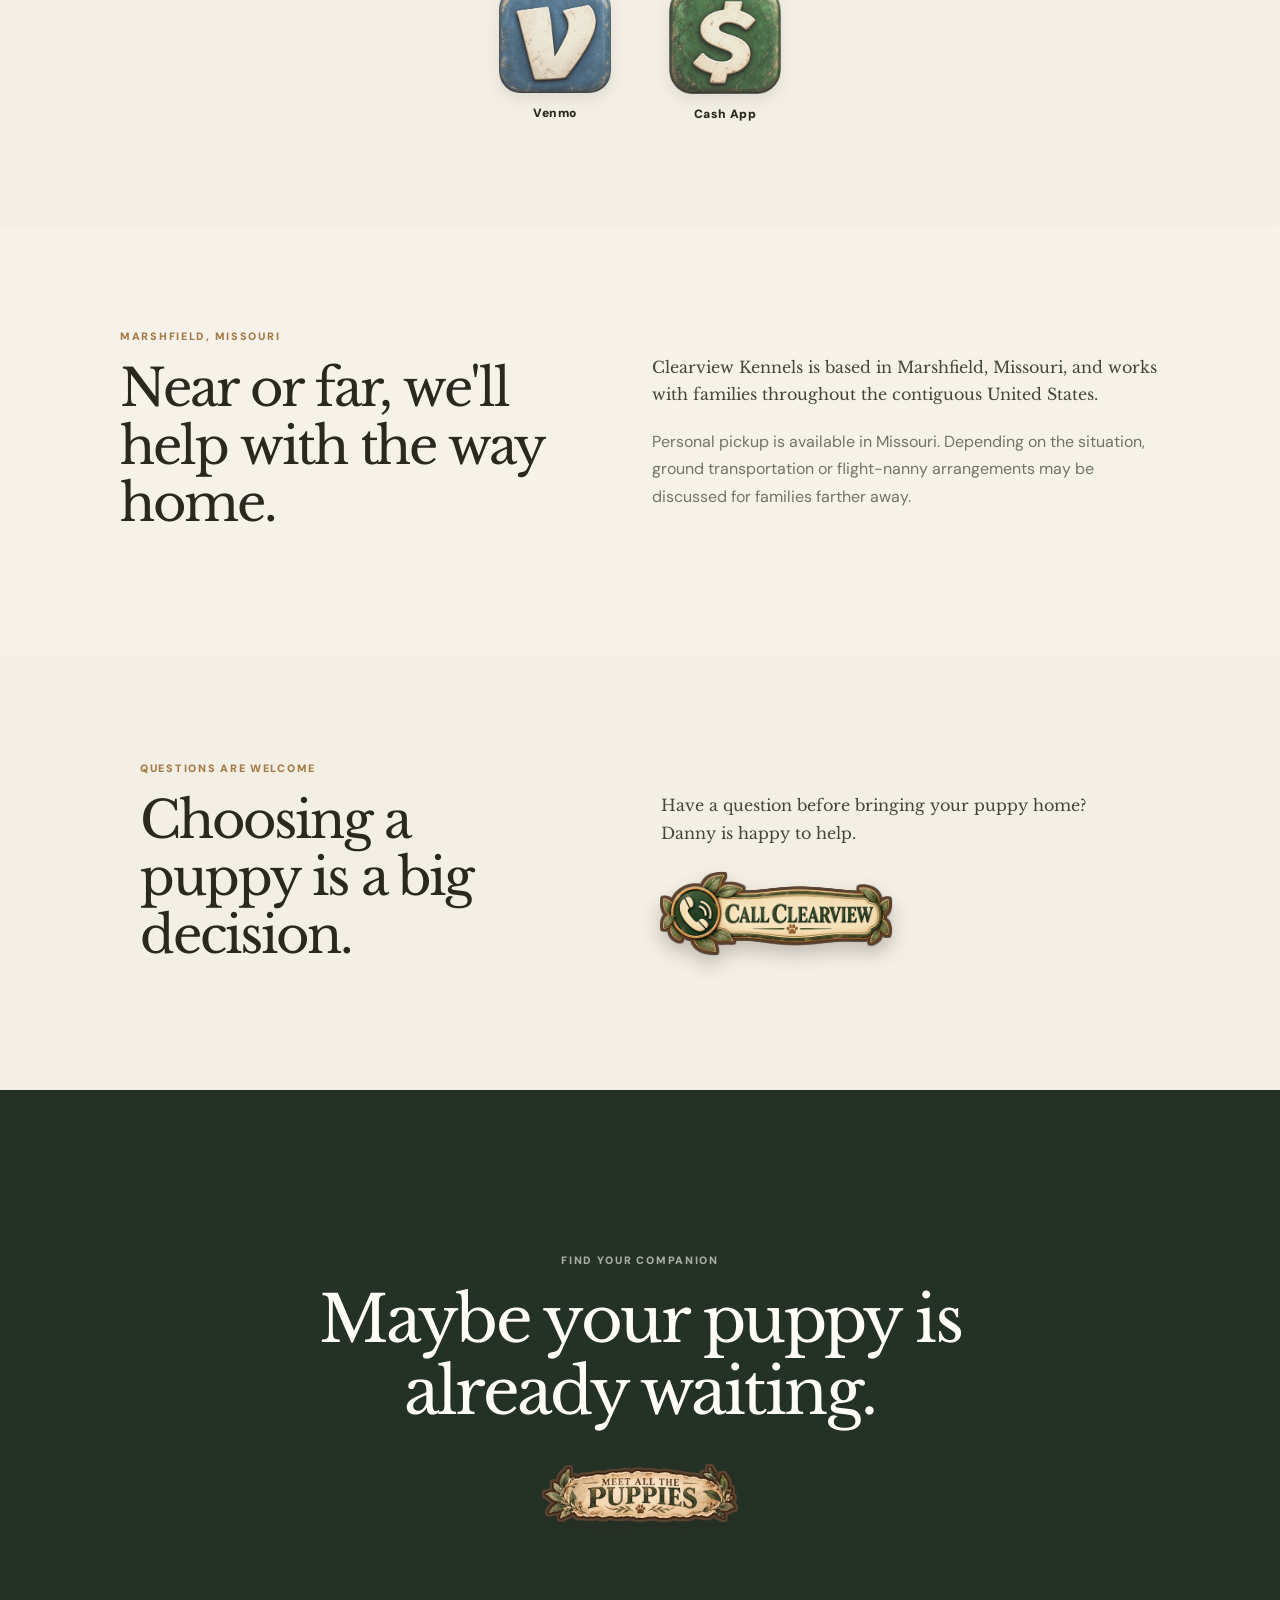
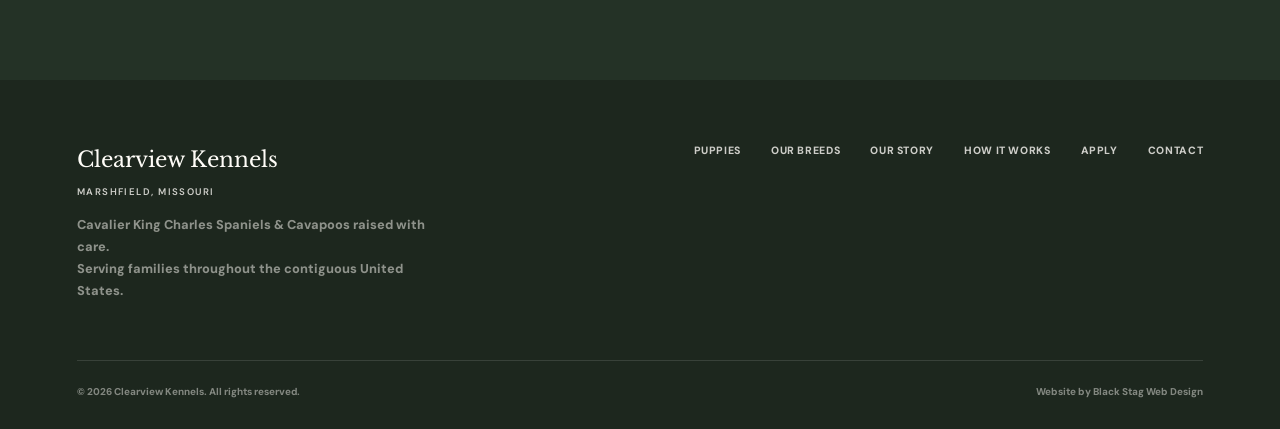
==== commit e27e04bb: "Make Android install button trigger native prompt" ====
--- a/index.html
+++ b/index.html
@@ -249,7 +249,7 @@
 
   <link
     rel="stylesheet"
-    href="styles.css?v=20260930-11"
+    href="styles.css?v=20261002-3"
   />
 
 </head>
@@ -1709,7 +1709,7 @@
        SCRIPTS
        ===================================== -->
 
-  <script src="script.js?v=20261002-1"></script>
+  <script src="script.js?v=20261002-4"></script>
 
   <script src="data/puppies.js?v=20260930-6"></script>
 
--- a/styles.css
+++ b/styles.css
@@ -5614,3 +5614,304 @@
     transform: none;
   }
 }
+
+
+/* ========================================
+   CLEARVIEW APP INSTALL
+   ======================================== */
+
+.footer-install-button {
+  padding: 0;
+  color: inherit;
+  border: 0;
+  background: transparent;
+  font: inherit;
+  font-size: .66rem;
+  font-weight: 800;
+  letter-spacing: .06em;
+  text-transform: uppercase;
+  cursor: pointer;
+  transition: color .2s ease;
+}
+
+.footer-install-button:hover,
+.footer-install-button:focus-visible {
+  color: var(--white);
+}
+
+.footer-install-button:focus-visible {
+  outline: 2px solid rgba(255,253,248,.7);
+  outline-offset: 5px;
+  border-radius: 2px;
+}
+
+.footer-install-button[hidden] {
+  display: none !important;
+}
+
+.clearview-install-overlay {
+  position: fixed;
+  z-index: 5000;
+  inset: 0;
+  display: grid;
+  padding:
+    max(24px, env(safe-area-inset-top))
+    22px
+    max(24px, env(safe-area-inset-bottom));
+  place-items: center;
+  background: rgba(13,18,13,.72);
+}
+
+.clearview-install-dialog {
+  width: min(100%, 430px);
+  padding: clamp(28px, 6vw, 42px);
+  color: var(--ink);
+  border: 1px solid rgba(75,61,42,.25);
+  border-radius: 4px;
+  background:
+    linear-gradient(
+      rgba(244,239,229,.88),
+      rgba(244,239,229,.88)
+    ),
+    url("ck-assets/ck-paper-web.webp")
+      center / cover no-repeat;
+  box-shadow:
+    0 24px 70px rgba(8,12,8,.35);
+}
+
+.clearview-install-dialog h2 {
+  margin: 0 0 14px;
+  color: var(--forest-deep);
+  font-family: var(--serif);
+  font-size: clamp(1.55rem, 6vw, 2.15rem);
+  font-weight: 400;
+  line-height: 1.18;
+}
+
+.clearview-install-intro,
+.clearview-install-note {
+  color: var(--ink-soft);
+  font-size: .9rem;
+  line-height: 1.65;
+}
+
+.clearview-install-intro {
+  margin: 0 0 14px;
+  font-weight: 800;
+}
+
+.clearview-install-steps {
+  margin: 0 0 20px;
+  padding-left: 22px;
+  color: var(--ink);
+  font-size: .92rem;
+  font-weight: 700;
+  line-height: 1.55;
+}
+
+.clearview-install-steps li + li {
+  margin-top: 8px;
+}
+
+.clearview-install-note {
+  margin: 0 0 24px;
+}
+
+.clearview-install-close {
+  display: inline-flex;
+  min-height: 46px;
+  padding: 11px 20px;
+  align-items: center;
+  justify-content: center;
+  color: var(--white);
+  border: 1px solid var(--forest);
+  background: var(--forest);
+  font-size: .68rem;
+  font-weight: 900;
+  letter-spacing: .07em;
+  text-transform: uppercase;
+  cursor: pointer;
+  transition:
+    background .2s ease,
+    border-color .2s ease,
+    transform .2s ease,
+    box-shadow .2s ease;
+}
+
+.clearview-install-close:hover {
+  background: var(--forest-deep);
+  border-color: var(--forest-deep);
+  transform: translateY(-2px);
+  box-shadow:
+    0 8px 18px rgba(41,41,31,.16);
+}
+
+.clearview-install-close:focus-visible {
+  outline: 2px solid var(--forest);
+  outline-offset: 4px;
+}
+
+@media (max-width: 760px) {
+  .clearview-install-dialog {
+    background:
+      linear-gradient(
+        rgba(244,239,229,.88),
+        rgba(244,239,229,.88)
+      ),
+      url("ck-assets/ck-paper-mobile.webp")
+        center / cover no-repeat;
+  }
+}
+
+@media (prefers-reduced-motion: reduce) {
+  .footer-install-button,
+  .clearview-install-close {
+    transition: none;
+  }
+
+  .clearview-install-close:hover {
+    transform: none;
+  }
+}
+
+
+/* ========================================
+   SIMPLE MOBILE INSTALL BANNER
+   ======================================== */
+
+.clearview-install-banner {
+  position: fixed;
+  z-index: 4500;
+  right: 14px;
+  bottom:
+    calc(
+      14px +
+      env(safe-area-inset-bottom)
+    );
+  left: 14px;
+  display: grid;
+  max-width: 560px;
+  margin: 0 auto;
+  padding: 18px 44px 18px 18px;
+  gap: 14px;
+  color: var(--ink);
+  border: 1px solid rgba(75,61,42,.22);
+  border-radius: 6px;
+  background:
+    linear-gradient(
+      rgba(244,239,229,.96),
+      rgba(244,239,229,.96)
+    ),
+    url("ck-assets/ck-paper-mobile.webp")
+      center / cover no-repeat;
+  box-shadow:
+    0 18px 46px rgba(10,15,10,.28);
+  opacity: 0;
+  transform: translateY(
+    calc(100% + 32px)
+  );
+  transition:
+    transform .22s ease,
+    opacity .22s ease;
+}
+
+.clearview-install-banner.is-visible {
+  opacity: 1;
+  transform: translateY(0);
+}
+
+.clearview-install-banner-copy {
+  display: grid;
+  gap: 5px;
+}
+
+.clearview-install-banner-copy strong {
+  color: var(--forest-deep);
+  font-family: var(--serif);
+  font-size: 1.15rem;
+  font-weight: 700;
+  line-height: 1.25;
+}
+
+.clearview-install-banner-copy span {
+  color: var(--ink-soft);
+  font-size: .84rem;
+  font-weight: 700;
+  line-height: 1.5;
+}
+
+.clearview-install-banner-action {
+  min-height: 46px;
+  padding: 11px 18px;
+  color: var(--white);
+  border: 1px solid var(--forest);
+  border-radius: 2px;
+  background: var(--forest);
+  font: inherit;
+  font-size: .69rem;
+  font-weight: 900;
+  letter-spacing: .07em;
+  text-transform: uppercase;
+  cursor: pointer;
+  transition:
+    background .2s ease,
+    border-color .2s ease,
+    transform .2s ease,
+    box-shadow .2s ease;
+}
+
+.clearview-install-banner-action:hover {
+  background: var(--forest-deep);
+  border-color: var(--forest-deep);
+  transform: translateY(-2px);
+  box-shadow:
+    0 8px 18px rgba(41,41,31,.16);
+}
+
+.clearview-install-banner-action:focus-visible,
+.clearview-install-banner-dismiss:focus-visible {
+  outline: 2px solid var(--forest);
+  outline-offset: 3px;
+}
+
+.clearview-install-banner-dismiss {
+  position: absolute;
+  top: 9px;
+  right: 10px;
+  display: grid;
+  width: 32px;
+  height: 32px;
+  padding: 0;
+  place-items: center;
+  color: rgba(41,41,31,.68);
+  border: 0;
+  border-radius: 50%;
+  background: transparent;
+  font: inherit;
+  font-size: 1.5rem;
+  line-height: 1;
+  cursor: pointer;
+}
+
+.clearview-install-banner-dismiss:hover {
+  color: var(--ink);
+  background:
+    rgba(53,71,53,.08);
+}
+
+@media (min-width: 901px) {
+  .clearview-install-banner {
+    display: none !important;
+  }
+}
+
+@media (prefers-reduced-motion: reduce) {
+  .clearview-install-banner,
+  .clearview-install-banner-action {
+    transition: none;
+  }
+
+  .clearview-install-banner-action:hover {
+    transform: none;
+  }
+}
